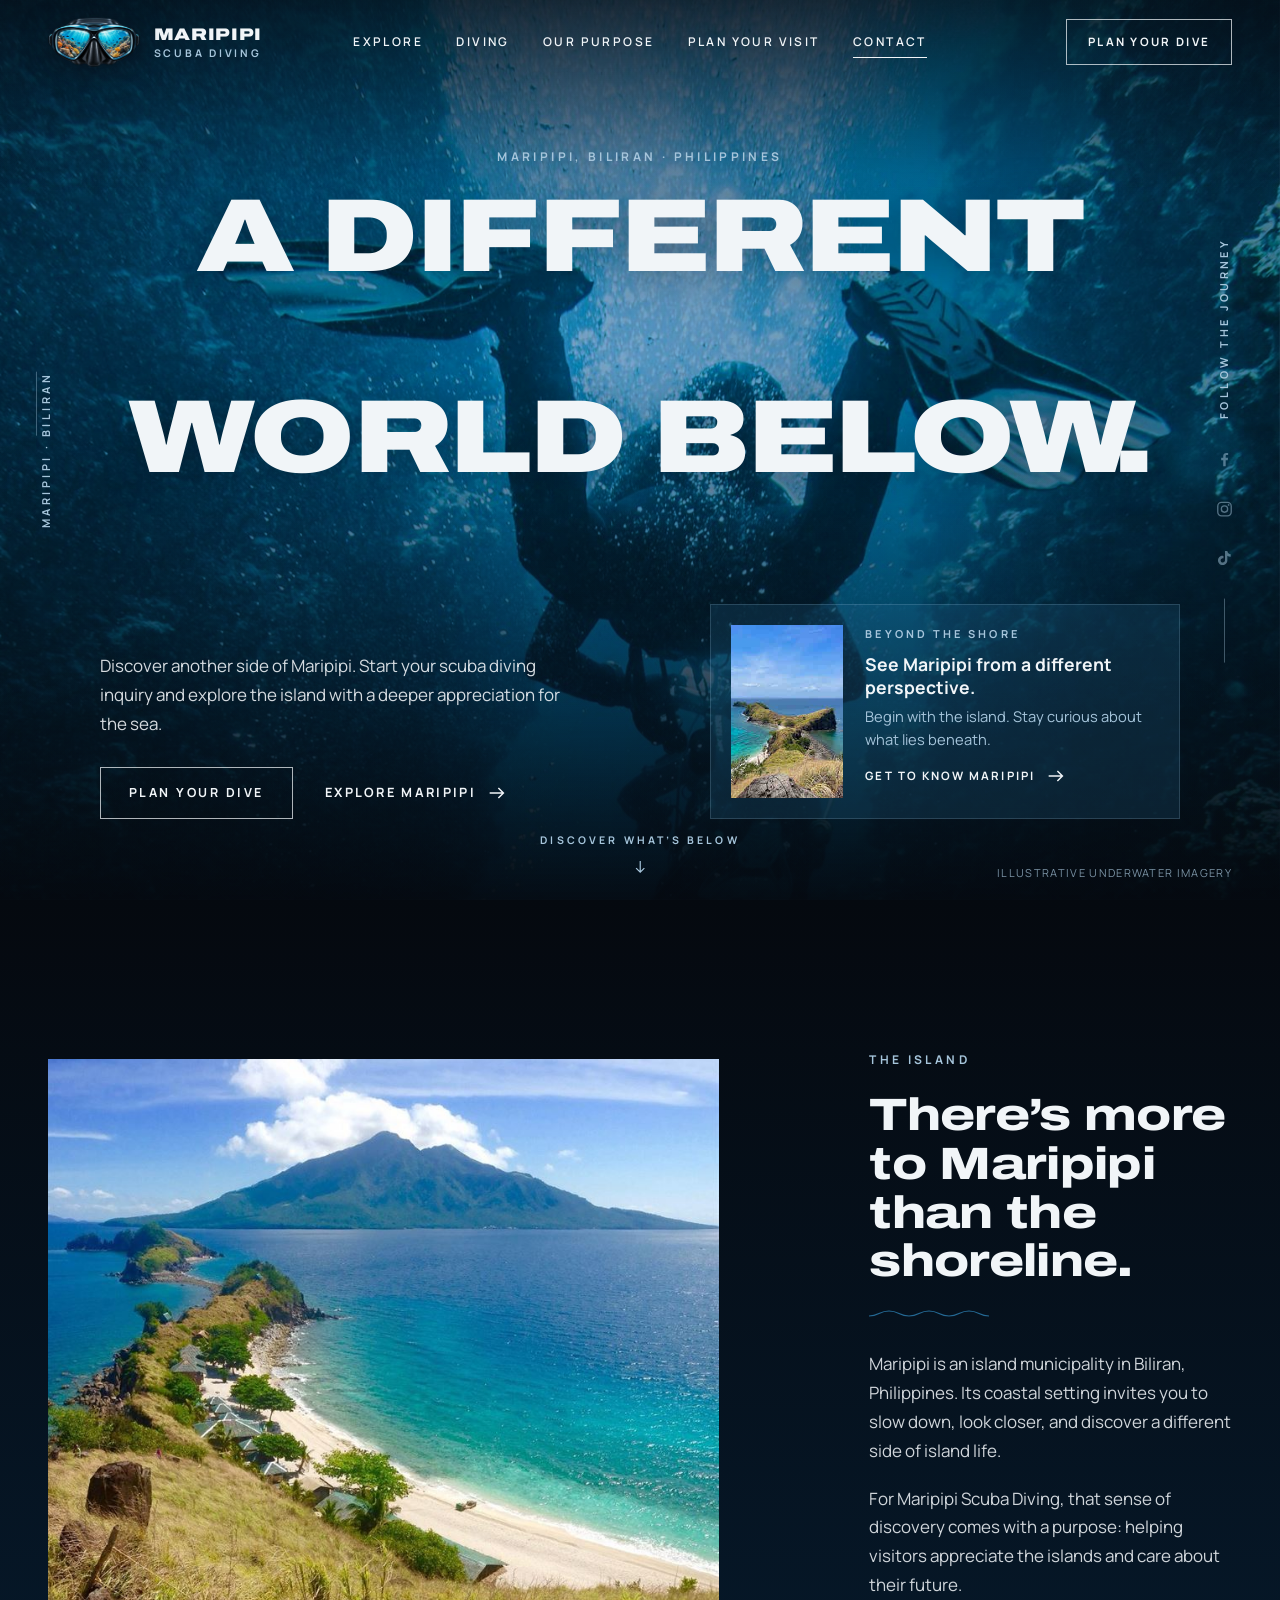
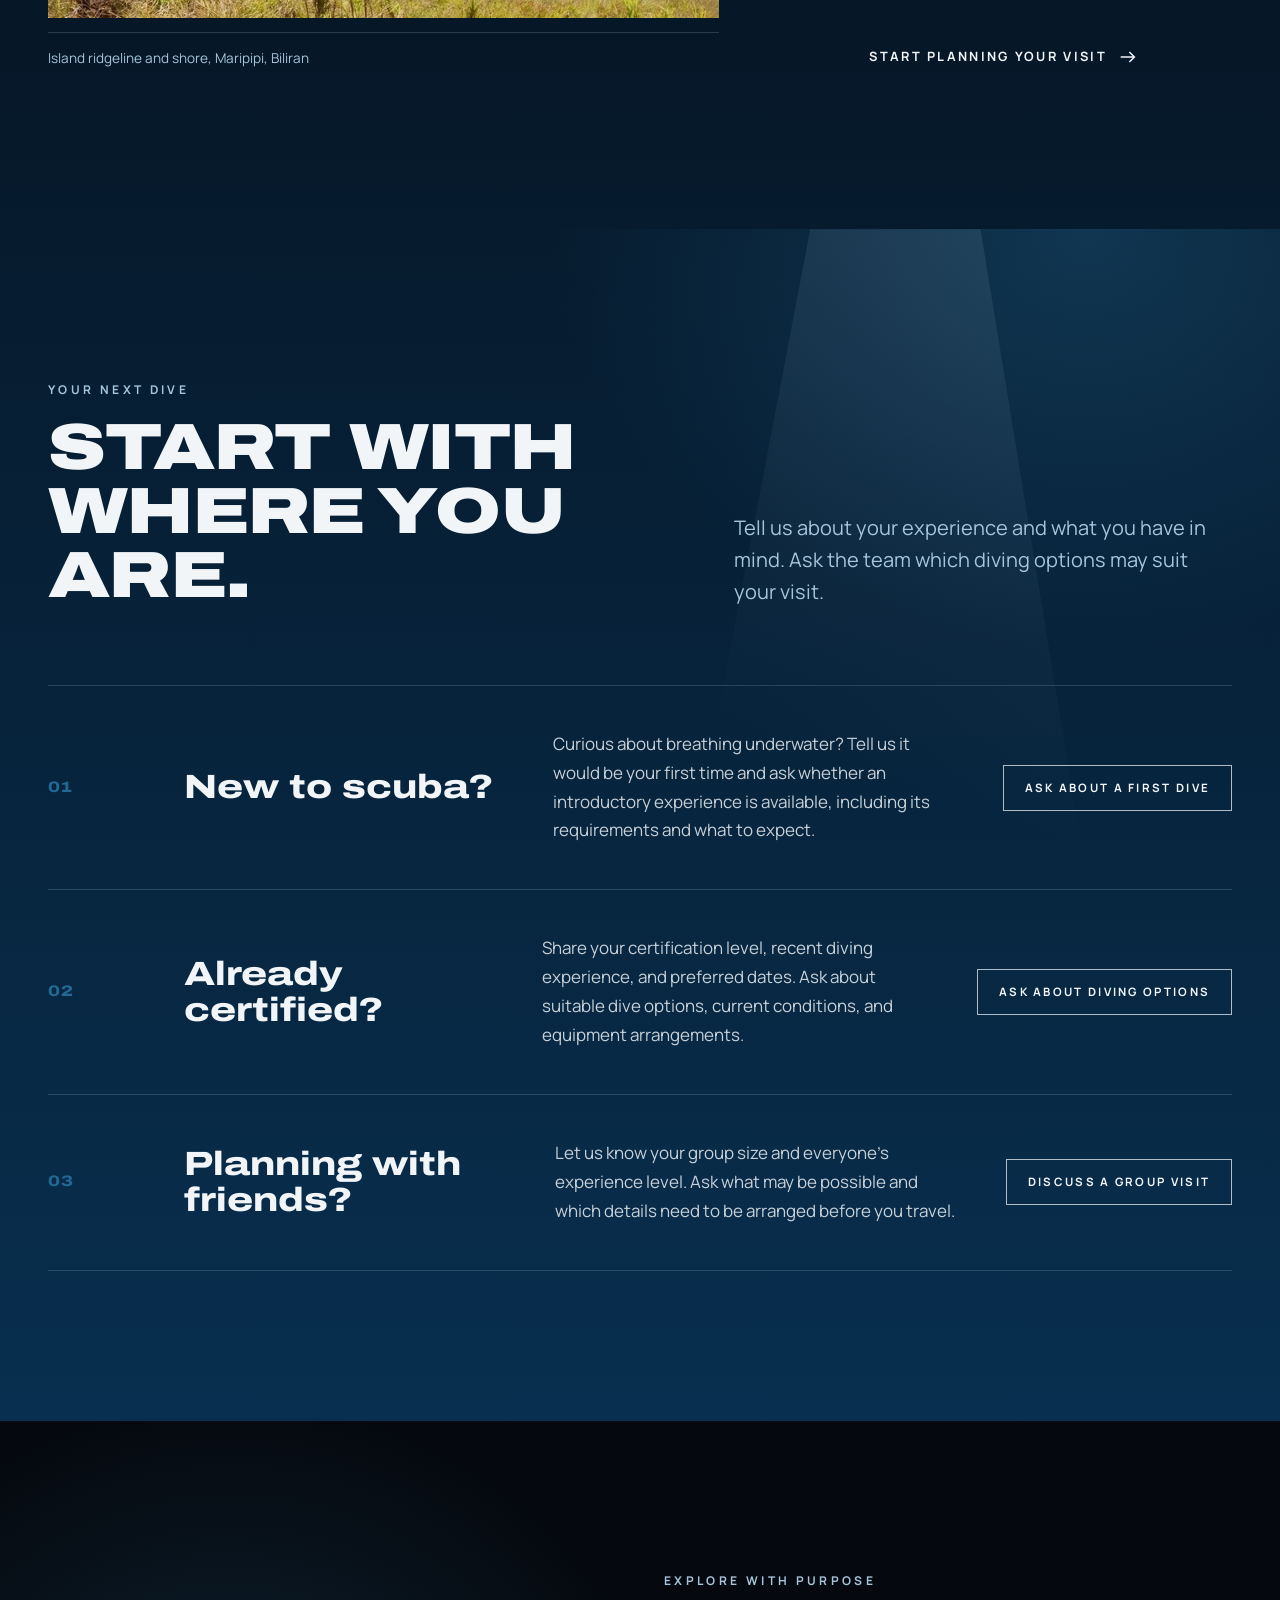
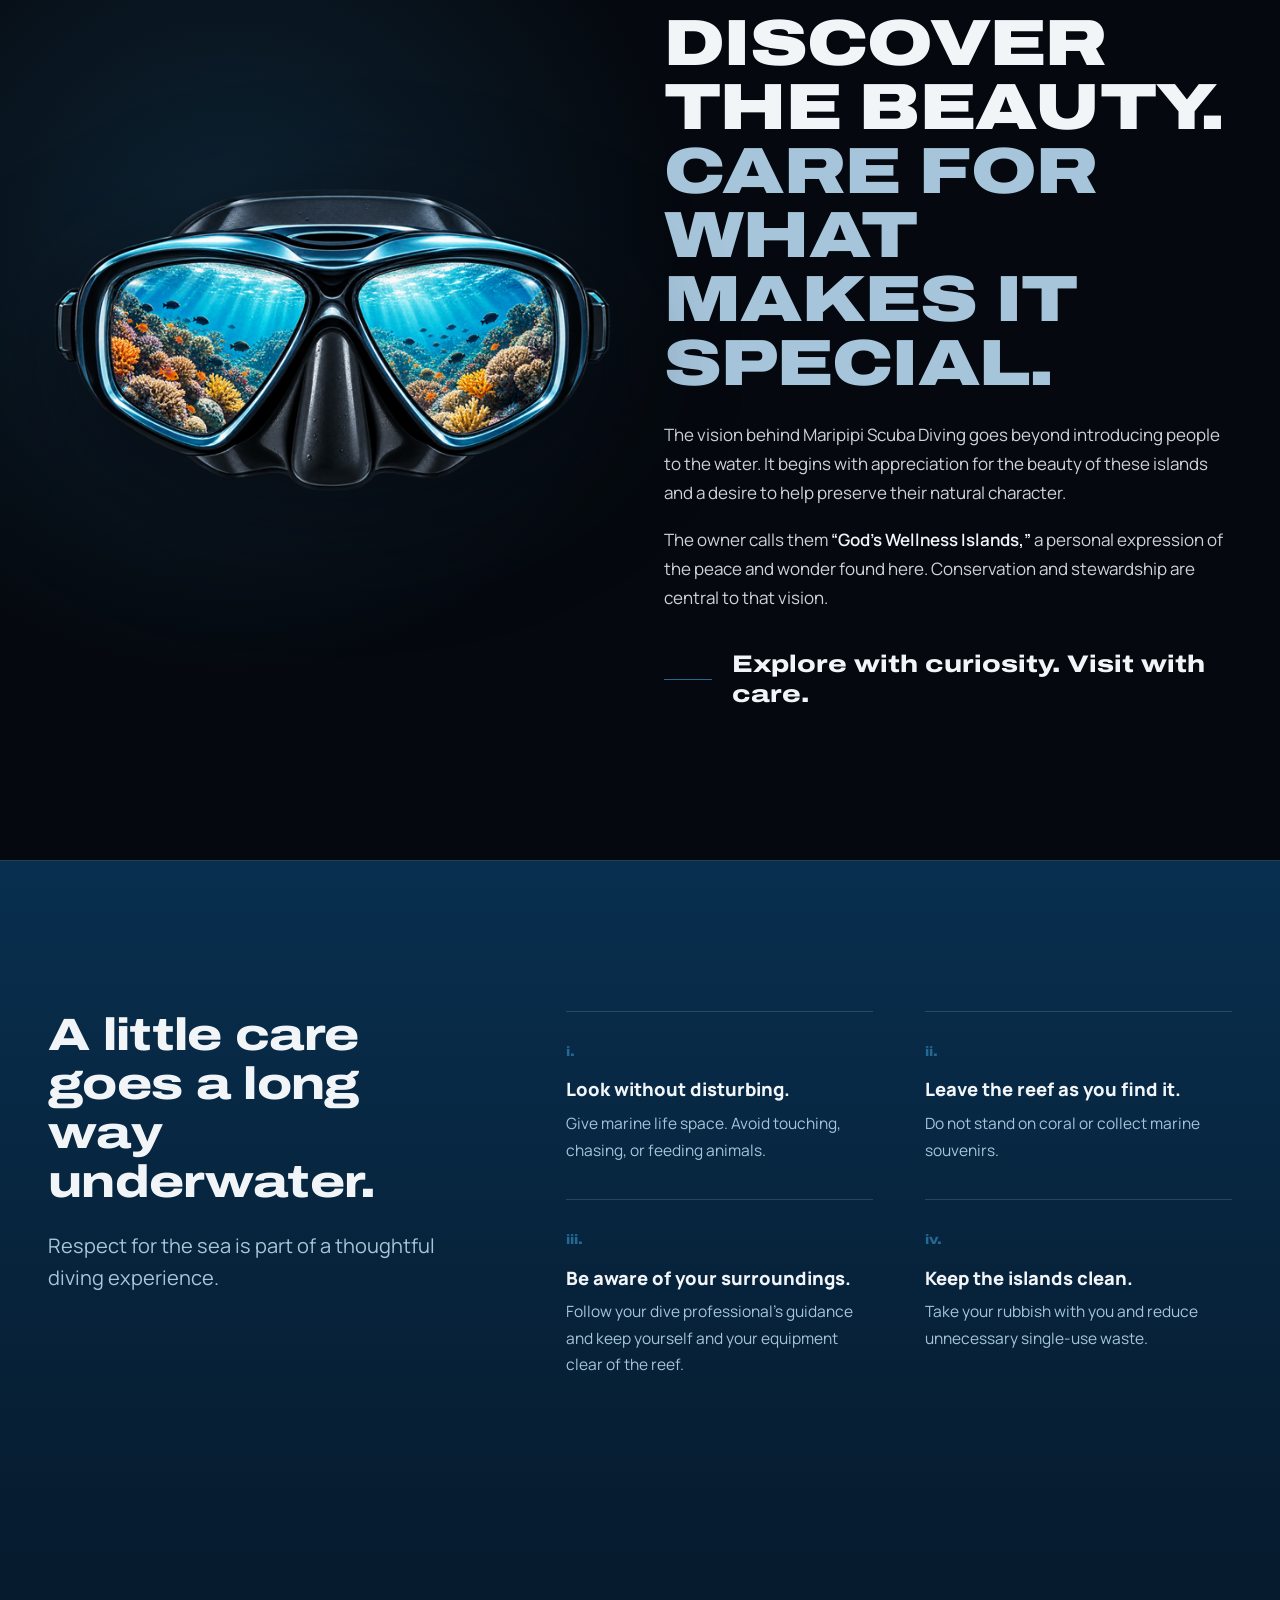
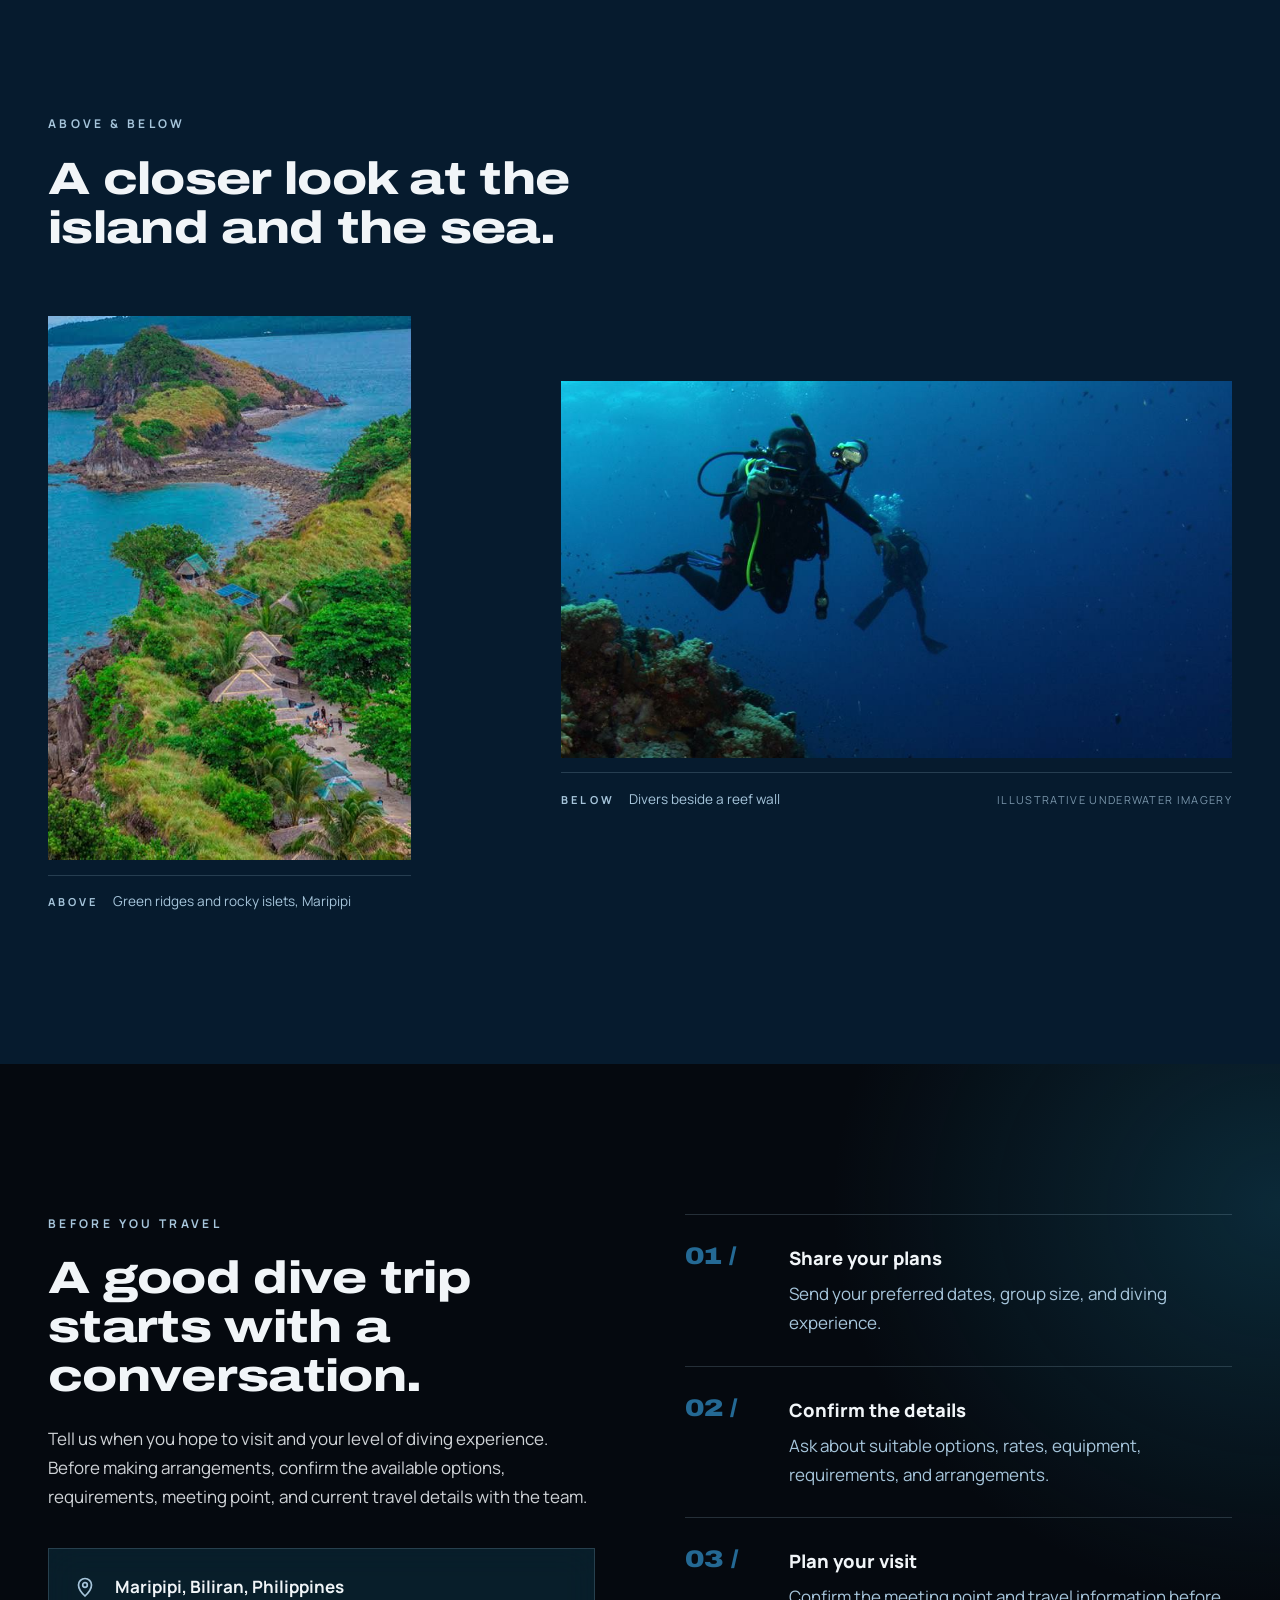
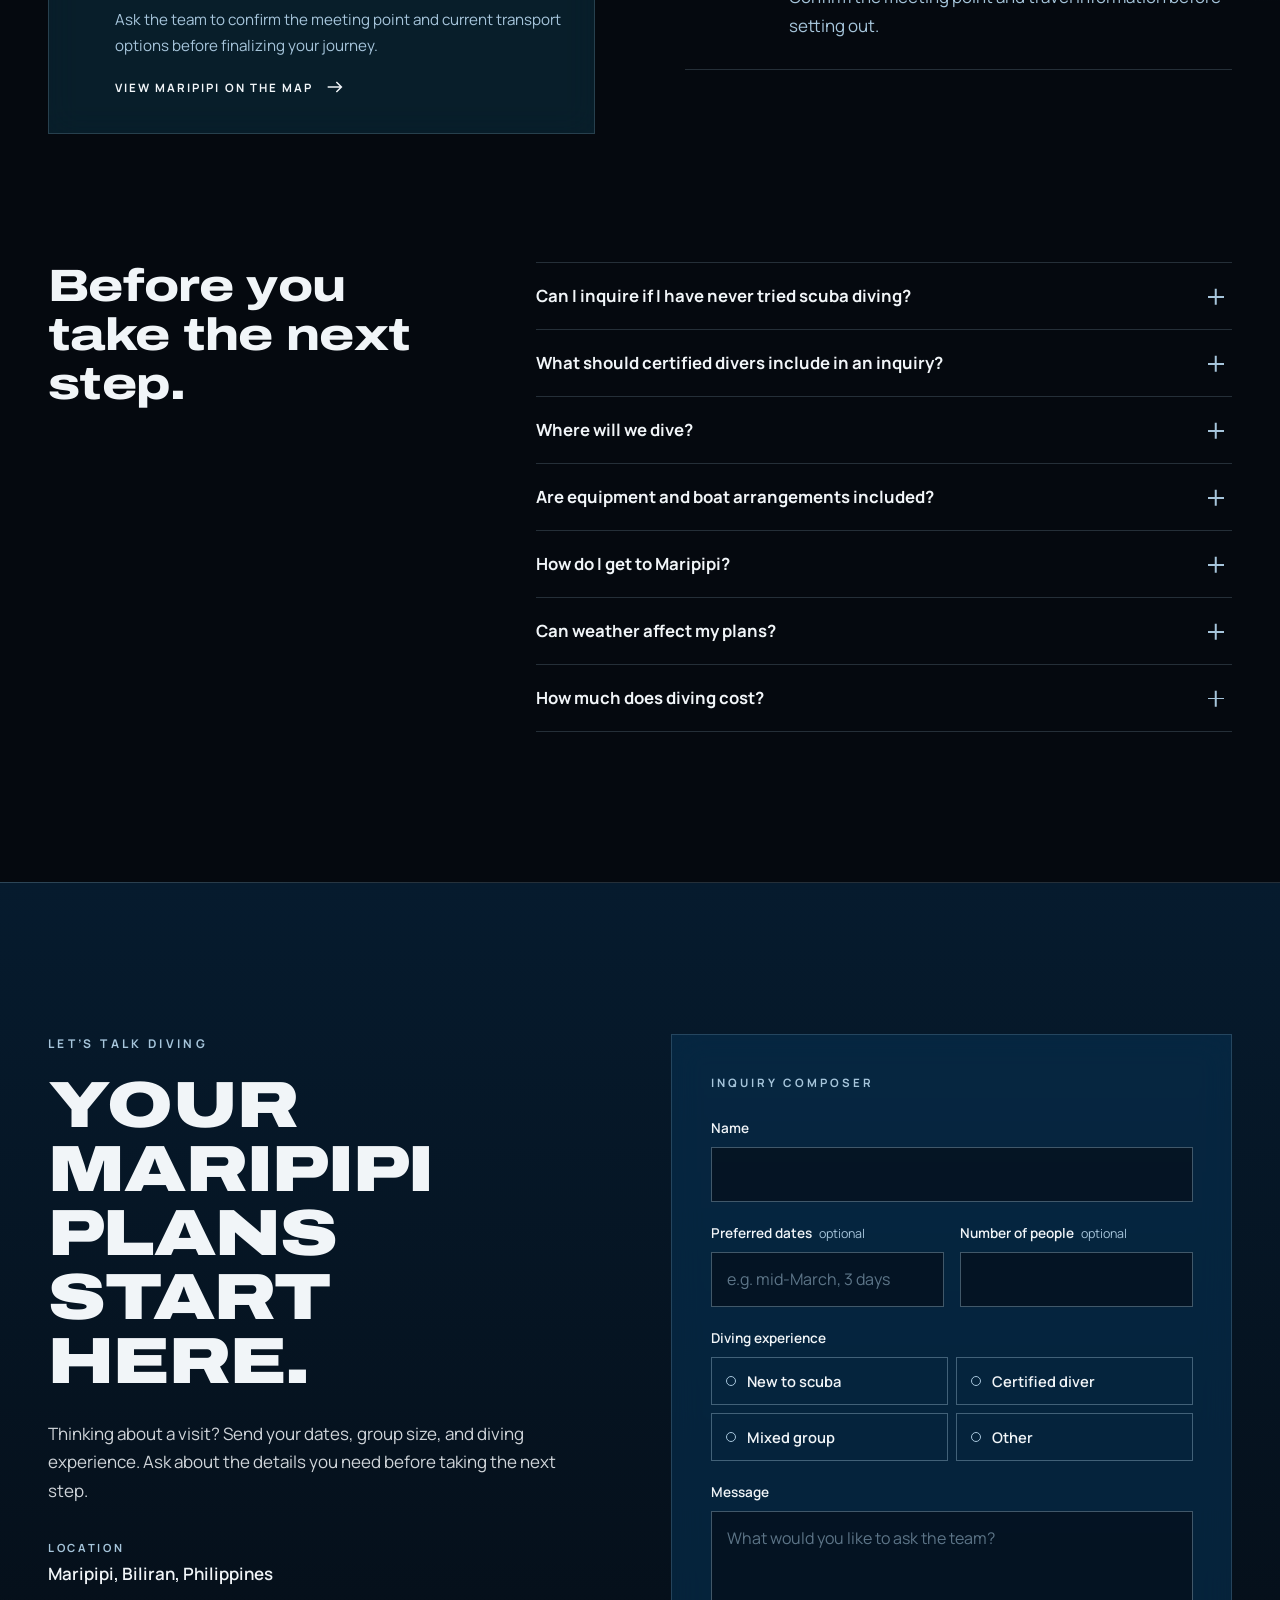
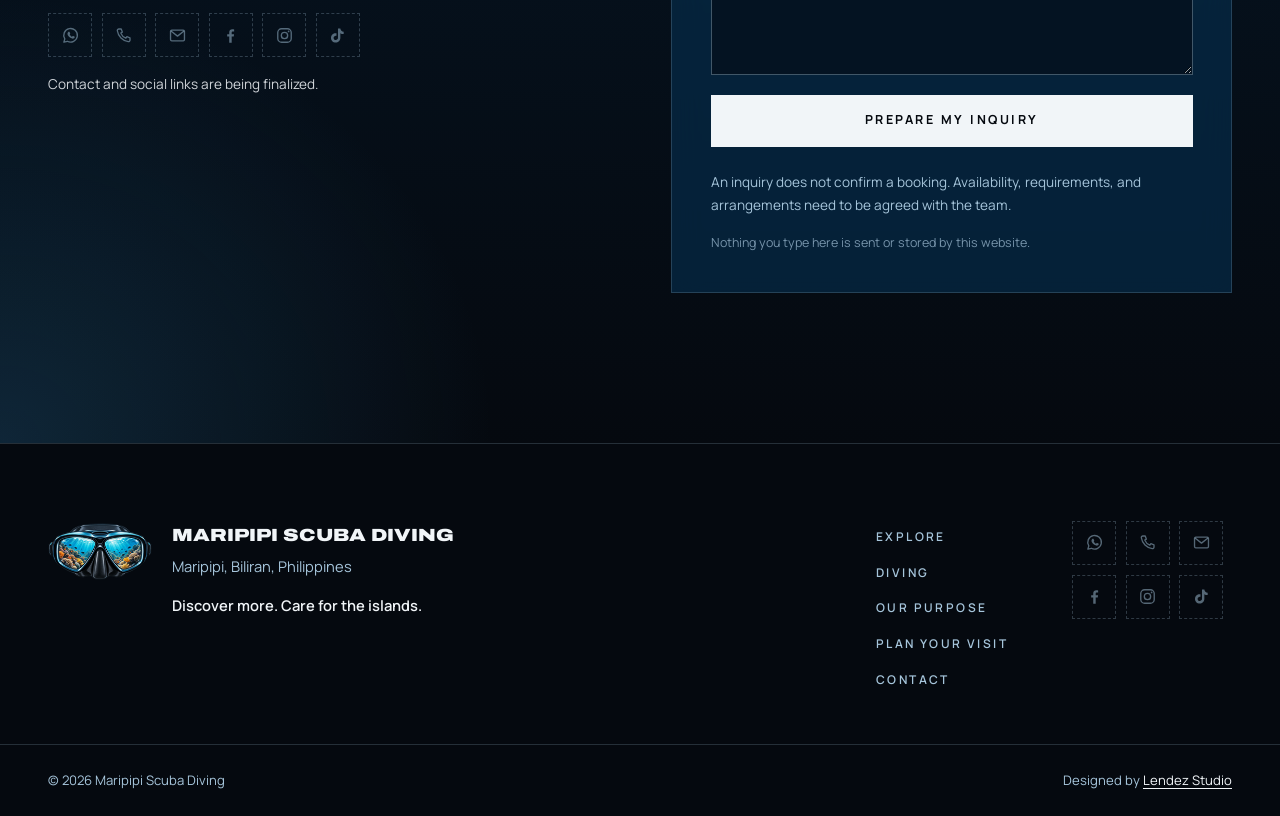
==== index.html @ 40799669 "Version favicon links to refresh cached icons Co-Authored-By: Claude Opus 5.5 <noreply@anthropic.com" ====
<!doctype html>
<html lang="en">
<head>
  <meta charset="utf-8">
  <meta name="viewport" content="width=device-width, initial-scale=1">
  <title>Maripipi Scuba Diving | Maripipi, Biliran</title>
  <meta name="description" content="Discover Maripipi Scuba Diving in Biliran, Philippines. Explore the island’s story, responsible diving, and how to inquire about your visit.">
  <meta name="theme-color" content="#05090F">

  <!-- Social preview. Run tools/set-site-url.ps1 with the deployed URL to make these absolute and add canonical/og:url. -->
  <!-- site-url:start -->
  <link rel="canonical" href="https://lendezstudio.github.io/Maripipi-Scuba-Diving-/">
  <meta property="og:type" content="website">
  <meta property="og:site_name" content="Maripipi Scuba Diving">
  <meta property="og:url" content="https://lendezstudio.github.io/Maripipi-Scuba-Diving-/">
  <meta property="og:title" content="Maripipi Scuba Diving">
  <meta property="og:description" content="A different world below. Discover Maripipi, Biliran, and start planning your scuba diving visit with care for the islands.">
  <meta property="og:image" content="https://lendezstudio.github.io/Maripipi-Scuba-Diving-/assets/img/og/maripipi-scuba-diving-og.jpg">
  <meta property="og:image:width" content="1200">
  <meta property="og:image:height" content="630">
  <meta property="og:image:alt" content="Maripipi Scuba Diving logo over a deep blue underwater scene, with the words Maripipi Scuba Diving, Maripipi, Biliran, Philippines.">
  <meta name="twitter:card" content="summary_large_image">
  <meta name="twitter:title" content="Maripipi Scuba Diving">
  <meta name="twitter:description" content="A different world below. Discover Maripipi, Biliran, and start planning your scuba diving visit with care for the islands.">
  <meta name="twitter:image" content="https://lendezstudio.github.io/Maripipi-Scuba-Diving-/assets/img/og/maripipi-scuba-diving-og.jpg">
  <meta name="twitter:image:alt" content="Maripipi Scuba Diving logo over a deep blue underwater scene.">
  <!-- site-url:end -->

  <link rel="icon" href="favicon.ico?v=2" sizes="16x16 32x32 48x48">
  <link rel="icon" type="image/png" sizes="32x32" href="assets/icons/favicon-32.png?v=2">
  <link rel="icon" type="image/png" sizes="192x192" href="assets/icons/icon-192.png?v=2">
  <link rel="apple-touch-icon" sizes="180x180" href="assets/icons/apple-touch-icon.png?v=2">
  <link rel="manifest" href="site.webmanifest">

  <link rel="preload" href="assets/fonts/archivo-latin-var.woff2" as="font" type="font/woff2" crossorigin>
  <link rel="preload" href="assets/fonts/manrope-var.woff2" as="font" type="font/woff2" crossorigin>
  <link rel="stylesheet" href="css/styles.css">

  <script src="js/site-config.js" defer></script>
  <script src="js/main.js" defer></script>

  <script type="application/ld+json">
  {
    "@context": "https://schema.org",
    "@type": "LocalBusiness",
    "name": "Maripipi Scuba Diving",
    "url": "https://lendezstudio.github.io/Maripipi-Scuba-Diving-/",
    "logo": "https://lendezstudio.github.io/Maripipi-Scuba-Diving-/assets/img/logo-mask-640.png",
    "description": "Scuba diving inquiries in Maripipi, Biliran, Philippines.",
    "address": {
      "@type": "PostalAddress",
      "addressLocality": "Maripipi",
      "addressRegion": "Biliran",
      "addressCountry": "PH"
    }
  }
  </script>
</head>
<body>
  <svg class="sprite" aria-hidden="true" focusable="false">
    <symbol id="i-facebook" viewBox="0 0 24 24"><path fill="currentColor" d="M13.5 21v-7.6h2.6l.4-3h-3V8.5c0-.9.3-1.5 1.5-1.5h1.6V4.3c-.3 0-1.2-.1-2.3-.1-2.3 0-3.9 1.4-3.9 4v2.2H7.8v3h2.6V21h3.1z"/></symbol>
    <symbol id="i-instagram" viewBox="0 0 24 24"><g fill="none" stroke="currentColor" stroke-width="1.7"><rect x="3.5" y="3.5" width="17" height="17" rx="4.8"/><circle cx="12" cy="12" r="4"/></g><circle cx="17.2" cy="6.8" r="1.1" fill="currentColor"/></symbol>
    <symbol id="i-tiktok" viewBox="0 0 24 24"><path fill="currentColor" d="M15.6 3c.3 2.3 1.8 4 4.2 4.2v3c-1.5.1-2.9-.4-4.2-1.2v5.9c0 3.4-2.6 6-5.9 6S3.8 18.3 3.8 15s2.7-5.9 6.1-5.8l.8.1v3.1c-.3-.1-.5-.1-.8-.1-1.5 0-2.8 1.2-2.8 2.7s1.2 2.7 2.7 2.7c1.6 0 2.8-1.2 2.8-2.8V3h3z"/></symbol>
    <symbol id="i-whatsapp" viewBox="0 0 24 24"><path fill="none" stroke="currentColor" stroke-width="1.7" stroke-linejoin="round" d="M3.6 20.4l1.2-4.1A8.6 8.6 0 1 1 8 19.3l-4.4 1.1z"/><path fill="currentColor" d="M9.1 7.6c.2-.4.4-.4.7-.4h.5c.2 0 .4 0 .5.4l.8 1.8c.1.2.1.4 0 .6l-.5.7c-.1.2-.1.4 0 .5.6 1 1.4 1.8 2.4 2.3.2.1.4.1.5 0l.7-.8c.2-.2.4-.2.6-.1l1.7.8c.2.1.3.3.3.5 0 .9-.6 1.8-1.5 2-1 .3-2.6 0-4.4-1.3-1.9-1.4-3-3.2-3.2-4.6-.1-.9.2-1.7.9-2.4z"/></symbol>
    <symbol id="i-phone" viewBox="0 0 24 24"><path fill="none" stroke="currentColor" stroke-width="1.7" stroke-linejoin="round" d="M6.2 3.8h2.9l1.4 3.9-1.9 1.3a11 11 0 0 0 6.4 6.4l1.3-1.9 3.9 1.4v2.9a2 2 0 0 1-2.2 2A16.4 16.4 0 0 1 4.2 6a2 2 0 0 1 2-2.2z"/></symbol>
    <symbol id="i-email" viewBox="0 0 24 24"><g fill="none" stroke="currentColor" stroke-width="1.7" stroke-linejoin="round"><rect x="3.2" y="5.2" width="17.6" height="13.6" rx="1.6"/><path d="M3.8 6.4l8.2 6.4 8.2-6.4"/></g></symbol>
    <symbol id="i-arrow" viewBox="0 0 24 24"><path fill="none" stroke="currentColor" stroke-width="1.6" d="M4 12h15m-5.5-5.5L19 12l-5.5 5.5"/></symbol>
    <symbol id="i-down" viewBox="0 0 24 24"><path fill="none" stroke="currentColor" stroke-width="1.6" d="M12 4v15m-5.5-5.5L12 19l5.5-5.5"/></symbol>
    <symbol id="i-pin" viewBox="0 0 24 24"><g fill="none" stroke="currentColor" stroke-width="1.7"><path d="M12 21s-6.5-6-6.5-11a6.5 6.5 0 0 1 13 0c0 5-6.5 11-6.5 11z"/><circle cx="12" cy="10" r="2.3"/></g></symbol>
    <symbol id="i-copy" viewBox="0 0 24 24"><g fill="none" stroke="currentColor" stroke-width="1.7"><rect x="8.5" y="8.5" width="11" height="11" rx="1.5"/><path d="M15.5 8.5V6a1.5 1.5 0 0 0-1.5-1.5H6A1.5 1.5 0 0 0 4.5 6v8A1.5 1.5 0 0 0 6 15.5h2.5"/></g></symbol>
    <symbol id="i-wave" viewBox="0 0 120 12"><path fill="none" stroke="currentColor" stroke-width="1.2" d="M0 6c10 0 10-5 20-5s10 5 20 5 10-5 20-5 10 5 20 5 10-5 20-5 10 5 20 5"/></symbol>
  </svg>

  <a class="skip-link" href="#main">Skip to content</a>

  <header class="site-header" data-header>
    <div class="site-header__inner">
      <a class="brand" href="#top" aria-label="Maripipi Scuba Diving, back to top">
        <img class="brand__logo" src="assets/img/logo-mask-200.png" width="200" height="109" alt="">
        <span class="brand__name" aria-hidden="true"><span>Maripipi</span> Scuba Diving</span>
      </a>

      <nav class="site-nav" id="site-nav" aria-label="Main">
        <ul class="site-nav__list">
          <li><a href="#explore">Explore</a></li>
          <li><a href="#diving">Diving</a></li>
          <li><a href="#purpose">Our Purpose</a></li>
          <li><a href="#plan">Plan Your Visit</a></li>
          <li><a href="#contact">Contact</a></li>
        </ul>
        <a class="btn btn--outline site-nav__mobile-cta" href="#contact">Plan Your Dive</a>
      </nav>

      <a class="btn btn--outline btn--small site-header__cta" href="#contact">Plan Your Dive</a>

      <button class="menu-toggle" type="button" aria-controls="site-nav" aria-expanded="false" data-menu-toggle>
        <span class="menu-toggle__label">Menu</span>
        <span class="menu-toggle__bars" aria-hidden="true"><span></span><span></span></span>
      </button>
    </div>
  </header>

  <main id="main">
    <!-- HERO -->
    <section class="hero" id="top" aria-labelledby="hero-title">
      <div class="hero__media">
        <picture>
          <source media="(max-width: 700px)" srcset="assets/img/hero-diver-tall-700.jpg 700w, assets/img/hero-diver-tall-1000.jpg 1000w" sizes="100vw" width="1000" height="1333">
          <img src="assets/img/hero-diver-wide-1600.jpg" srcset="assets/img/hero-diver-wide-1000.jpg 1000w, assets/img/hero-diver-wide-1600.jpg 1600w, assets/img/hero-diver-wide-2400.jpg 2400w" sizes="100vw" width="1600" height="1001" alt="A scuba diver descends through a shaft of blue light between underwater rock walls." fetchpriority="high" decoding="async">
        </picture>
      </div>

      <p class="rail rail--left" aria-hidden="true"><span>Maripipi · Biliran</span></p>
      <div class="rail rail--right">
        <span class="rail__label" aria-hidden="true">Follow the journey</span>
        <div class="channels channels--rail" data-channels="social" aria-label="Social media"></div>
      </div>

      <div class="hero__inner">
        <p class="eyebrow hero__eyebrow">Maripipi, Biliran · Philippines</p>
        <h1 class="hero__title" id="hero-title">
          <span class="hero__line">A different</span>
          <span class="hero__line hero__line--2">world below.</span>
        </h1>

        <div class="hero__foot">
          <div class="hero__intro">
            <p>Discover another side of Maripipi. Start your scuba diving inquiry and explore the island with a deeper appreciation for the sea.</p>
            <div class="hero__actions">
              <a class="btn btn--outline" href="#contact">Plan Your Dive</a>
              <a class="link-arrow" href="#explore">Explore Maripipi <svg aria-hidden="true"><use href="#i-arrow"/></svg></a>
            </div>
          </div>

          <aside class="panel hero__panel" aria-labelledby="beyond-title">
            <img class="hero__panel-img" src="assets/img/island-headland-289.jpg" width="289" height="312" alt="A grassy headland and clear blue water along an island coast in Maripipi." loading="lazy" decoding="async">
            <div>
              <p class="eyebrow eyebrow--small">Beyond the shore</p>
              <h2 class="hero__panel-title" id="beyond-title">See Maripipi from a different perspective.</h2>
              <p class="hero__panel-text">Begin with the island. Stay curious about what lies beneath.</p>
              <a class="link-arrow link-arrow--small" href="#explore">Get to know Maripipi <svg aria-hidden="true"><use href="#i-arrow"/></svg></a>
            </div>
          </aside>
        </div>
      </div>

      <a class="scroll-cue" href="#explore"><span>Discover what’s below</span><svg aria-hidden="true"><use href="#i-down"/></svg></a>
      <p class="image-note hero__note">Illustrative underwater imagery</p>
    </section>

    <!-- DESTINATION -->
    <section class="section destination" id="explore" aria-labelledby="explore-title">
      <div class="container destination__grid">
        <figure class="destination__figure reveal">
          <div class="frame">
            <img src="assets/img/island-ridge-peak-1200.jpg" srcset="assets/img/island-ridge-peak-800.jpg 800w, assets/img/island-ridge-peak-1200.jpg 1200w" sizes="(min-width: 960px) 52vw, 100vw" width="1200" height="1200" alt="A grassy island ridge with cottages and a white-sand beach, turquoise water, and a forested volcanic peak across the sea." loading="lazy" decoding="async">
          </div>
          <figcaption>Island ridgeline and shore, Maripipi, Biliran</figcaption>
        </figure>

        <div class="destination__copy reveal">
          <p class="eyebrow">The island</p>
          <h2 class="h2" id="explore-title">There’s more to Maripipi than the shoreline.</h2>
          <svg class="wave" aria-hidden="true"><use href="#i-wave"/></svg>
          <p>Maripipi is an island municipality in Biliran, Philippines. Its coastal setting invites you to slow down, look closer, and discover a different side of island life.</p>
          <p>For Maripipi Scuba Diving, that sense of discovery comes with a purpose: helping visitors appreciate the islands and care about their future.</p>
          <a class="link-arrow" href="#plan">Start planning your visit <svg aria-hidden="true"><use href="#i-arrow"/></svg></a>
        </div>
      </div>
    </section>

    <!-- DIVING PATHWAYS -->
    <section class="section diving" id="diving" aria-labelledby="diving-title">
      <div class="container">
        <header class="diving__head reveal">
          <p class="eyebrow">Your next dive</p>
          <h2 class="display-2" id="diving-title">Start with where you are.</h2>
          <p class="lead">Tell us about your experience and what you have in mind. Ask the team which diving options may suit your visit.</p>
        </header>

        <ol class="pathways">
          <li class="pathway reveal">
            <span class="pathway__num" aria-hidden="true">01</span>
            <h3 class="pathway__title">New to scuba?</h3>
            <p class="pathway__text">Curious about breathing underwater? Tell us it would be your first time and ask whether an introductory experience is available, including its requirements and what to expect.</p>
            <a class="btn btn--outline btn--small pathway__cta" href="#contact" data-interest="New to scuba">Ask about a first dive</a>
          </li>
          <li class="pathway reveal">
            <span class="pathway__num" aria-hidden="true">02</span>
            <h3 class="pathway__title">Already certified?</h3>
            <p class="pathway__text">Share your certification level, recent diving experience, and preferred dates. Ask about suitable dive options, current conditions, and equipment arrangements.</p>
            <a class="btn btn--outline btn--small pathway__cta" href="#contact" data-interest="Certified diver">Ask about diving options</a>
          </li>
          <li class="pathway reveal">
            <span class="pathway__num" aria-hidden="true">03</span>
            <h3 class="pathway__title">Planning with friends?</h3>
            <p class="pathway__text">Let us know your group size and everyone’s experience level. Ask what may be possible and which details need to be arranged before you travel.</p>
            <a class="btn btn--outline btn--small pathway__cta" href="#contact" data-interest="Mixed group">Discuss a group visit</a>
          </li>
        </ol>
      </div>
    </section>

    <!-- PURPOSE -->
    <section class="section purpose" id="purpose" aria-labelledby="purpose-title">
      <div class="container purpose__grid">
        <div class="purpose__logo reveal">
          <img src="assets/img/logo-mask-1200.png" srcset="assets/img/logo-mask-640.png 640w, assets/img/logo-mask-1200.png 1200w" sizes="(min-width: 960px) 40vw, 88vw" width="1200" height="657" alt="The Maripipi Scuba Diving logo: a dive mask whose lenses reflect a sunlit coral reef." loading="lazy" decoding="async">
        </div>
        <div class="purpose__copy reveal">
          <p class="eyebrow">Explore with purpose</p>
          <h2 class="display-2" id="purpose-title">Discover the beauty. <span class="muted">Care for what makes it special.</span></h2>
          <p>The vision behind Maripipi Scuba Diving goes beyond introducing people to the water. It begins with appreciation for the beauty of these islands and a desire to help preserve their natural character.</p>
          <p>The owner calls them <em>“God’s Wellness Islands,”</em> a personal expression of the peace and wonder found here. Conservation and stewardship are central to that vision.</p>
          <p class="purpose__line">Explore with curiosity. Visit with care.</p>
        </div>
      </div>
    </section>

    <!-- RESPONSIBLE EXPLORATION -->
    <section class="section care" aria-labelledby="care-title">
      <div class="container care__grid">
        <header class="care__head reveal">
          <h2 class="h2" id="care-title">A little care goes a long way underwater.</h2>
          <p class="lead">Respect for the sea is part of a thoughtful diving experience.</p>
        </header>
        <ul class="principles">
          <li class="principle reveal">
            <span class="principle__num" aria-hidden="true">i.</span>
            <h3>Look without disturbing.</h3>
            <p>Give marine life space. Avoid touching, chasing, or feeding animals.</p>
          </li>
          <li class="principle reveal">
            <span class="principle__num" aria-hidden="true">ii.</span>
            <h3>Leave the reef as you find it.</h3>
            <p>Do not stand on coral or collect marine souvenirs.</p>
          </li>
          <li class="principle reveal">
            <span class="principle__num" aria-hidden="true">iii.</span>
            <h3>Be aware of your surroundings.</h3>
            <p>Follow your dive professional’s guidance and keep yourself and your equipment clear of the reef.</p>
          </li>
          <li class="principle reveal">
            <span class="principle__num" aria-hidden="true">iv.</span>
            <h3>Keep the islands clean.</h3>
            <p>Take your rubbish with you and reduce unnecessary single-use waste.</p>
          </li>
        </ul>
      </div>
    </section>

    <!-- ABOVE & BELOW -->
    <section class="section gallery" aria-labelledby="gallery-title">
      <div class="container">
        <header class="gallery__head reveal">
          <p class="eyebrow">Above &amp; below</p>
          <h2 class="h2" id="gallery-title">A closer look at the island and the sea.</h2>
        </header>
        <div class="gallery__grid">
          <figure class="gallery__item gallery__item--above reveal">
            <div class="frame">
              <img src="assets/img/island-ridge-cottages-452.jpg" width="452" height="678" alt="Looking down a green island ridge with thatched cottages towards rocky islets and blue water." loading="lazy" decoding="async">
            </div>
            <figcaption><span class="eyebrow eyebrow--small">Above</span> Green ridges and rocky islets, Maripipi</figcaption>
          </figure>
          <figure class="gallery__item gallery__item--below reveal">
            <div class="frame">
              <img src="assets/img/divers-reef-wall-1600.jpg" srcset="assets/img/divers-reef-wall-1000.jpg 1000w, assets/img/divers-reef-wall-1600.jpg 1600w" sizes="(min-width: 960px) 60vw, 100vw" width="1600" height="893" alt="Two scuba divers swim in open blue water beside a coral-covered reef wall; the nearer diver holds a camera." loading="lazy" decoding="async">
            </div>
            <figcaption><span class="eyebrow eyebrow--small">Below</span> Divers beside a reef wall <span class="image-note">Illustrative underwater imagery</span></figcaption>
          </figure>
        </div>
      </div>
    </section>

    <!-- PLAN -->
    <section class="section plan" id="plan" aria-labelledby="plan-title">
      <div class="container plan__grid">
        <div class="plan__copy reveal">
          <p class="eyebrow">Before you travel</p>
          <h2 class="h2" id="plan-title">A good dive trip starts with a conversation.</h2>
          <p>Tell us when you hope to visit and your level of diving experience. Before making arrangements, confirm the available options, requirements, meeting point, and current travel details with the team.</p>

          <div class="panel location">
            <svg class="location__icon" aria-hidden="true"><use href="#i-pin"/></svg>
            <div>
              <p class="location__title">Maripipi, Biliran, Philippines</p>
              <p>Ask the team to confirm the meeting point and current transport options before finalizing your journey.</p>
              <a class="link-arrow link-arrow--small" href="https://www.google.com/maps/search/?api=1&amp;query=Maripipi%2C%20Biliran%2C%20Philippines" target="_blank" rel="noopener" data-map-link>View Maripipi on the map <span class="visually-hidden">(opens in a new tab)</span><svg aria-hidden="true"><use href="#i-arrow"/></svg></a>
            </div>
          </div>
        </div>

        <ol class="steps">
          <li class="step reveal">
            <span class="step__num">01 /</span>
            <div><h3>Share your plans</h3><p>Send your preferred dates, group size, and diving experience.</p></div>
          </li>
          <li class="step reveal">
            <span class="step__num">02 /</span>
            <div><h3>Confirm the details</h3><p>Ask about suitable options, rates, equipment, requirements, and arrangements.</p></div>
          </li>
          <li class="step reveal">
            <span class="step__num">03 /</span>
            <div><h3>Plan your visit</h3><p>Confirm the meeting point and travel information before setting out.</p></div>
          </li>
        </ol>
      </div>

      <!-- FAQ -->
      <div class="container faq" aria-labelledby="faq-title">
        <h2 class="h2 faq__title reveal" id="faq-title">Before you take the next step.</h2>
        <div class="faq__list">
          <details class="faq__item">
            <summary>Can I inquire if I have never tried scuba diving?</summary>
            <div class="faq__body"><p>Yes. Let the team know you are new to scuba and ask which introductory options, if any, are available. Participation requirements and suitability need to be confirmed before booking.</p></div>
          </details>
          <details class="faq__item">
            <summary>What should certified divers include in an inquiry?</summary>
            <div class="faq__body"><p>Share your certification level, approximate date of your last dive, preferred travel dates, and group size. This gives the team a useful starting point for discussing your plans.</p></div>
          </details>
          <details class="faq__item">
            <summary>Where will we dive?</summary>
            <div class="faq__body"><p>Ask the team which locations may be available for your dates and experience level. Do not assume a specific site or route is included until it has been confirmed.</p></div>
          </details>
          <details class="faq__item">
            <summary>Are equipment and boat arrangements included?</summary>
            <div class="faq__body"><p>Confirm this when you inquire. Ask for a clear breakdown of equipment, boat arrangements, fees, and any other inclusions before agreeing to a trip.</p></div>
          </details>
          <details class="faq__item">
            <summary>How do I get to Maripipi?</summary>
            <div class="faq__body"><p>Maripipi is in Biliran, Philippines. Confirm your arrival route, current transport schedules, and the meeting point before you travel.</p></div>
          </details>
          <details class="faq__item">
            <summary>Can weather affect my plans?</summary>
            <div class="faq__body"><p>Yes. Sea and weather conditions can affect diving and boat travel. Confirm the operator’s arrangements for schedule changes, cancellations, and payments before booking.</p></div>
          </details>
          <details class="faq__item">
            <summary>How much does diving cost?</summary>
            <div class="faq__body"><p>Contact the team for current rates and confirmed inclusions based on the experience and arrangements you are asking about.</p></div>
          </details>
        </div>
      </div>
    </section>

    <!-- CONTACT -->
    <section class="section contact" id="contact" aria-labelledby="contact-title">
      <div class="container contact__grid">
        <div class="contact__info reveal">
          <p class="eyebrow">Let’s talk diving</p>
          <h2 class="display-2" id="contact-title">Your Maripipi plans start here.</h2>
          <p>Thinking about a visit? Send your dates, group size, and diving experience. Ask about the details you need before taking the next step.</p>

          <dl class="contact__details">
            <div><dt>Location</dt><dd>Maripipi, Biliran, Philippines</dd></div>
          </dl>
          <div class="channels channels--contact" data-channels="all" aria-label="Contact and social channels"></div>
          <p class="pending-note" data-pending-note hidden>Contact and social links are being finalized.</p>
        </div>

        <form class="composer panel" id="inquiry" novalidate data-composer>
          <p class="composer__title">Inquiry composer</p>
          <div class="field">
            <label for="f-name">Name</label>
            <input id="f-name" name="name" type="text" autocomplete="name" required>
          </div>
          <div class="field-row">
            <div class="field">
              <label for="f-dates">Preferred dates <span class="optional">optional</span></label>
              <input id="f-dates" name="dates" type="text" placeholder="e.g. mid-March, 3 days">
            </div>
            <div class="field">
              <label for="f-people">Number of people <span class="optional">optional</span></label>
              <input id="f-people" name="people" type="number" min="1" max="99" inputmode="numeric">
            </div>
          </div>
          <fieldset class="field field--choices">
            <legend>Diving experience</legend>
            <div class="choices">
              <label class="choice"><input type="radio" name="experience" value="New to scuba" required><span>New to scuba</span></label>
              <label class="choice"><input type="radio" name="experience" value="Certified diver"><span>Certified diver</span></label>
              <label class="choice"><input type="radio" name="experience" value="Mixed group"><span>Mixed group</span></label>
              <label class="choice"><input type="radio" name="experience" value="Other"><span>Other</span></label>
            </div>
          </fieldset>
          <div class="field">
            <label for="f-message">Message</label>
            <textarea id="f-message" name="message" rows="5" required placeholder="What would you like to ask the team?"></textarea>
          </div>
          <p class="form-error" data-form-error role="alert" hidden></p>

          <button class="btn btn--solid composer__submit" type="submit">Prepare My Inquiry</button>

          <div class="composer__result" data-result hidden tabindex="-1">
            <p class="composer__result-title">Your inquiry is ready</p>
            <pre class="composer__preview" data-preview></pre>
            <div class="composer__actions" data-actions></div>
            <p class="composer__hint" data-hint></p>
            <p class="composer__status" data-status role="status" aria-live="polite"></p>
          </div>

          <p class="composer__note">An inquiry does not confirm a booking. Availability, requirements, and arrangements need to be agreed with the team.</p>
          <p class="composer__privacy">Nothing you type here is sent or stored by this website.</p>
        </form>
      </div>
    </section>
  </main>

  <footer class="site-footer">
    <div class="container site-footer__grid">
      <div class="site-footer__brand">
        <img src="assets/img/logo-mask-200.png" width="200" height="109" alt="" loading="lazy">
        <div>
          <p class="site-footer__name">Maripipi Scuba Diving</p>
          <p>Maripipi, Biliran, Philippines</p>
          <p class="site-footer__line">Discover more. Care for the islands.</p>
        </div>
      </div>
      <nav class="site-footer__nav" aria-label="Footer">
        <ul>
          <li><a href="#explore">Explore</a></li>
          <li><a href="#diving">Diving</a></li>
          <li><a href="#purpose">Our Purpose</a></li>
          <li><a href="#plan">Plan Your Visit</a></li>
          <li><a href="#contact">Contact</a></li>
        </ul>
      </nav>
      <div class="channels channels--footer" data-channels="all" aria-label="Contact and social channels"></div>
    </div>
    <div class="container site-footer__base">
      <p>© <span data-year>2026</span> Maripipi Scuba Diving</p>
      <p>Designed by <a href="https://lendezstudio.com/" target="_blank" rel="noopener">Lendez Studio</a></p>
    </div>
  </footer>

  <a class="sticky-cta btn btn--solid btn--small" href="#contact" data-sticky-cta>Plan Your Dive</a>
</body>
</html>
---- css/styles.css ----
/* Maripipi Scuba Diving
   Display: Archivo (extended, heavy) · Body: Manrope — both self-hosted (SIL OFL). */

@font-face {
  font-family: "Archivo";
  src: url("../assets/fonts/archivo-latin-var.woff2") format("woff2");
  font-weight: 800 900;
  font-stretch: 125%;
  font-display: swap;
}
@font-face {
  font-family: "Manrope";
  src: url("../assets/fonts/manrope-var.woff2") format("woff2");
  font-weight: 200 800;
  font-display: swap;
}

:root {
  --ink: #05090F;
  --navy: #082F4F;
  --teal: #12516A;
  --marine: #246994;
  --pale: #A6C5DB;
  --white: #F1F5F8;

  --navy-deep: #061B2E;
  --rule: rgba(166, 197, 219, 0.2);
  --rule-strong: rgba(166, 197, 219, 0.38);
  --panel: rgba(18, 81, 106, 0.3);
  --panel-solid: rgba(8, 47, 79, 0.62);

  --display: "Archivo", "Arial Black", "Helvetica Neue", sans-serif;
  --body: "Manrope", "Segoe UI", system-ui, sans-serif;

  --gutter: clamp(1rem, 4vw, 3rem);
  --rail: 0px;
  --max: 1320px;
  --header-h: 84px;
  --ease: cubic-bezier(0.2, 0.7, 0.2, 1);
}

*,
*::before,
*::after { box-sizing: border-box; }

html {
  -webkit-text-size-adjust: 100%;
  scroll-behavior: smooth;
  scroll-padding-top: calc(var(--header-h) - 8px);
}

body {
  margin: 0;
  background: var(--ink);
  color: var(--white);
  font-family: var(--body);
  font-size: clamp(1rem, 0.96rem + 0.2vw, 1.0625rem);
  line-height: 1.7;
  font-weight: 400;
  overflow-x: clip;
  -webkit-font-smoothing: antialiased;
}

img { display: block; max-width: 100%; height: auto; }
a { color: inherit; }
p { margin: 0 0 1.1em; }
p:last-child { margin-bottom: 0; }
h1, h2, h3 { margin: 0; font-weight: 800; }
ul, ol { margin: 0; padding: 0; list-style: none; }
figure { margin: 0; }
svg { flex-shrink: 0; }

.sprite { position: absolute; width: 0; height: 0; overflow: hidden; }

.visually-hidden {
  position: absolute !important;
  width: 1px; height: 1px;
  overflow: hidden; clip: rect(0 0 0 0);
  white-space: nowrap;
}

:focus-visible {
  outline: 2px solid var(--pale);
  outline-offset: 3px;
}

.skip-link {
  position: absolute;
  left: 1rem; top: -100px;
  z-index: 100;
  padding: 0.75rem 1.1rem;
  background: var(--white);
  color: var(--ink);
  font-weight: 700;
  text-decoration: none;
}
.skip-link:focus { top: 1rem; }

.container {
  width: 100%;
  max-width: calc(var(--max) + var(--gutter) * 2);
  margin-inline: auto;
  padding-inline: var(--gutter);
}

/* ---------- Type ---------- */

.eyebrow {
  margin: 0 0 1.25rem;
  font-size: 0.75rem;
  font-weight: 700;
  letter-spacing: 0.28em;
  text-transform: uppercase;
  color: var(--pale);
}
.eyebrow--small { font-size: 0.6875rem; margin-bottom: 0.6rem; }

.display-2 {
  font-family: var(--display);
  font-stretch: 125%;
  font-weight: 900;
  font-size: clamp(2rem, 1.2rem + 3.6vw, 4.25rem);
  line-height: 0.98;
  letter-spacing: -0.01em;
  text-transform: uppercase;
  margin-bottom: 1.6rem;
  overflow-wrap: break-word;
}

.h2 {
  font-family: var(--display);
  font-stretch: 125%;
  font-weight: 800;
  font-size: clamp(1.65rem, 1.15rem + 2.1vw, 3rem);
  line-height: 1.08;
  letter-spacing: -0.015em;
  margin-bottom: 1.5rem;
}

.lead {
  font-size: clamp(1.05rem, 1rem + 0.35vw, 1.25rem);
  color: var(--pale);
  line-height: 1.6;
  max-width: 34rem;
}

.muted { color: var(--pale); }

.wave {
  display: block;
  width: 120px; height: 12px;
  margin: 0 0 1.75rem;
  color: var(--marine);
}

.image-note {
  font-size: 0.6875rem;
  letter-spacing: 0.12em;
  text-transform: uppercase;
  color: rgba(166, 197, 219, 0.72);
}

/* ---------- Buttons & links ---------- */

.btn {
  display: inline-flex;
  align-items: center;
  justify-content: center;
  gap: 0.6rem;
  min-height: 52px;
  padding: 0.9rem 1.75rem;
  border: 1px solid transparent;
  border-radius: 0;
  font: 700 0.78rem/1.2 var(--body);
  letter-spacing: 0.2em;
  text-transform: uppercase;
  text-decoration: none;
  cursor: pointer;
  transition: background-color 0.4s var(--ease), color 0.4s var(--ease), border-color 0.4s var(--ease);
}
.btn--small { min-height: 46px; padding: 0.7rem 1.3rem; font-size: 0.72rem; }
.btn--outline { border-color: rgba(241, 245, 248, 0.72); color: var(--white); background: transparent; }
.btn--outline:hover { background: var(--white); color: var(--ink); border-color: var(--white); }
.btn--solid { background: var(--white); color: var(--ink); border-color: var(--white); }
.btn--solid:hover { background: var(--pale); border-color: var(--pale); }
.btn svg { width: 18px; height: 18px; }

.link-arrow {
  display: inline-flex;
  align-items: center;
  gap: 0.65rem;
  min-height: 44px;
  font-weight: 700;
  font-size: 0.8rem;
  letter-spacing: 0.18em;
  text-transform: uppercase;
  text-decoration: none;
  color: var(--white);
}
.link-arrow svg { width: 22px; height: 22px; transition: transform 0.5s var(--ease); }
.link-arrow:hover svg { transform: translateX(5px); }
.link-arrow:hover { color: var(--pale); }
.link-arrow--small { font-size: 0.72rem; }

/* ---------- Header ---------- */

.site-header {
  position: fixed;
  inset: 0 0 auto;
  z-index: 50;
  transition: background-color 0.6s var(--ease), border-color 0.6s var(--ease);
  border-bottom: 1px solid transparent;
}
.site-header.is-scrolled {
  background: rgba(5, 9, 15, 0.86);
  border-bottom-color: var(--rule);
  -webkit-backdrop-filter: blur(12px);
  backdrop-filter: blur(12px);
}
.site-header__inner {
  display: grid;
  grid-template-columns: 1fr auto 1fr;
  align-items: center;
  gap: 1.5rem;
  height: var(--header-h);
  max-width: calc(var(--max) + 12rem);
  margin-inline: auto;
  padding-inline: var(--gutter);
}

.brand {
  display: inline-flex;
  align-items: center;
  gap: 0.85rem;
  text-decoration: none;
  justify-self: start;
}
.brand__logo {
  width: 92px; height: auto;
  filter: drop-shadow(0 4px 14px rgba(5, 9, 15, 0.55));
}
.brand__name {
  display: flex;
  flex-direction: column;
  font-size: 0.66rem;
  font-weight: 700;
  letter-spacing: 0.26em;
  line-height: 1.35;
  text-transform: uppercase;
  color: var(--pale);
}
.brand__name span {
  font-family: var(--display);
  font-stretch: 125%;
  font-weight: 900;
  font-size: 1.05rem;
  letter-spacing: 0.04em;
  color: var(--white);
}

.site-nav__list { display: flex; gap: clamp(1.5rem, 2.6vw, 2.75rem); }
.site-nav__list a {
  position: relative;
  display: inline-block;
  padding: 0.6rem 0;
  font-size: 0.75rem;
  font-weight: 600;
  letter-spacing: 0.2em;
  text-transform: uppercase;
  text-decoration: none;
  white-space: nowrap;
}
.site-nav__list a::after {
  content: "";
  position: absolute;
  left: 0; right: 0; bottom: 0.25rem;
  height: 1px;
  background: currentColor;
  transform: scaleX(0);
  transform-origin: left;
  transition: transform 0.5s var(--ease);
}
.site-nav__list a:hover::after,
.site-nav__list a[aria-current="true"]::after { transform: scaleX(1); }
.site-nav__mobile-cta { display: none; }
.site-header__cta { justify-self: end; }

.menu-toggle {
  display: none;
  justify-self: end;
  align-items: center;
  gap: 0.75rem;
  min-height: 48px;
  padding: 0 0.25rem 0 0.75rem;
  border: 0;
  background: none;
  color: var(--white);
  font: 700 0.72rem var(--body);
  letter-spacing: 0.22em;
  text-transform: uppercase;
  cursor: pointer;
}
.menu-toggle__bars { display: grid; gap: 7px; width: 28px; }
.menu-toggle__bars span {
  display: block;
  height: 1.5px;
  background: currentColor;
  transition: transform 0.4s var(--ease);
}
.menu-toggle[aria-expanded="true"] .menu-toggle__bars span:first-child { transform: translateY(4.25px) rotate(45deg); }
.menu-toggle[aria-expanded="true"] .menu-toggle__bars span:last-child { transform: translateY(-4.25px) rotate(-45deg); }

/* ---------- Hero ---------- */

.hero {
  position: relative;
  isolation: isolate;
  display: flex;
  min-height: max(100svh, 760px);
  overflow: hidden;
  background: var(--navy-deep);
}
.hero__media,
.hero__media picture,
.hero__media img {
  position: absolute;
  inset: 0;
  width: 100%;
  height: 100%;
}
.hero__media { z-index: -1; }
/* Navy multiply keeps the light shaft blue rather than greying it. */
.hero__media::before {
  content: "";
  position: absolute;
  inset: 0;
  z-index: 1;
  background: #7FB2D6;
  mix-blend-mode: multiply;
}
.hero__media::after { z-index: 1; }
.hero__media img { object-fit: cover; object-position: 50% 38%; }
.hero__media::after {
  content: "";
  position: absolute;
  inset: 0;
  background:
    linear-gradient(180deg, rgba(5, 9, 15, 0.72) 0%, rgba(5, 9, 15, 0) 22%),
    radial-gradient(ellipse 80% 70% at 50% 40%, rgba(8, 47, 79, 0) 0%, rgba(5, 9, 15, 0.42) 100%),
    linear-gradient(0deg, rgba(5, 9, 15, 0.94) 0%, rgba(5, 9, 15, 0.4) 28%, rgba(5, 9, 15, 0) 52%);
}

.hero__inner {
  flex: 1;
  position: relative;
  width: 100%;
  display: flex;
  flex-direction: column;
  padding: calc(var(--header-h) + clamp(2rem, 7vh, 5rem)) calc(var(--gutter) + var(--rail)) clamp(4.5rem, 9vh, 6rem);
}
.hero__eyebrow { text-align: center; margin-bottom: clamp(1rem, 2.5vh, 1.75rem); }

.hero__title {
  font-family: var(--display);
  font-stretch: 125%;
  font-weight: 900;
  font-size: clamp(2.6rem, 8.1vw, 9.5rem);
  line-height: 0.9;
  letter-spacing: -0.015em;
  text-transform: uppercase;
  text-align: center;
  text-shadow: 0 2px 40px rgba(5, 9, 15, 0.35);
}
.hero__line { display: block; white-space: nowrap; }
.hero__line--2 { margin-top: clamp(0.5rem, 12vh, 8rem); }

.hero__foot {
  margin-top: auto;
  padding-top: 2.5rem;
  display: grid;
  grid-template-columns: minmax(0, 1fr) minmax(0, 470px);
  align-items: end;
  gap: 2.5rem 4rem;
}
.hero__intro { max-width: 30rem; }
.hero__intro p { color: rgba(241, 245, 248, 0.88); margin-bottom: 1.75rem; }
.hero__actions { display: flex; flex-wrap: wrap; align-items: center; gap: 1rem 2rem; }

.panel {
  background: var(--panel);
  border: 1px solid var(--rule);
  -webkit-backdrop-filter: blur(16px);
  backdrop-filter: blur(16px);
}
.hero__panel {
  display: grid;
  grid-template-columns: 112px 1fr;
  gap: 1.4rem;
  padding: 1.25rem;
  background: rgba(36, 105, 148, 0.22);
}
.hero__panel-img { width: 112px; height: 100%; min-height: 132px; object-fit: cover; }
.hero__panel-title {
  font-family: var(--body);
  font-size: 1.1rem;
  font-weight: 700;
  line-height: 1.3;
  margin-bottom: 0.4rem;
}
.hero__panel-text { font-size: 0.92rem; color: var(--pale); margin-bottom: 0.2rem; line-height: 1.55; }

.rail {
  position: absolute;
  z-index: 2;
  display: none;
  margin: 0;
  font-size: 0.68rem;
  font-weight: 700;
  letter-spacing: 0.32em;
  text-transform: uppercase;
  color: var(--pale);
}
.rail--left {
  left: calc(var(--gutter) * 0.75);
  top: 50%;
  transform: translateY(-50%);
}
.rail--left span,
.rail__label {
  writing-mode: vertical-rl;
  transform: rotate(180deg);
}
.rail--left::before,
.rail--right::after {
  content: "";
  display: block;
  width: 1px; height: 64px;
  margin: 0 auto 1.25rem;
  background: var(--rule-strong);
}
.rail--right {
  right: calc(var(--gutter) * 0.75);
  top: 50%;
  transform: translateY(-50%);
  flex-direction: column;
  align-items: center;
  gap: 1.25rem;
}
.rail--right::after { margin: 0 auto; }

.scroll-cue {
  position: absolute;
  left: 50%;
  bottom: 1.5rem;
  transform: translateX(-50%);
  display: none;
  flex-direction: column;
  align-items: center;
  gap: 0.5rem;
  font-size: 0.66rem;
  font-weight: 700;
  letter-spacing: 0.3em;
  text-transform: uppercase;
  text-decoration: none;
  color: var(--pale);
}
.scroll-cue svg { width: 18px; height: 18px; }
.hero__note {
  position: absolute;
  right: var(--gutter);
  bottom: 1.1rem;
  margin: 0;
}

/* ---------- Channels (social / contact icons) ---------- */

.channels { display: flex; flex-wrap: wrap; gap: 0.6rem; }
.channels--rail { flex-direction: column; }
.channel {
  display: inline-grid;
  place-items: center;
  width: 44px; height: 44px;
  border: 1px solid var(--rule-strong);
  color: var(--white);
  text-decoration: none;
  transition: background-color 0.4s var(--ease), color 0.4s var(--ease), border-color 0.4s var(--ease);
}
.channel svg { width: 19px; height: 19px; }
a.channel:hover { background: var(--white); color: var(--ink); border-color: var(--white); }
.channel.is-pending {
  color: rgba(166, 197, 219, 0.5);
  border-style: dashed;
  border-color: rgba(166, 197, 219, 0.26);
  cursor: not-allowed;
}
.channels--rail .channel { width: 40px; height: 40px; border-color: transparent; }
.channels--rail .channel.is-pending { border-color: transparent; }

/* ---------- Sections ---------- */

.section { position: relative; padding-block: clamp(5rem, 3rem + 8vw, 9.5rem); }

.frame { overflow: hidden; background: var(--navy); }
.frame img { width: 100%; height: 100%; object-fit: cover; }
.reveal .frame img { transition: transform 2.2s var(--ease); }

figcaption {
  display: flex;
  flex-wrap: wrap;
  align-items: baseline;
  gap: 0.35rem 0.9rem;
  margin-top: 0.9rem;
  padding-top: 0.9rem;
  border-top: 1px solid var(--rule);
  font-size: 0.85rem;
  color: var(--pale);
}
figcaption .eyebrow { margin: 0; }
figcaption .image-note { margin-left: auto; }

/* Destination */
.destination { background: linear-gradient(180deg, var(--ink) 0%, var(--navy-deep) 100%); }
.destination__grid {
  display: grid;
  grid-template-columns: repeat(12, minmax(0, 1fr));
  gap: 3rem var(--gutter);
  align-items: center;
}
.destination__figure { grid-column: 1 / span 7; }
.destination__figure .frame { aspect-ratio: 6 / 5; }
.destination__figure img { object-position: 50% 62%; }
.destination__copy { grid-column: 9 / span 4; }
.destination__copy p:not(.eyebrow) { color: rgba(241, 245, 248, 0.86); }
.destination__copy .link-arrow { margin-top: 1rem; }

/* Diving pathways */
.diving {
  background:
    radial-gradient(ellipse 60% 50% at 85% 0%, rgba(36, 105, 148, 0.35), transparent 70%),
    linear-gradient(180deg, var(--navy-deep) 0%, var(--navy) 100%);
  overflow: hidden;
}
.diving::before {
  content: "";
  position: absolute;
  top: 0; right: 12%;
  width: 38%; height: 75%;
  background: linear-gradient(200deg, rgba(166, 197, 219, 0.13), transparent 60%);
  clip-path: polygon(35% 0, 70% 0, 100% 100%, 0 100%);
  pointer-events: none;
}
.diving .container { position: relative; z-index: 1; }
.diving__head {
  position: relative;
  display: grid;
  grid-template-columns: minmax(0, 1.25fr) minmax(0, 1fr);
  gap: 1rem 4rem;
  align-items: end;
  margin-bottom: clamp(3rem, 6vw, 5rem);
}
.diving__head .eyebrow { grid-column: 1 / -1; margin-bottom: 0; }
.diving__head .display-2 { margin: 0; }
.diving__head .lead { margin: 0; }

.pathways { position: relative; border-bottom: 1px solid var(--rule); }
.pathway {
  display: grid;
  grid-template-columns: 5.5rem minmax(0, 1fr) minmax(0, 1.25fr) auto;
  gap: 1.25rem 3rem;
  align-items: center;
  padding: clamp(2rem, 3.5vw, 2.75rem) 0;
  border-top: 1px solid var(--rule);
  transition: background-color 0.6s var(--ease);
}
.pathway__num {
  font-family: var(--display);
  font-stretch: 125%;
  font-weight: 800;
  font-size: 0.95rem;
  color: var(--marine);
  letter-spacing: 0.08em;
}
.pathway__title {
  font-family: var(--display);
  font-stretch: 125%;
  font-weight: 800;
  font-size: clamp(1.4rem, 1rem + 1.4vw, 2.1rem);
  line-height: 1.08;
}
.pathway__text { margin: 0; color: rgba(241, 245, 248, 0.82); max-width: 36rem; }
.pathway__cta { justify-self: end; white-space: nowrap; }

/* Purpose */
.purpose {
  background:
    radial-gradient(ellipse 50% 60% at 18% 40%, rgba(36, 105, 148, 0.28), transparent 70%),
    var(--ink);
  overflow: hidden;
}
.purpose__grid {
  display: grid;
  grid-template-columns: repeat(12, minmax(0, 1fr));
  gap: 3rem var(--gutter);
  align-items: center;
}
.purpose__logo { grid-column: 1 / span 6; justify-self: center; width: min(100%, 560px); position: relative; }
.purpose__logo::before {
  content: "";
  position: absolute;
  inset: -12% -4%;
  background: radial-gradient(ellipse 50% 50% at 50% 50%, rgba(36, 105, 148, 0.45), transparent 70%);
  pointer-events: none;
}
.purpose__logo img { position: relative; filter: drop-shadow(0 30px 60px rgba(5, 9, 15, 0.7)); }
.purpose__copy { grid-column: 7 / span 6; }
.purpose__copy p:not(.eyebrow):not(.purpose__line) { color: rgba(241, 245, 248, 0.86); max-width: 36rem; }
.purpose__copy em { font-style: normal; color: var(--white); font-weight: 600; }
.purpose__line {
  display: flex;
  align-items: center;
  gap: 1.25rem;
  margin-top: 2.25rem;
  font-family: var(--display);
  font-stretch: 125%;
  font-weight: 800;
  font-size: clamp(1.1rem, 0.95rem + 0.7vw, 1.5rem);
  line-height: 1.25;
}
.purpose__line::before {
  content: "";
  width: 48px; height: 1px;
  background: var(--marine);
  flex-shrink: 0;
}

/* Care */
.care {
  background: linear-gradient(180deg, var(--navy) 0%, var(--navy-deep) 100%);
  border-top: 1px solid var(--rule);
}
.care__grid {
  display: grid;
  grid-template-columns: minmax(0, 0.9fr) minmax(0, 1.4fr);
  gap: 3rem clamp(3rem, 7vw, 7rem);
  align-items: start;
}
.principles { display: grid; grid-template-columns: repeat(2, minmax(0, 1fr)); gap: 0 clamp(2rem, 4vw, 3.5rem); }
.principle { padding: 1.75rem 0 2.25rem; border-top: 1px solid var(--rule); }
.principle__num {
  display: block;
  margin-bottom: 0.9rem;
  font-family: var(--display);
  font-stretch: 125%;
  font-weight: 800;
  font-size: 0.85rem;
  color: var(--marine);
}
.principle h3 { font-size: 1.15rem; margin-bottom: 0.5rem; line-height: 1.35; }
.principle p { color: var(--pale); font-size: 0.97rem; }

/* Gallery */
.gallery { background: var(--navy-deep); }
.gallery__head { max-width: 40rem; margin-bottom: clamp(2.5rem, 5vw, 4rem); }
.gallery__grid {
  display: grid;
  grid-template-columns: repeat(12, minmax(0, 1fr));
  gap: 2.5rem var(--gutter);
  align-items: end;
}
.gallery__item--above { grid-column: 1 / span 4; }
.gallery__item--above .frame { aspect-ratio: 2 / 3; }
.gallery__item--below { grid-column: 6 / span 7; margin-bottom: clamp(0rem, 8vw, 7rem); }
.gallery__item--below .frame { aspect-ratio: 16 / 9; }

/* Plan */
.plan {
  background:
    radial-gradient(ellipse 50% 40% at 100% 10%, rgba(18, 81, 106, 0.45), transparent 70%),
    var(--ink);
}
.plan__grid {
  display: grid;
  grid-template-columns: minmax(0, 1fr) minmax(0, 1fr);
  gap: 3rem clamp(3rem, 7vw, 7rem);
  align-items: start;
}
.plan__copy > p:not(.eyebrow) { color: rgba(241, 245, 248, 0.86); max-width: 34rem; }

.location {
  display: grid;
  grid-template-columns: auto 1fr;
  gap: 1.1rem;
  margin-top: 2.25rem;
  padding: 1.5rem;
}
.location__icon { width: 24px; height: 24px; color: var(--pale); margin-top: 0.15rem; }
.location__title { font-weight: 700; margin-bottom: 0.35rem; }
.location p:not(.location__title) { color: var(--pale); font-size: 0.95rem; margin-bottom: 0.4rem; }

.steps { counter-reset: none; border-bottom: 1px solid var(--rule); }
.step {
  display: grid;
  grid-template-columns: 5.5rem 1fr;
  gap: 1rem;
  padding: 1.75rem 0;
  border-top: 1px solid var(--rule);
}
.step__num {
  font-family: var(--display);
  font-stretch: 125%;
  font-weight: 900;
  font-size: 1.5rem;
  line-height: 1.1;
  color: var(--marine);
}
.step h3 { font-size: 1.15rem; margin-bottom: 0.35rem; }
.step p { color: var(--pale); }

/* FAQ */
.faq {
  display: grid;
  grid-template-columns: minmax(0, 0.8fr) minmax(0, 1.4fr);
  gap: 2rem clamp(3rem, 7vw, 7rem);
  margin-top: clamp(5rem, 10vw, 8.5rem);
}
.faq__list { border-bottom: 1px solid var(--rule); }
.faq__item { border-top: 1px solid var(--rule); }
.faq__item summary {
  position: relative;
  display: block;
  padding: 1.3rem 3rem 1.3rem 0;
  font-weight: 700;
  font-size: 1.05rem;
  line-height: 1.45;
  cursor: pointer;
  list-style: none;
}
.faq__item summary::-webkit-details-marker { display: none; }
.faq__item summary::before,
.faq__item summary::after {
  content: "";
  position: absolute;
  right: 0.5rem;
  top: 50%;
  width: 16px; height: 1.5px;
  background: var(--pale);
  transition: transform 0.4s var(--ease);
}
.faq__item summary::after { transform: rotate(90deg); }
.faq__item[open] summary::after { transform: rotate(0deg); }
.faq__item summary:hover { color: var(--pale); }
.faq__body { padding: 0 3rem 1.5rem 0; color: var(--pale); }

/* Contact */
.contact {
  background:
    radial-gradient(ellipse 55% 55% at 0% 100%, rgba(36, 105, 148, 0.3), transparent 70%),
    linear-gradient(180deg, var(--navy-deep), var(--ink));
  border-top: 1px solid var(--rule);
}
.contact__grid {
  display: grid;
  grid-template-columns: minmax(0, 1fr) minmax(0, 1.05fr);
  gap: 3rem clamp(3rem, 7vw, 7rem);
  align-items: start;
}
.contact__info > p:not(.eyebrow) { color: rgba(241, 245, 248, 0.86); max-width: 32rem; }
.contact__details { margin: 2rem 0 1.5rem; }
.contact__details div { display: grid; gap: 0.2rem; }
.contact__details dt { font-size: 0.7rem; font-weight: 700; letter-spacing: 0.24em; text-transform: uppercase; color: var(--pale); }
.contact__details dd { margin: 0; font-weight: 600; }
.pending-note { margin-top: 1rem; font-size: 0.85rem; color: rgba(166, 197, 219, 0.78); }

.composer { padding: clamp(1.4rem, 3vw, 2.5rem); background: var(--panel-solid); }
.composer__title {
  font-size: 0.72rem; font-weight: 700; letter-spacing: 0.26em; text-transform: uppercase; color: var(--pale);
  margin-bottom: 1.5rem;
}
.field { display: grid; gap: 0.45rem; margin: 0 0 1.25rem; min-width: 0; }
.field-row { display: grid; grid-template-columns: 1fr 1fr; gap: 0 1rem; }
.field label,
.field legend { font-size: 0.85rem; font-weight: 600; }
.optional { font-weight: 400; color: var(--pale); font-size: 0.78rem; margin-left: 0.25rem; }
.field input,
.field textarea {
  width: 100%;
  min-height: 50px;
  padding: 0.8rem 0.95rem;
  border: 1px solid var(--rule-strong);
  border-radius: 0;
  background: rgba(5, 9, 15, 0.55);
  color: var(--white);
  font: inherit;
  font-size: 1rem;
  transition: border-color 0.3s var(--ease);
}
.field textarea { resize: vertical; min-height: 130px; }
.field input::placeholder,
.field textarea::placeholder { color: rgba(166, 197, 219, 0.55); }
.field input:focus,
.field textarea:focus { outline: none; border-color: var(--pale); box-shadow: 0 0 0 1px var(--pale); }
.field [aria-invalid="true"] { border-color: #E8A3A3; }

.field--choices { border: 0; padding: 0; }
.field--choices legend { padding: 0; margin-bottom: 0.45rem; }
.choices { display: grid; grid-template-columns: repeat(2, minmax(0, 1fr)); gap: 0.5rem; }
.choice { position: relative; display: block; cursor: pointer; }
.choice input { position: absolute; opacity: 0; inset: 0; margin: 0; cursor: pointer; }
.choice span {
  display: flex;
  align-items: center;
  min-height: 48px;
  padding: 0.6rem 0.9rem;
  border: 1px solid var(--rule-strong);
  font-size: 0.92rem;
  transition: background-color 0.3s var(--ease), border-color 0.3s var(--ease), color 0.3s var(--ease);
}
.choice span::before {
  content: "";
  width: 10px; height: 10px;
  margin-right: 0.7rem;
  border: 1px solid var(--pale);
  border-radius: 50%;
  flex-shrink: 0;
}
.choice input:checked + span { background: rgba(36, 105, 148, 0.45); border-color: var(--pale); }
.choice input:checked + span::before { background: var(--white); border-color: var(--white); }
.choice input:focus-visible + span { outline: 2px solid var(--pale); outline-offset: 2px; }

.form-error { color: #F2BDBD; font-size: 0.9rem; }
.composer__submit { width: 100%; }

.composer__result { margin-top: 1.75rem; padding-top: 1.5rem; border-top: 1px solid var(--rule); }
.composer__result:focus { outline: none; }
.composer__result-title { font-weight: 700; margin-bottom: 0.75rem; }
.composer__preview {
  margin: 0 0 1.1rem;
  padding: 1rem;
  max-height: 16rem;
  overflow: auto;
  background: rgba(5, 9, 15, 0.6);
  border: 1px solid var(--rule);
  font: 0.88rem/1.6 var(--body);
  white-space: pre-wrap;
  word-break: break-word;
  color: var(--pale);
}
.composer__actions { display: flex; flex-wrap: wrap; gap: 0.75rem; }
.composer__actions .btn { flex: 1 1 auto; }
.composer__hint { margin-top: 1rem; font-size: 0.88rem; color: var(--pale); }
.composer__status { margin-top: 0.5rem; font-size: 0.9rem; font-weight: 600; min-height: 1.5em; }
.composer__note { margin-top: 1.5rem; font-size: 0.85rem; color: var(--pale); }
.composer__privacy { font-size: 0.78rem; color: rgba(166, 197, 219, 0.7); }

/* Footer */
.site-footer {
  padding-top: clamp(3.5rem, 6vw, 5rem);
  background: var(--ink);
  border-top: 1px solid var(--rule);
}
.site-footer__grid {
  display: grid;
  grid-template-columns: minmax(0, 1.2fr) auto auto;
  gap: 2.5rem 4rem;
  align-items: start;
}
.site-footer__brand { display: flex; gap: 1.25rem; align-items: flex-start; }
.site-footer__brand img { width: 104px; height: auto; margin-top: 0.15rem; }
.site-footer__brand p { margin: 0; color: var(--pale); font-size: 0.92rem; }
.site-footer__name {
  font-family: var(--display);
  font-stretch: 125%;
  font-weight: 900;
  font-size: 1.1rem !important;
  color: var(--white) !important;
  text-transform: uppercase;
  margin-bottom: 0.2rem !important;
}
.site-footer__line { margin-top: 0.9rem !important; color: var(--white) !important; font-weight: 600; }
.site-footer__nav ul { display: grid; gap: 0.15rem; }
.site-footer__nav a {
  display: inline-block;
  padding: 0.4rem 0;
  font-size: 0.75rem;
  font-weight: 600;
  letter-spacing: 0.2em;
  text-transform: uppercase;
  text-decoration: none;
  color: var(--pale);
}
.site-footer__nav a:hover { color: var(--white); }
.channels--footer { max-width: 160px; }
.site-footer__base {
  display: flex;
  flex-wrap: wrap;
  justify-content: space-between;
  gap: 0.5rem 2rem;
  margin-top: 3rem;
  padding-top: 1.5rem;
  padding-bottom: 1.5rem;
  border-top: 1px solid var(--rule);
  font-size: 0.82rem;
  color: var(--pale);
}
.site-footer__base p { margin: 0; }
.site-footer__base a { color: var(--white); text-underline-offset: 3px; }

/* Sticky CTA (mobile only) */
.sticky-cta {
  position: fixed;
  right: 1rem;
  bottom: calc(1rem + env(safe-area-inset-bottom));
  z-index: 40;
  box-shadow: 0 10px 30px rgba(5, 9, 15, 0.5);
  opacity: 0;
  visibility: hidden;
  transform: translateY(12px);
  transition: opacity 0.5s var(--ease), transform 0.5s var(--ease), visibility 0.5s;
}
.sticky-cta.is-visible { opacity: 1; visibility: visible; transform: none; }

/* ---------- Motion ---------- */

@media (prefers-reduced-motion: no-preference) {
  .hero__media img { animation: hero-settle 2.8s var(--ease) both; }
  .hero__inner > * { animation: rise 1.4s var(--ease) both; }
  .hero__inner > :nth-child(2) { animation-delay: 0.15s; }
  .hero__inner > :nth-child(3) { animation-delay: 0.35s; }

  html.js-motion .reveal {
    opacity: 0;
    transform: translateY(26px);
    transition: opacity 1.2s var(--ease), transform 1.2s var(--ease);
  }
  html.js-motion .reveal .frame img { transform: scale(1.06); }
  html.js-motion .reveal.is-in { opacity: 1; transform: none; }
  html.js-motion .reveal.is-in .frame img { transform: none; }
}

@keyframes hero-settle { from { transform: scale(1.07); } to { transform: none; } }
@keyframes rise { from { opacity: 0; transform: translateY(20px); } to { opacity: 1; transform: none; } }

@media (prefers-reduced-motion: reduce) {
  html { scroll-behavior: auto; }
  *, *::before, *::after { transition-duration: 0.01ms !important; animation: none !important; }
}

/* ---------- Responsive ---------- */

@media (min-width: 1180px) {
  :root { --rail: 3.25rem; }
  .rail { display: flex; }
  .scroll-cue { display: flex; }
}

@media (max-width: 1080px) {
  .site-header__inner { grid-template-columns: 1fr auto; }
  .site-header__cta { display: none; }
  .menu-toggle { display: inline-flex; }

  .site-nav {
    position: fixed;
    inset: 0;
    z-index: -1;
    display: flex;
    flex-direction: column;
    justify-content: center;
    gap: 2.5rem;
    padding: calc(var(--header-h) + 1rem) var(--gutter) 2.5rem;
    background:
      radial-gradient(ellipse 80% 50% at 50% 0%, rgba(36, 105, 148, 0.35), transparent 70%),
      var(--ink);
    opacity: 0;
    visibility: hidden;
    transition: opacity 0.5s var(--ease), visibility 0.5s;
  }
  .site-nav.is-open { opacity: 1; visibility: visible; }
  .site-nav__list { flex-direction: column; gap: 0.25rem; }
  .site-nav__list a {
    font-family: var(--display);
    font-stretch: 125%;
    font-weight: 800;
    font-size: clamp(1.5rem, 6vw, 2.25rem);
    letter-spacing: 0;
    padding: 0.45rem 0;
  }
  .site-nav__list a::after { display: none; }
  .site-nav__mobile-cta { display: inline-flex; align-self: flex-start; }
  body.menu-open { overflow: hidden; }
  /* backdrop-filter would make the header the containing block of the fixed nav. */
  body.menu-open .site-header {
    -webkit-backdrop-filter: none;
    backdrop-filter: none;
    background: transparent;
    border-bottom-color: transparent;
  }

  .hero__foot { grid-template-columns: 1fr; }
  .hero__panel { max-width: 520px; }

  .pathway { grid-template-columns: 4rem minmax(0, 1fr) auto; }
  .pathway__text { grid-column: 2 / 3; grid-row: 2; }
  .pathway__cta { grid-column: 3; grid-row: 1 / span 2; }
}

@media (max-width: 960px) {
  .destination__figure,
  .destination__copy,
  .purpose__logo,
  .purpose__copy { grid-column: 1 / -1; }
  .purpose__logo { width: min(88%, 440px); margin-top: 1rem; }

  .diving__head,
  .care__grid,
  .plan__grid,
  .faq,
  .contact__grid { grid-template-columns: 1fr; }

  .principles { grid-template-columns: 1fr 1fr; }

  .gallery__item--above { grid-column: 1 / span 5; }
  .gallery__item--below { grid-column: 6 / -1; margin-bottom: 4rem; }

  .site-footer__grid { grid-template-columns: 1fr 1fr; }
  .site-footer__brand { grid-column: 1 / -1; }
}

/* Below desktop the vertical rails become a horizontal row under the hero. */
@media (max-width: 1179px) {
  .hero { flex-direction: column; }
  .hero__media::after {
    background:
      linear-gradient(180deg, rgba(5, 9, 15, 0.75) 0%, rgba(5, 9, 15, 0) 20%),
      linear-gradient(0deg, rgba(5, 9, 15, 0.98) 0%, rgba(5, 9, 15, 0.72) 42%, rgba(5, 9, 15, 0) 66%);
  }
  .hero__note { position: static; padding: 0 var(--gutter) 1.5rem; }
  .rail--right {
    position: static;
    display: flex;
    flex-direction: row;
    justify-content: space-between;
    align-items: center;
    transform: none;
    padding: 1.25rem var(--gutter);
    border-top: 1px solid var(--rule);
  }
  .rail--right::after { display: none; }
  .rail__label { writing-mode: horizontal-tb; transform: none; }
  .channels--rail { flex-direction: row; gap: 0.25rem; }
  .hero > .rail--right { order: 2; }
  .hero > .hero__note { order: 3; }
}

@media (max-width: 700px) {
  :root { --header-h: 72px; }
  .brand__logo { width: 72px; }
  .brand__name { font-size: 0.58rem; }
  .brand__name span { font-size: 0.92rem; }

  .hero { min-height: max(100svh, 640px); }
  .hero__media img { object-position: 50% 30%; }
  .hero__inner { padding-bottom: 2.5rem; }
  .hero__eyebrow { text-align: left; letter-spacing: 0.22em; font-size: 0.7rem; }
  .hero__title { text-align: left; font-size: clamp(2.35rem, 11.4vw, 4.5rem); line-height: 0.94; }
  .hero__line { white-space: normal; }
  .hero__line--2 { margin-top: 0.1em; }
  .hero__foot { padding-top: 46vh; gap: 2rem; }
  .hero__actions .btn { flex: 1 1 100%; }
  .hero__panel { grid-template-columns: 84px 1fr; gap: 1rem; padding: 1rem; }
  .hero__panel-img { width: 84px; min-height: 110px; }
  .diving::before { display: none; }

  .pathway { grid-template-columns: 1fr; gap: 0.75rem; }
  .pathway__text,
  .pathway__cta { grid-column: 1; grid-row: auto; }
  .pathway__cta { justify-self: start; margin-top: 0.5rem; white-space: normal; }
  .pathway__num { font-size: 0.85rem; }

  .principles { grid-template-columns: 1fr; }

  .gallery__item--above,
  .gallery__item--below { grid-column: 1 / -1; margin-bottom: 0; }
  .gallery__item--above { width: 82%; }
  .gallery__item--below { width: 92%; justify-self: end; }

  .step { grid-template-columns: 3.75rem 1fr; }
  .step__num { font-size: 1.2rem; }

  .field-row { grid-template-columns: 1fr; }
  .choices { grid-template-columns: 1fr 1fr; }

  .site-footer__grid { grid-template-columns: 1fr; }
  .site-footer__base { padding-bottom: 5.5rem; }
}

@media (min-width: 701px) {
  .sticky-cta { display: none; }
}
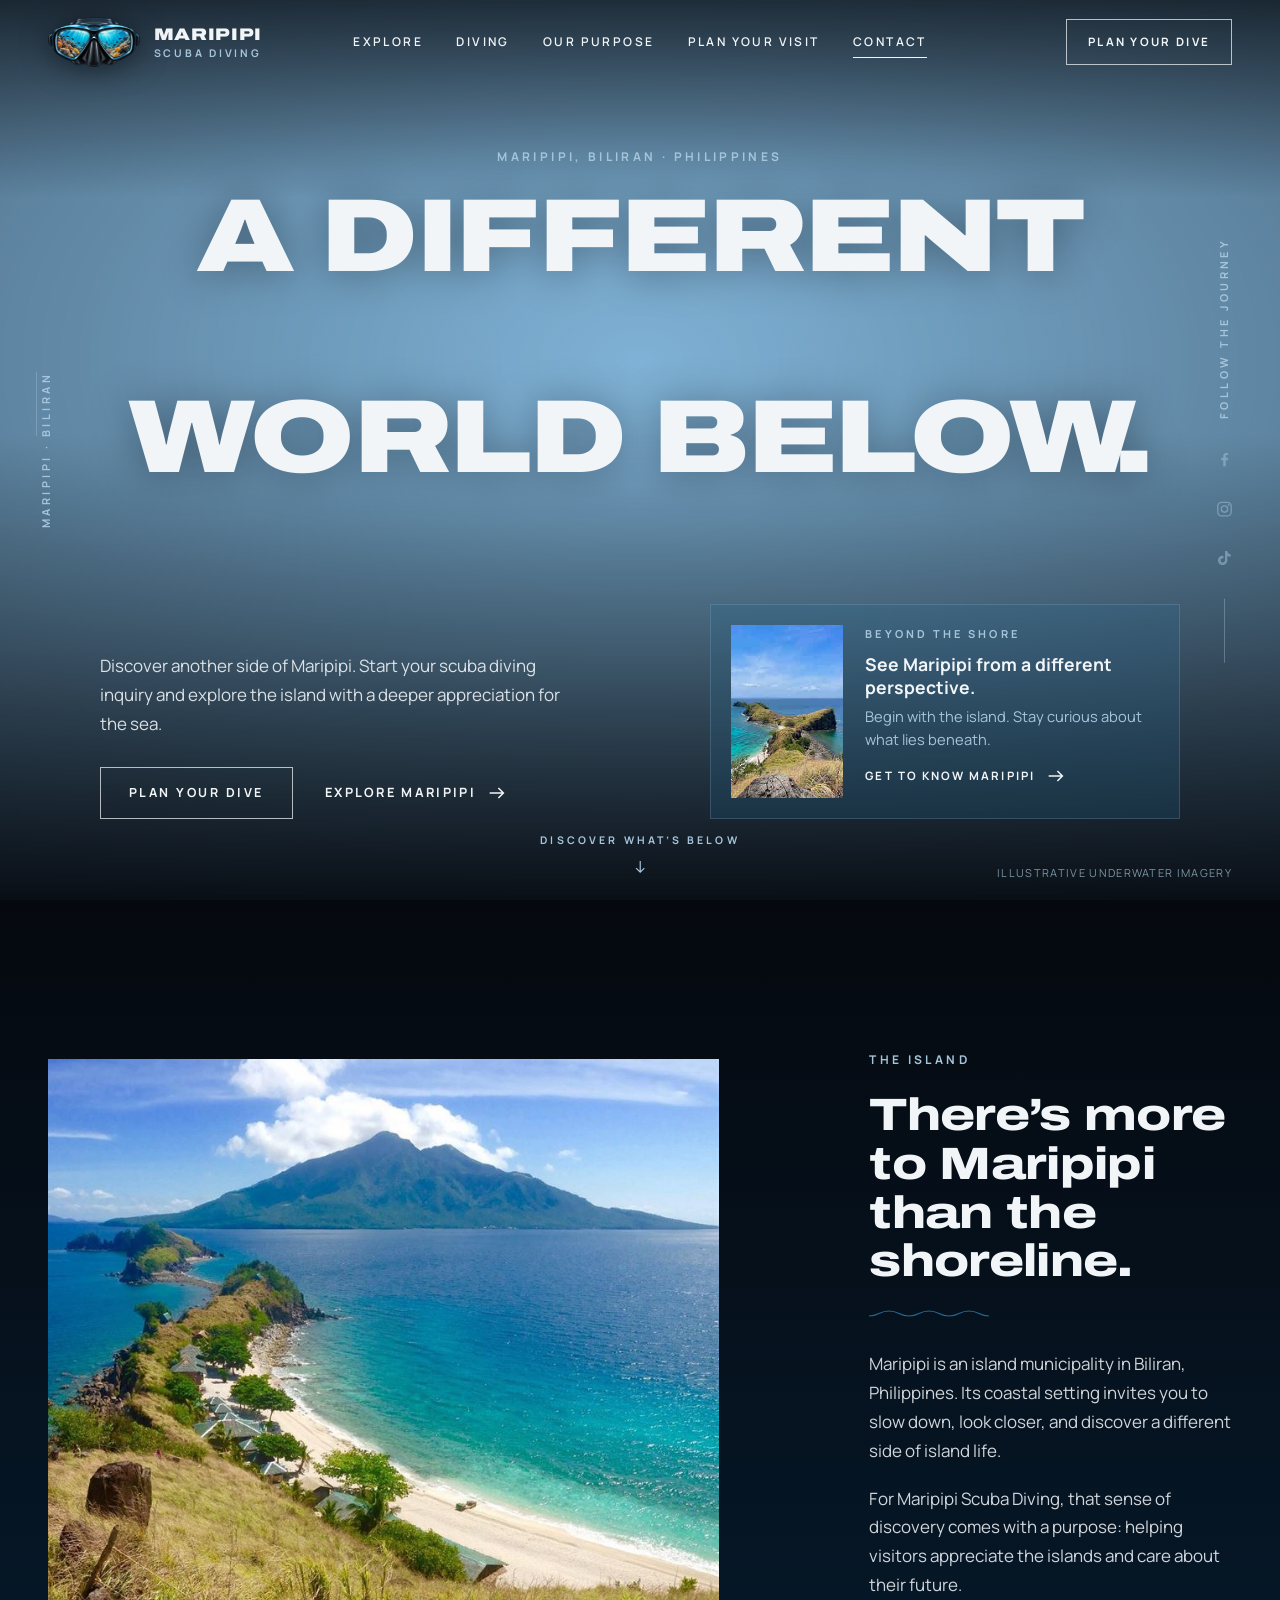
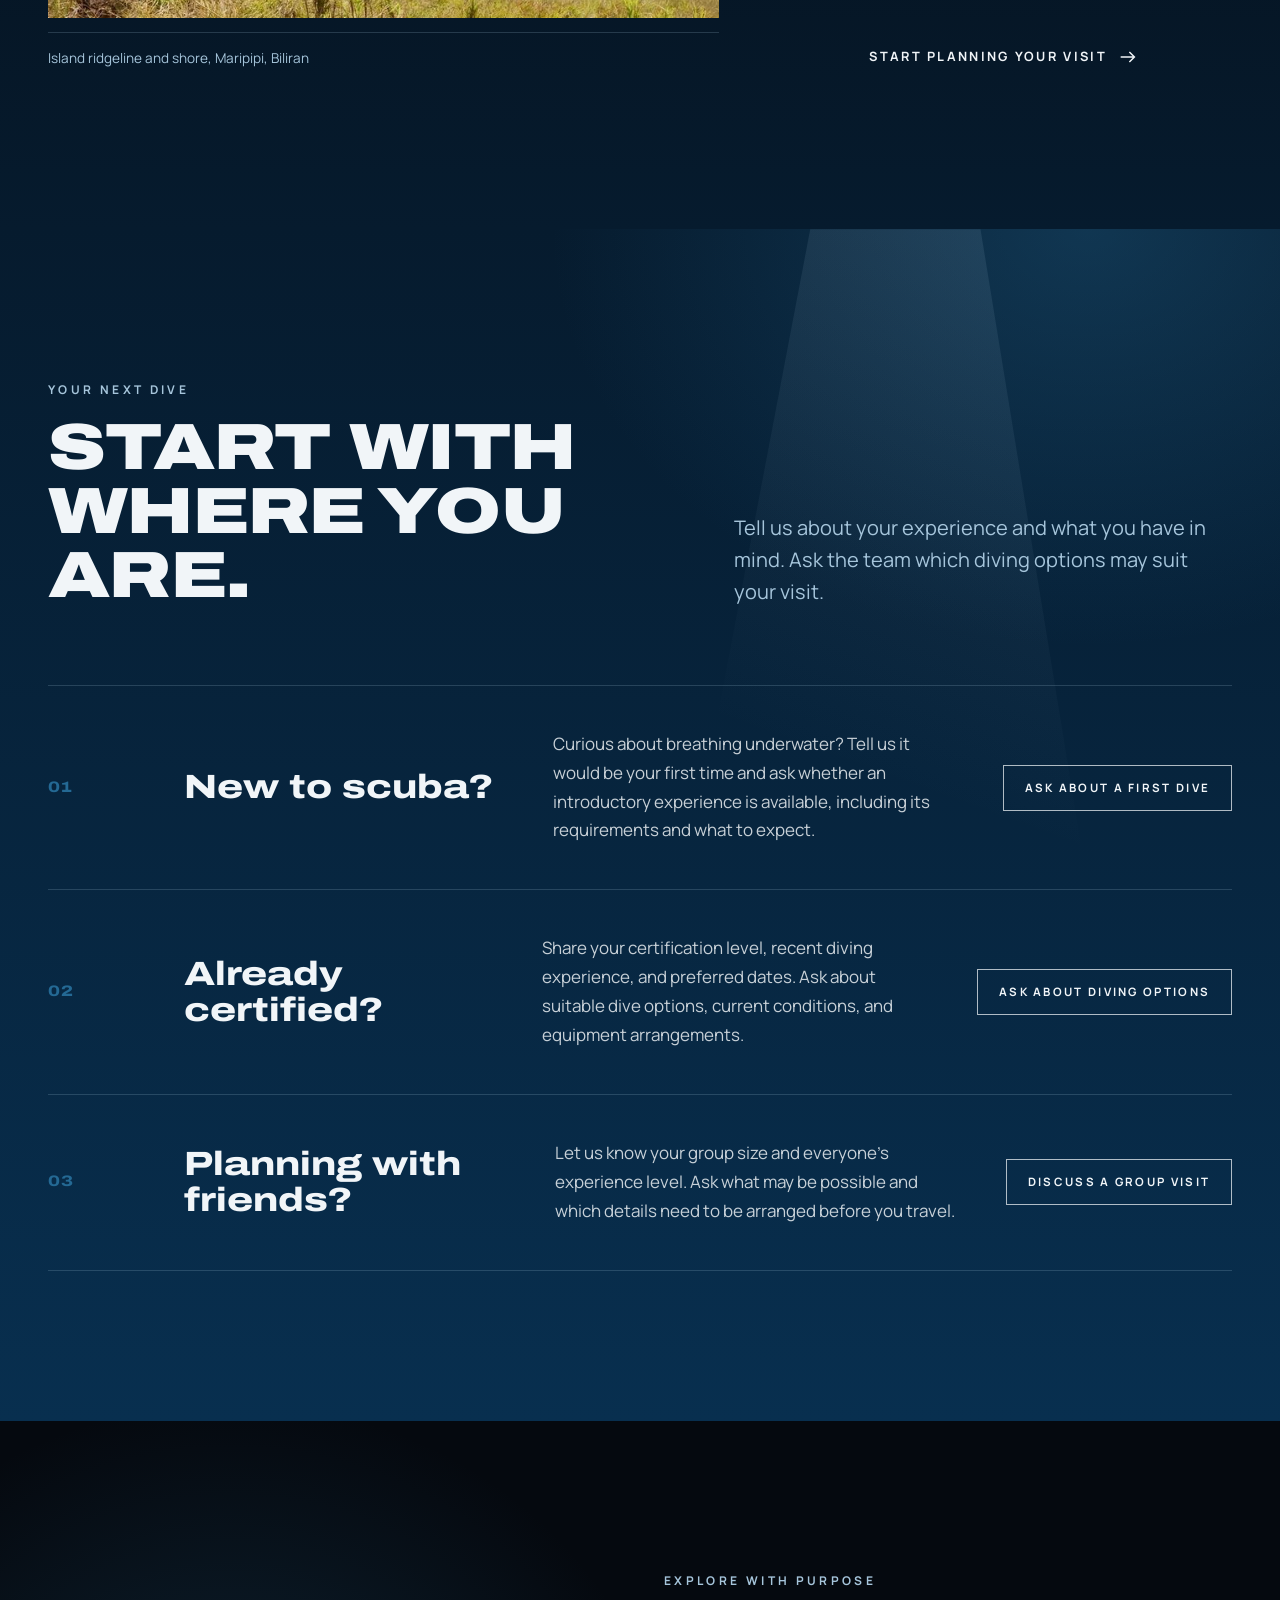
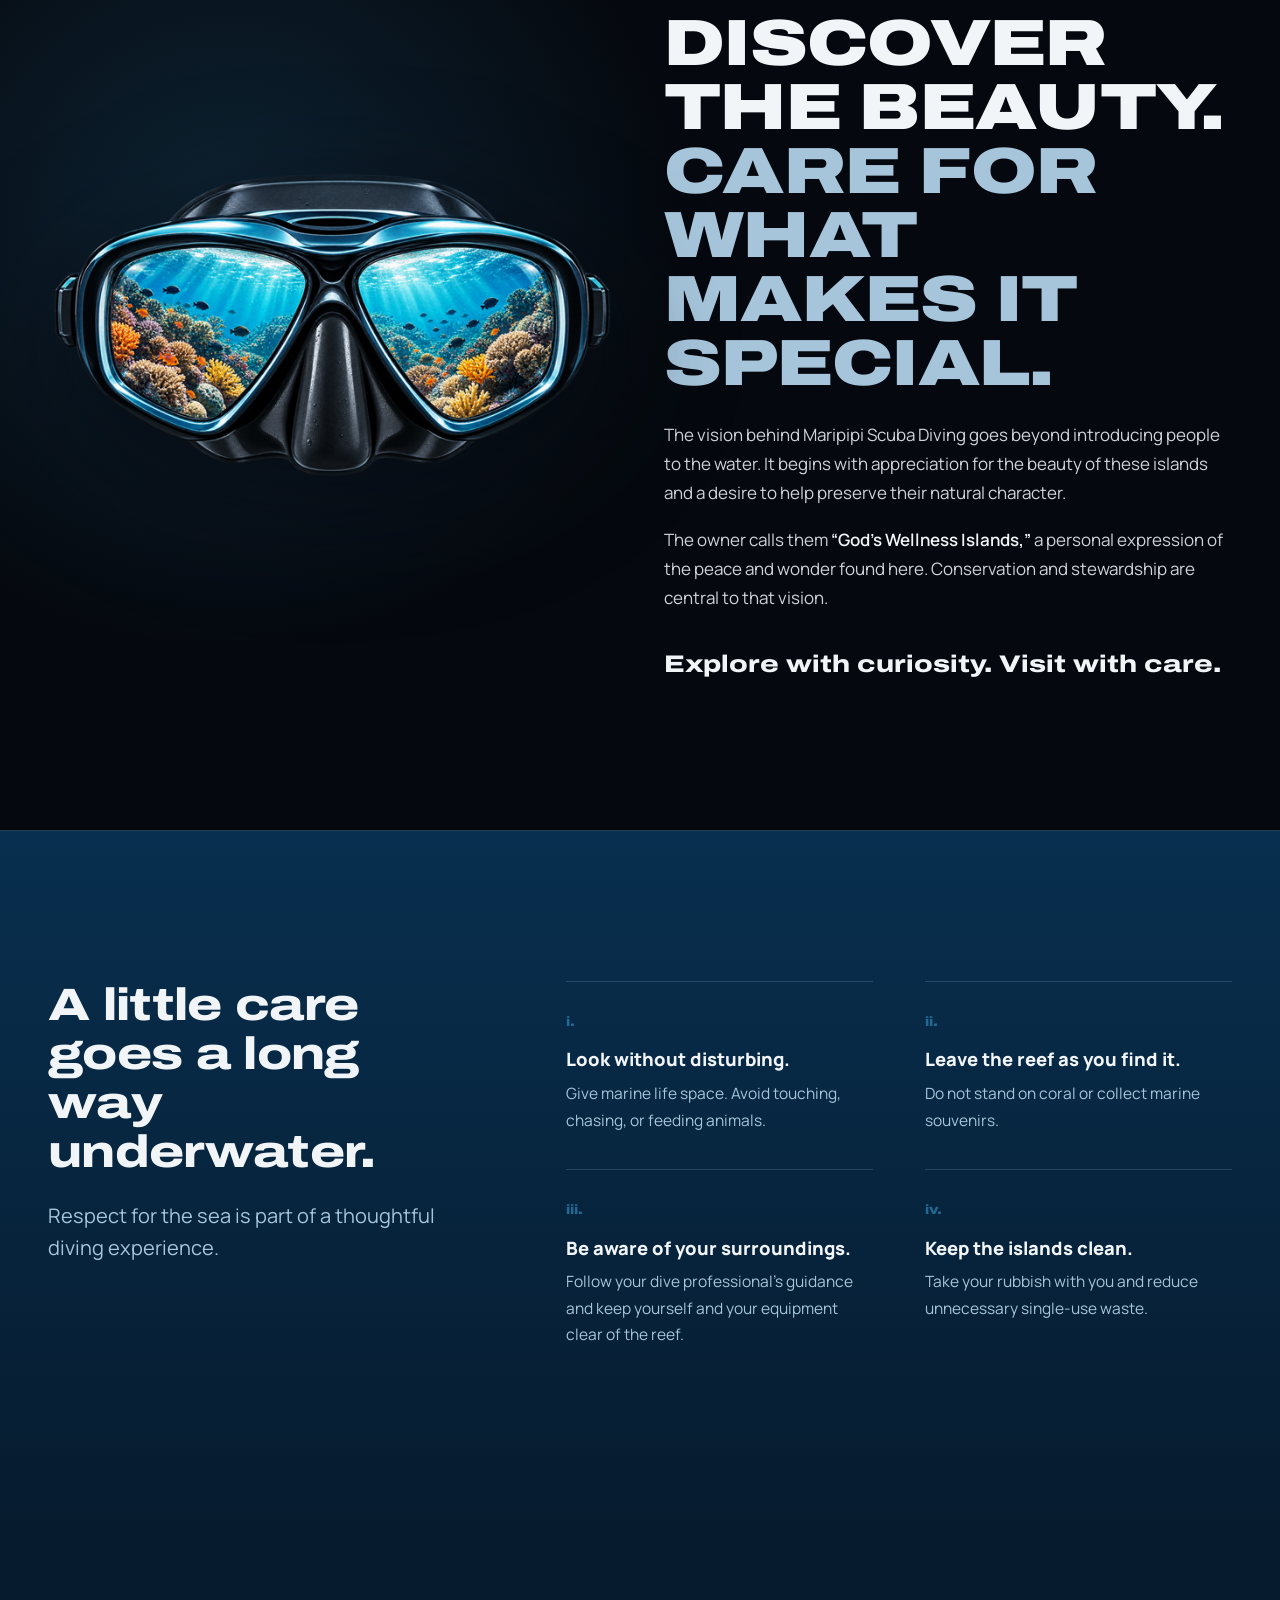
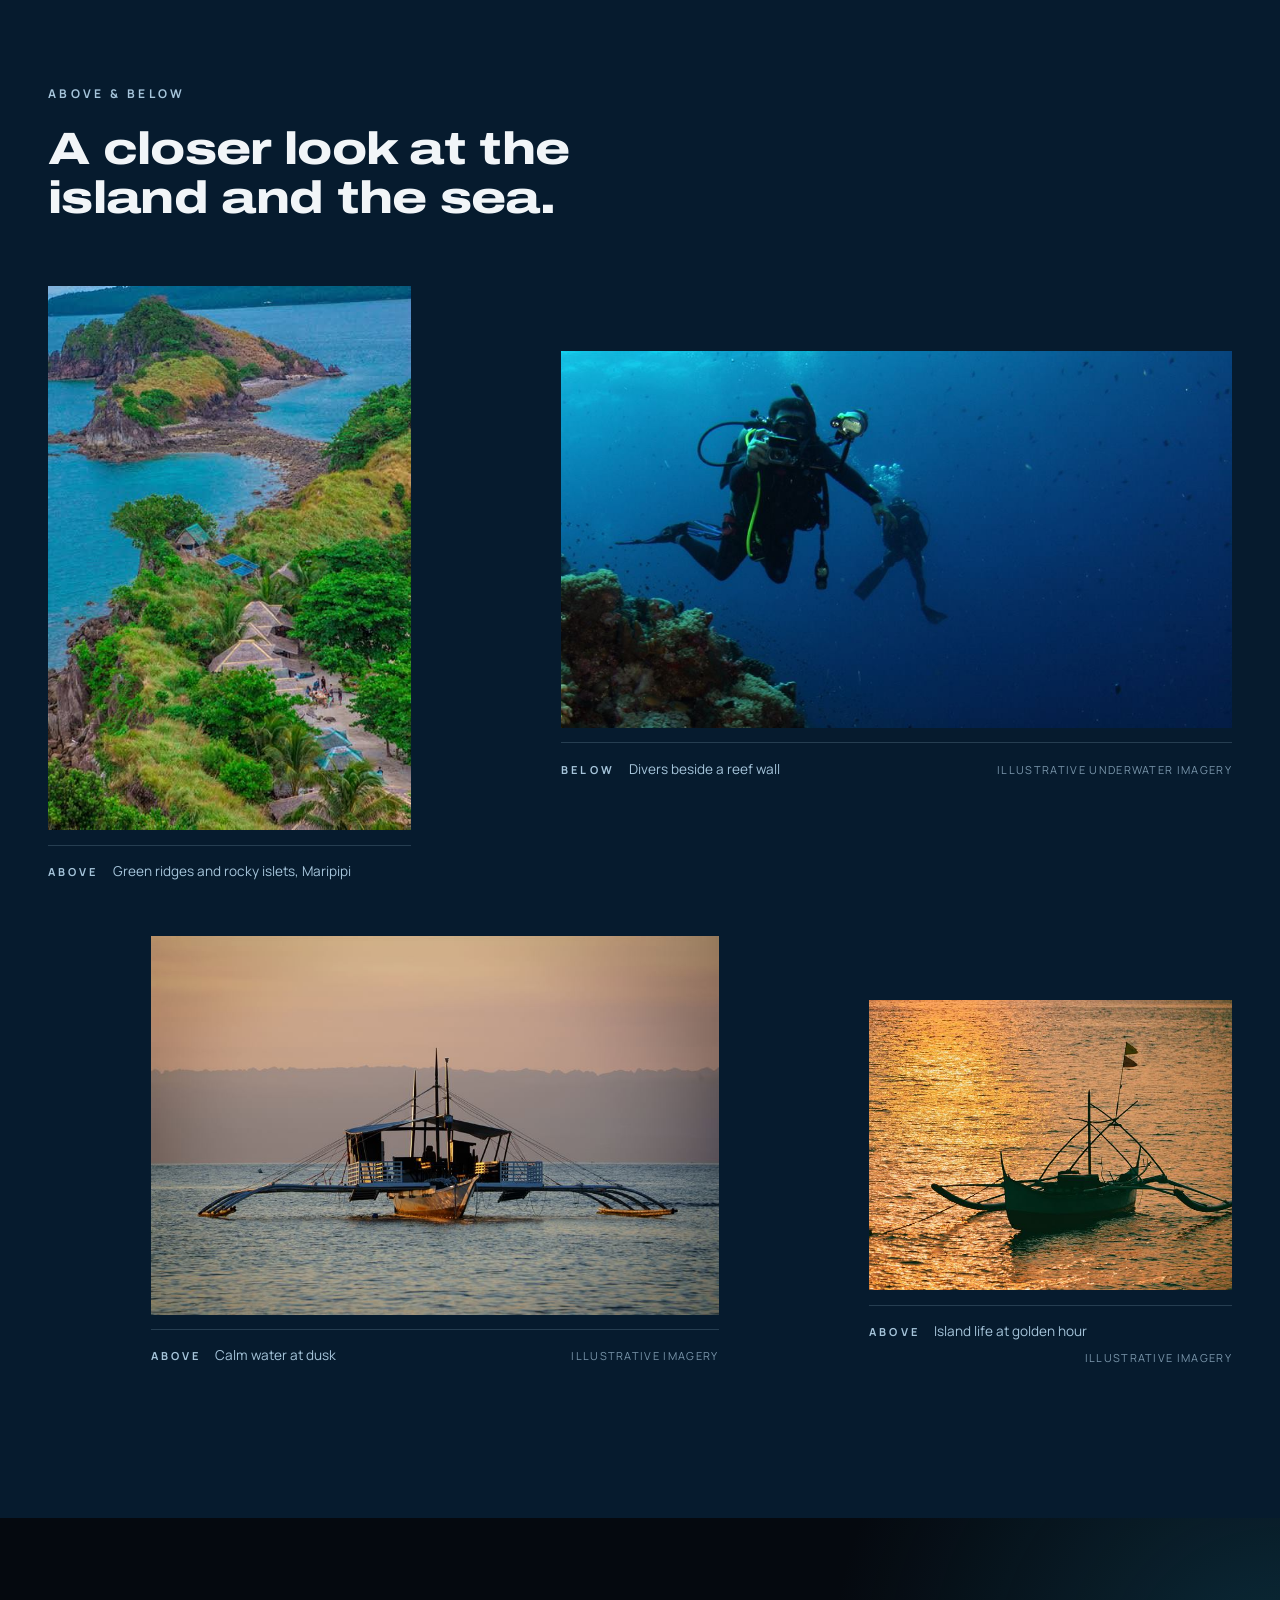
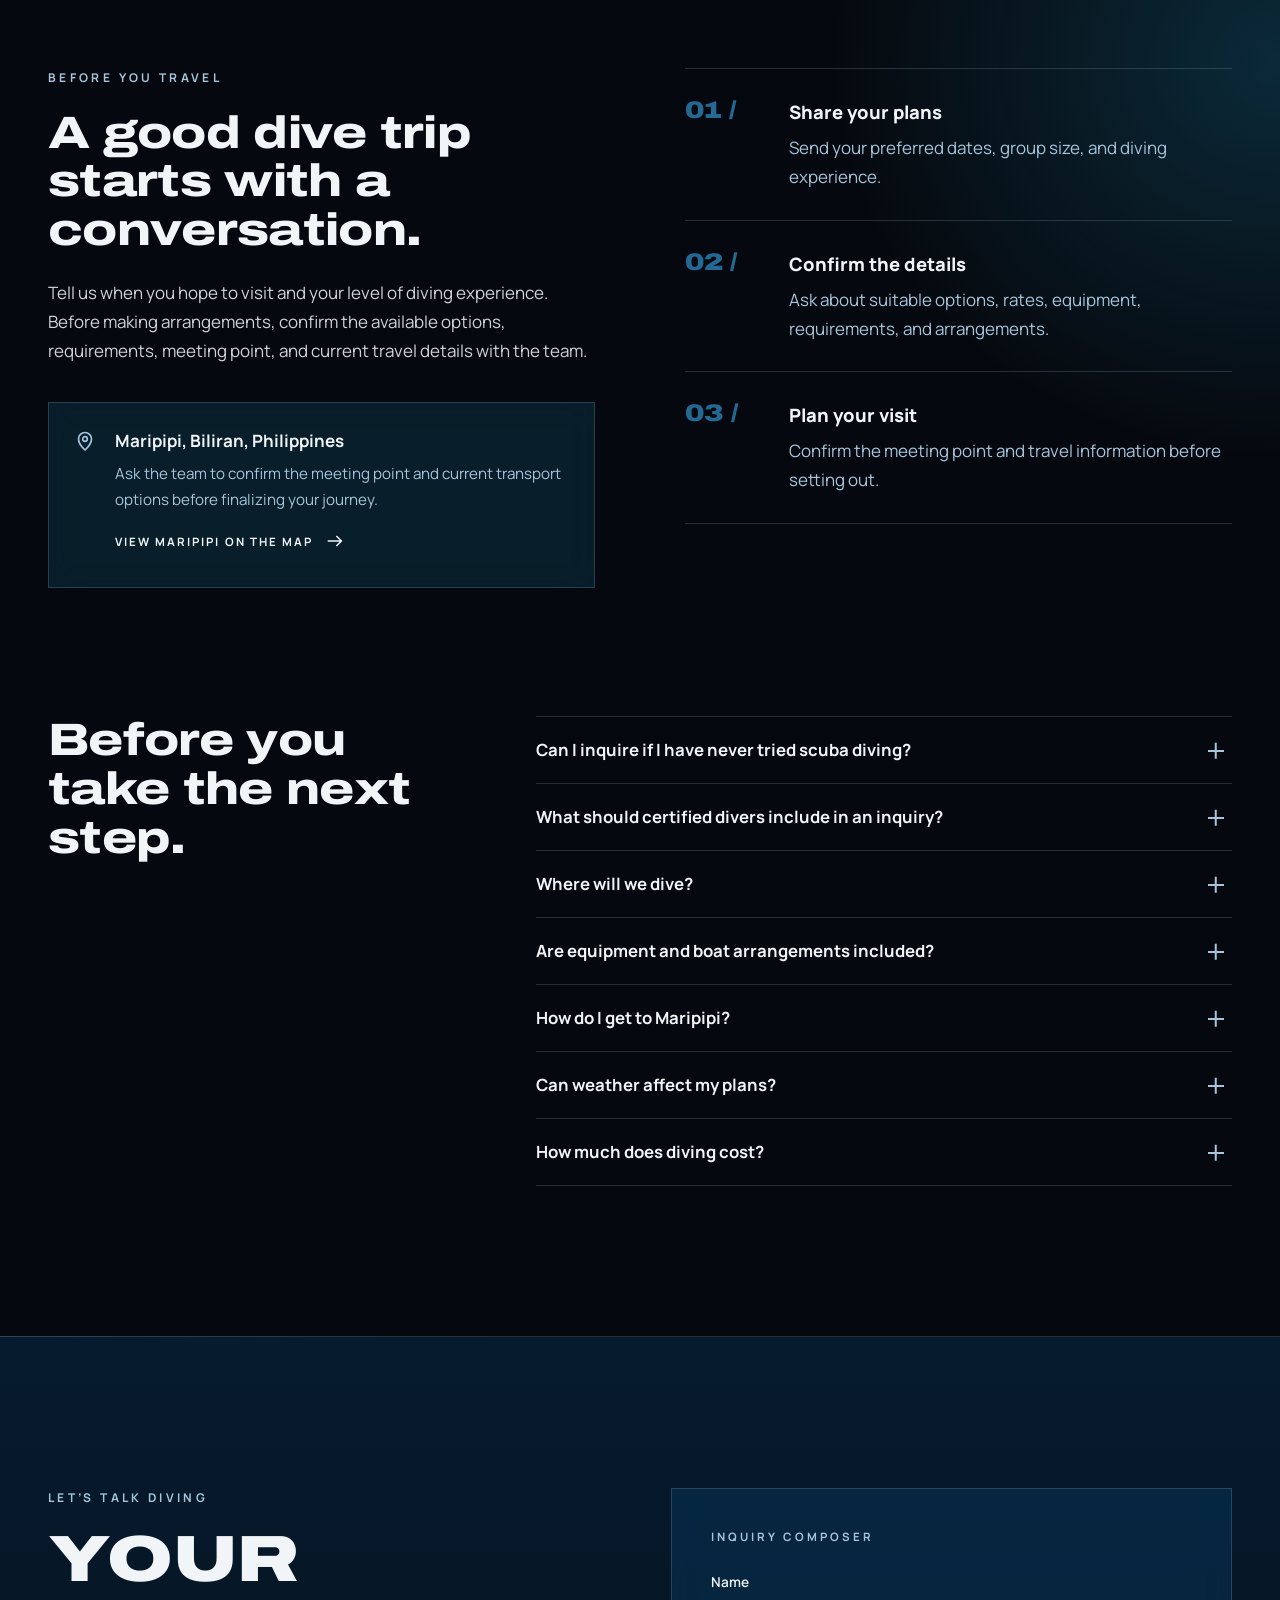
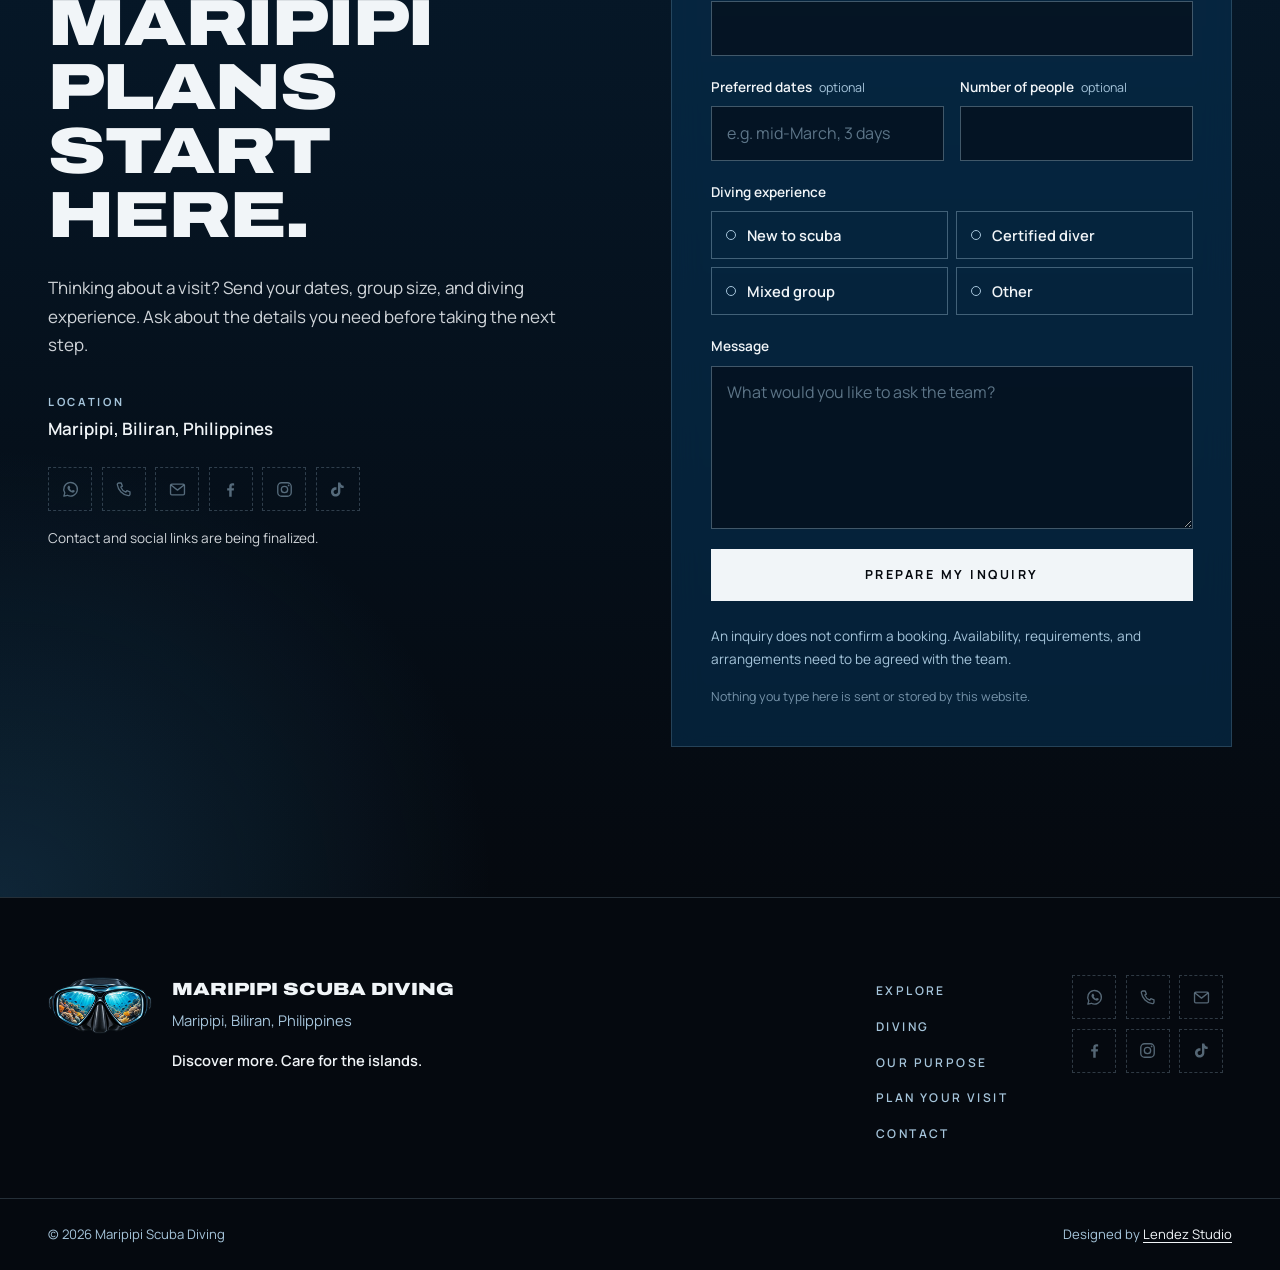
==== commit bc24f4fe: "Expand gallery and remove decorative rules Adds two illustrative outrigger photos to the Above & Bel" ====
--- a/index.html
+++ b/index.html
@@ -269,6 +269,18 @@
             </div>
             <figcaption><span class="eyebrow eyebrow--small">Below</span> Divers beside a reef wall <span class="image-note">Illustrative underwater imagery</span></figcaption>
           </figure>
+          <figure class="gallery__item gallery__item--dusk reveal">
+            <div class="frame">
+              <img src="assets/img/outrigger-dusk-1400.jpg" srcset="assets/img/outrigger-dusk-900.jpg 900w, assets/img/outrigger-dusk-1400.jpg 1400w" sizes="(min-width: 960px) 56vw, 100vw" width="1400" height="933" alt="A large outrigger boat with a canopy rests on calm water at dusk, a mountain ridge behind it." loading="lazy" decoding="async">
+            </div>
+            <figcaption><span class="eyebrow eyebrow--small">Above</span> Calm water at dusk <span class="image-note">Illustrative imagery</span></figcaption>
+          </figure>
+          <figure class="gallery__item gallery__item--golden reveal">
+            <div class="frame">
+              <img src="assets/img/outrigger-golden-1000.jpg" srcset="assets/img/outrigger-golden-700.jpg 700w, assets/img/outrigger-golden-1000.jpg 1000w" sizes="(min-width: 960px) 34vw, 100vw" width="1000" height="800" alt="A small fishing outrigger silhouetted on golden, sunlit water." loading="lazy" decoding="async">
+            </div>
+            <figcaption><span class="eyebrow eyebrow--small">Above</span> Island life at golden hour <span class="image-note">Illustrative imagery</span></figcaption>
+          </figure>
         </div>
       </div>
     </section>
--- a/css/styles.css
+++ b/css/styles.css
@@ -616,21 +616,12 @@
 .purpose__copy p:not(.eyebrow):not(.purpose__line) { color: rgba(241, 245, 248, 0.86); max-width: 36rem; }
 .purpose__copy em { font-style: normal; color: var(--white); font-weight: 600; }
 .purpose__line {
-  display: flex;
-  align-items: center;
-  gap: 1.25rem;
   margin-top: 2.25rem;
   font-family: var(--display);
   font-stretch: 125%;
   font-weight: 800;
   font-size: clamp(1.1rem, 0.95rem + 0.7vw, 1.5rem);
   line-height: 1.25;
-}
-.purpose__line::before {
-  content: "";
-  width: 48px; height: 1px;
-  background: var(--marine);
-  flex-shrink: 0;
 }
 
 /* Care */
@@ -671,6 +662,10 @@
 .gallery__item--above .frame { aspect-ratio: 2 / 3; }
 .gallery__item--below { grid-column: 6 / span 7; margin-bottom: clamp(0rem, 8vw, 7rem); }
 .gallery__item--below .frame { aspect-ratio: 16 / 9; }
+.gallery__item--dusk { grid-column: 2 / span 6; }
+.gallery__item--dusk .frame { aspect-ratio: 3 / 2; }
+.gallery__item--golden { grid-column: 9 / span 4; align-self: start; margin-top: clamp(0rem, 6vw, 5rem); }
+.gallery__item--golden .frame { aspect-ratio: 5 / 4; }
 
 /* Plan */
 .plan {
@@ -1020,6 +1015,8 @@
 
   .gallery__item--above { grid-column: 1 / span 5; }
   .gallery__item--below { grid-column: 6 / -1; margin-bottom: 4rem; }
+  .gallery__item--dusk { grid-column: 1 / span 7; }
+  .gallery__item--golden { grid-column: 8 / -1; }
 
   .site-footer__grid { grid-template-columns: 1fr 1fr; }
   .site-footer__brand { grid-column: 1 / -1; }
@@ -1079,9 +1076,13 @@
   .principles { grid-template-columns: 1fr; }
 
   .gallery__item--above,
-  .gallery__item--below { grid-column: 1 / -1; margin-bottom: 0; }
+  .gallery__item--below,
+  .gallery__item--dusk,
+  .gallery__item--golden { grid-column: 1 / -1; margin: 0; }
   .gallery__item--above { width: 82%; }
   .gallery__item--below { width: 92%; justify-self: end; }
+  .gallery__item--dusk { width: 100%; }
+  .gallery__item--golden { width: 80%; justify-self: end; }
 
   .step { grid-template-columns: 3.75rem 1fr; }
   .step__num { font-size: 1.2rem; }
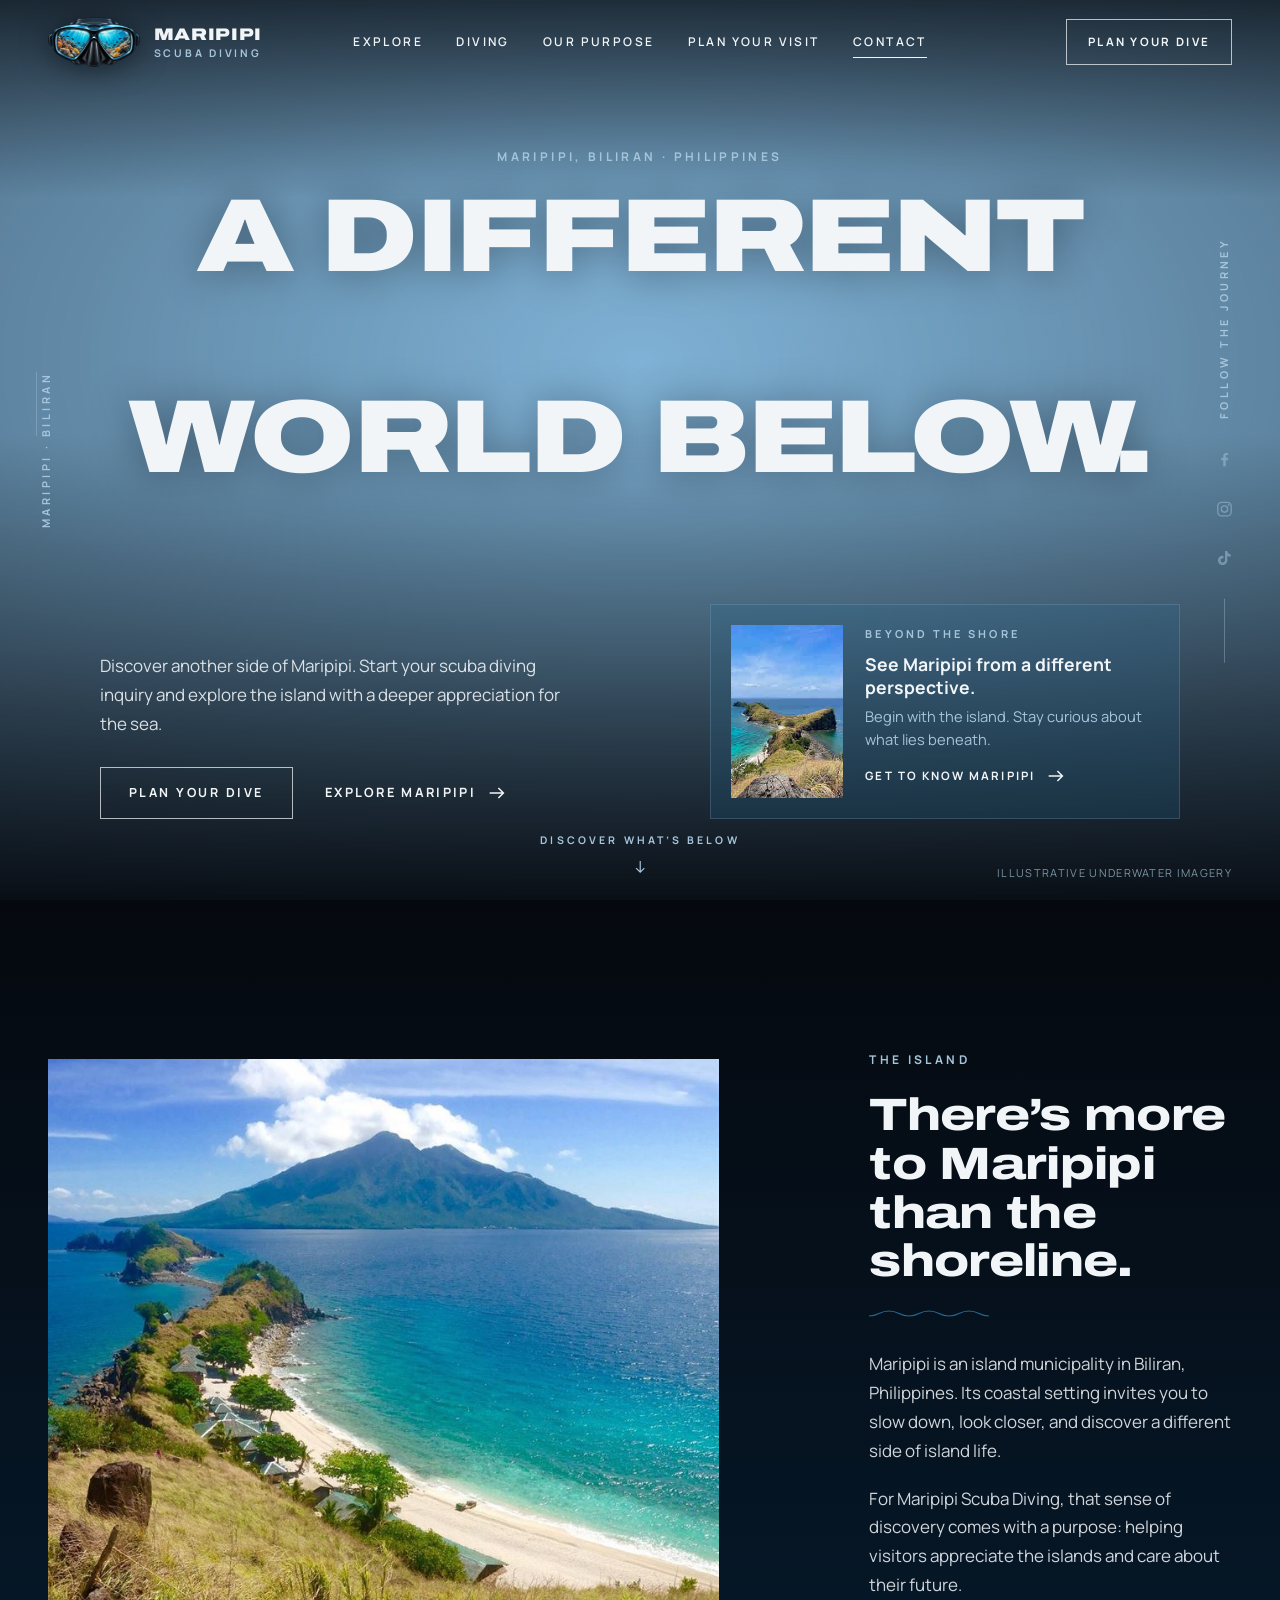
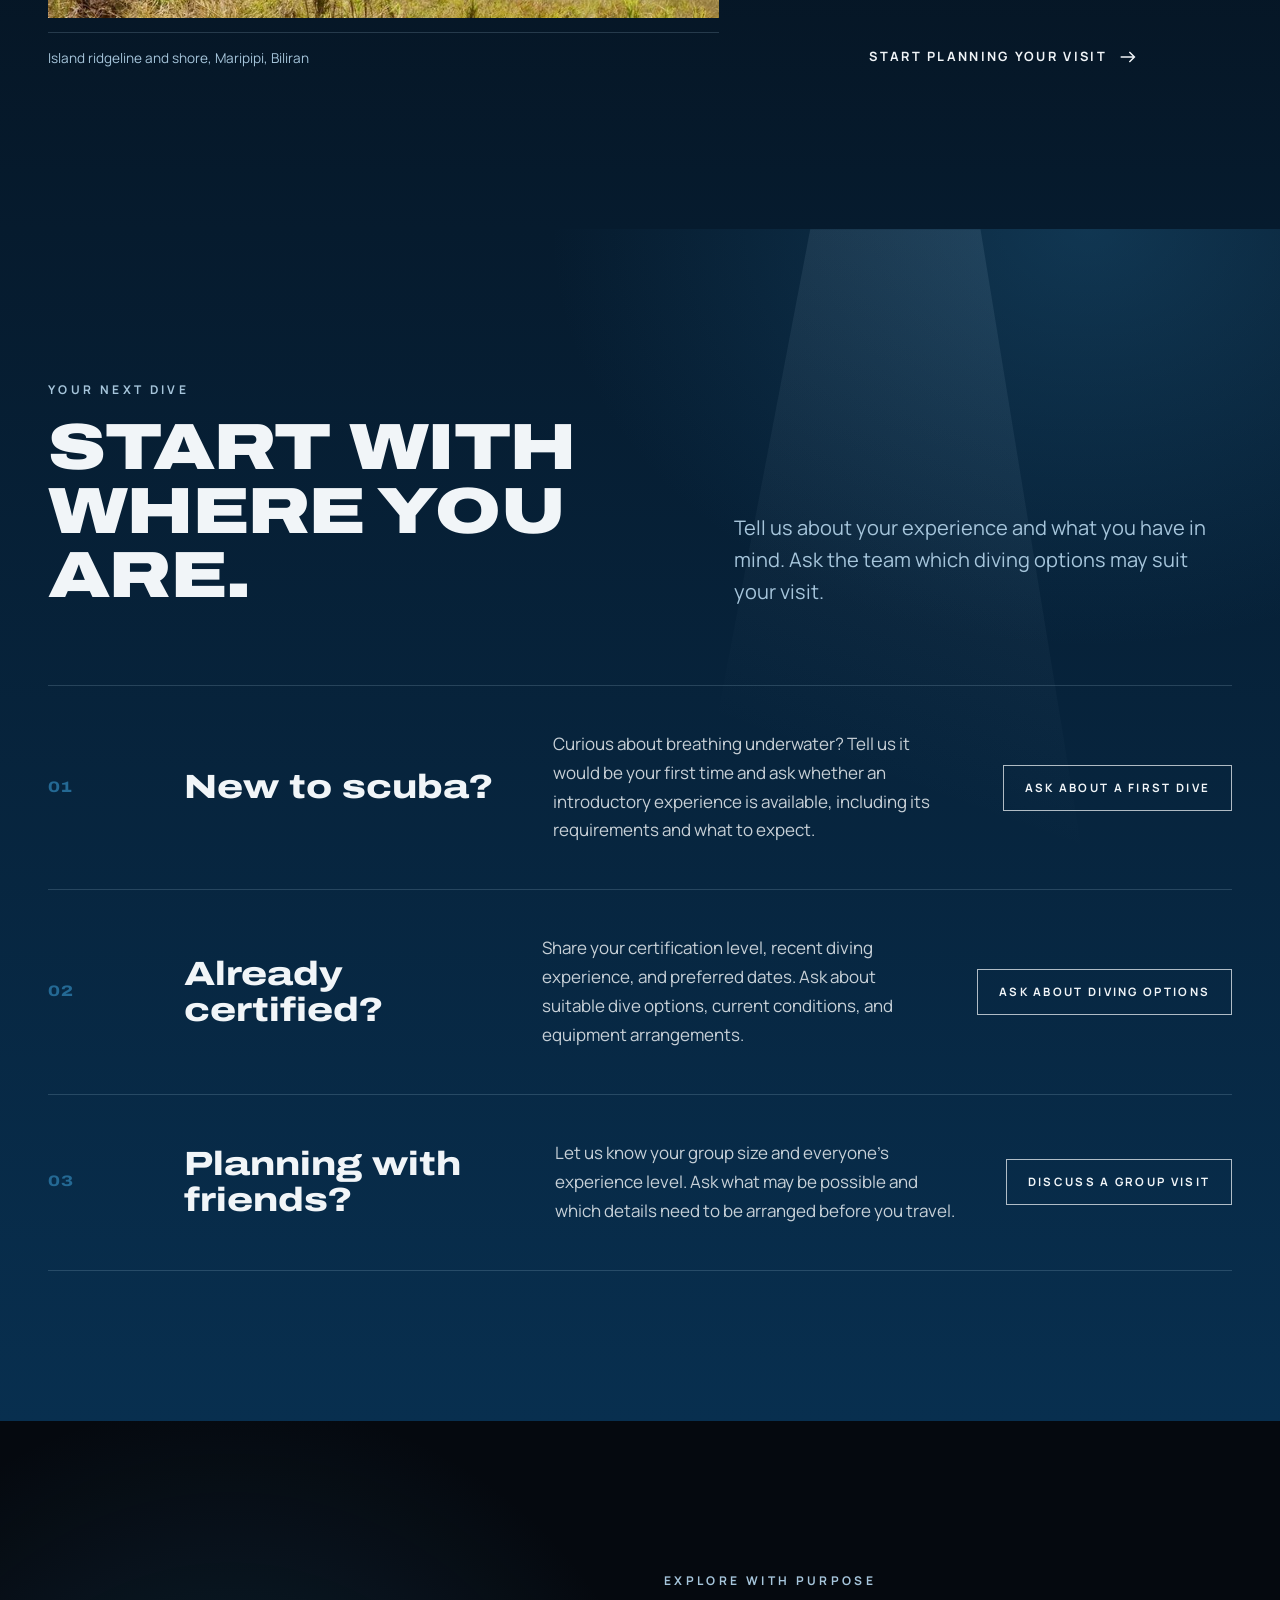
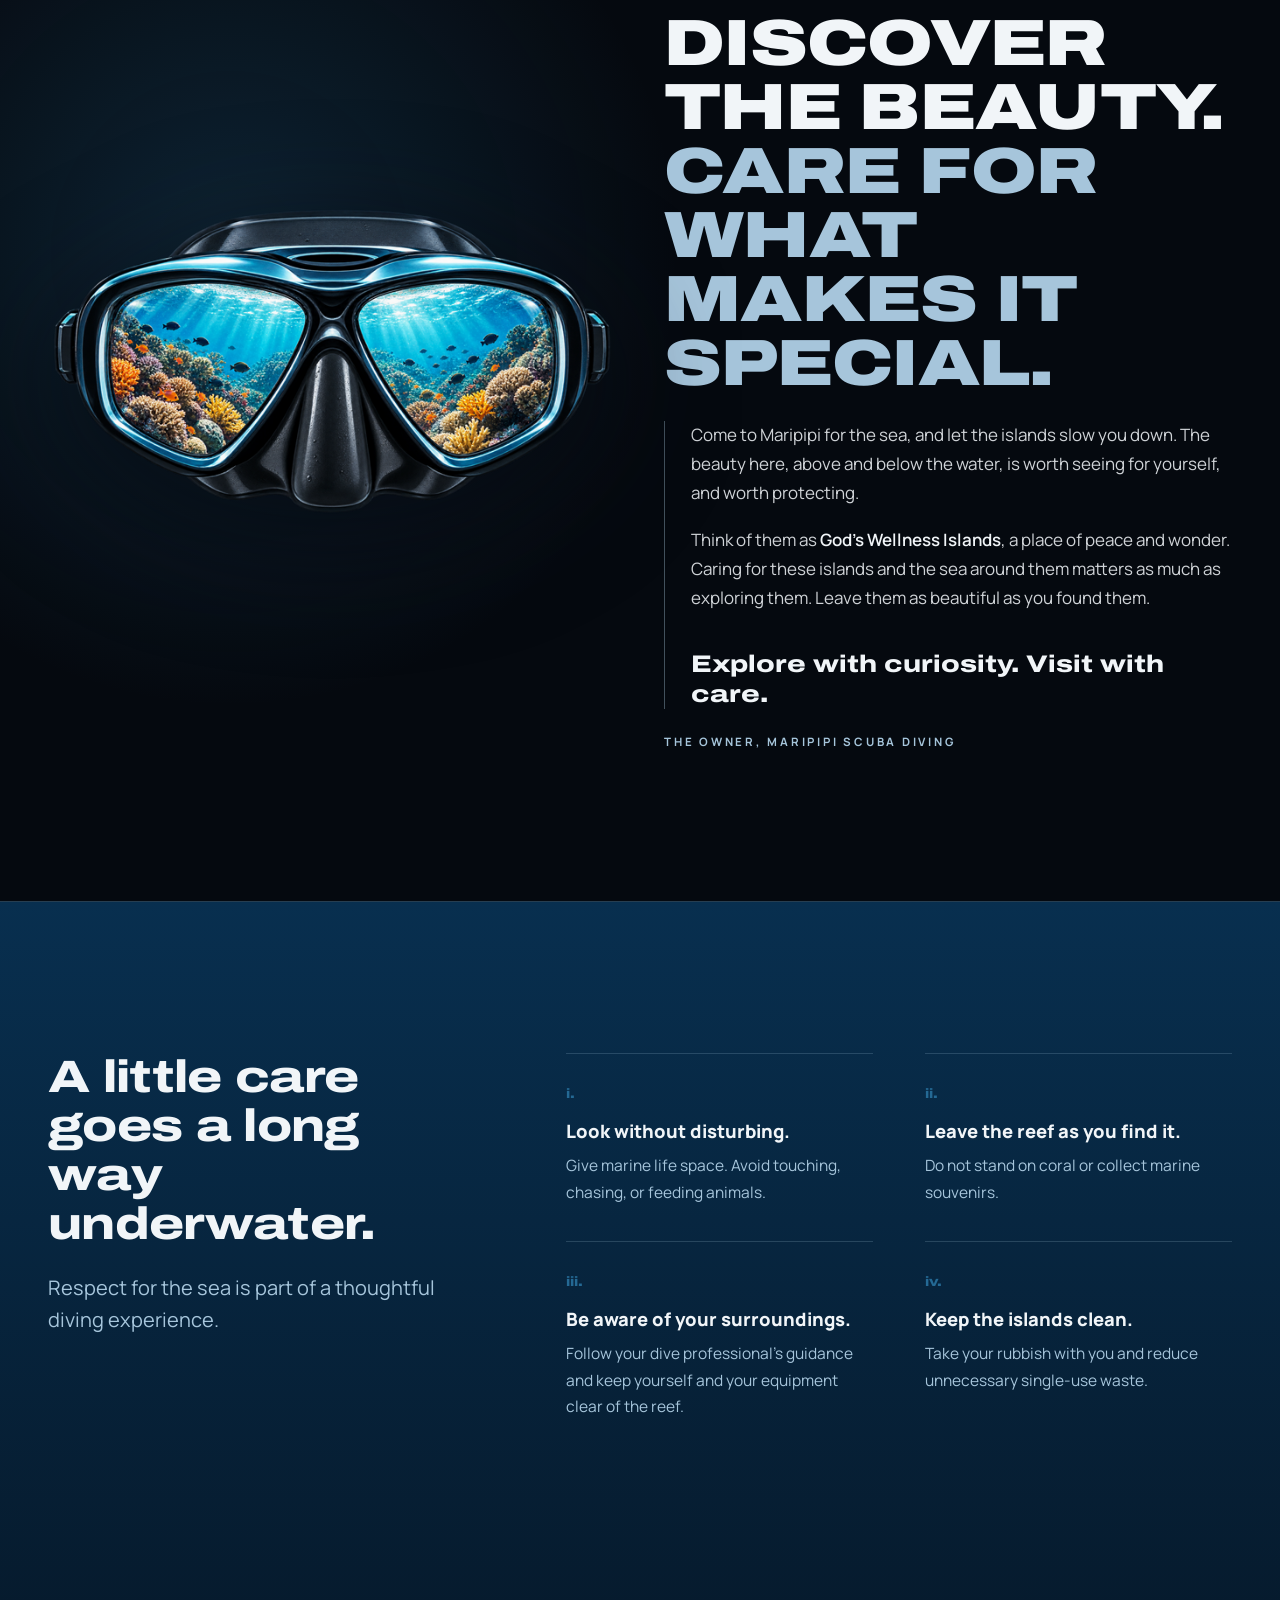
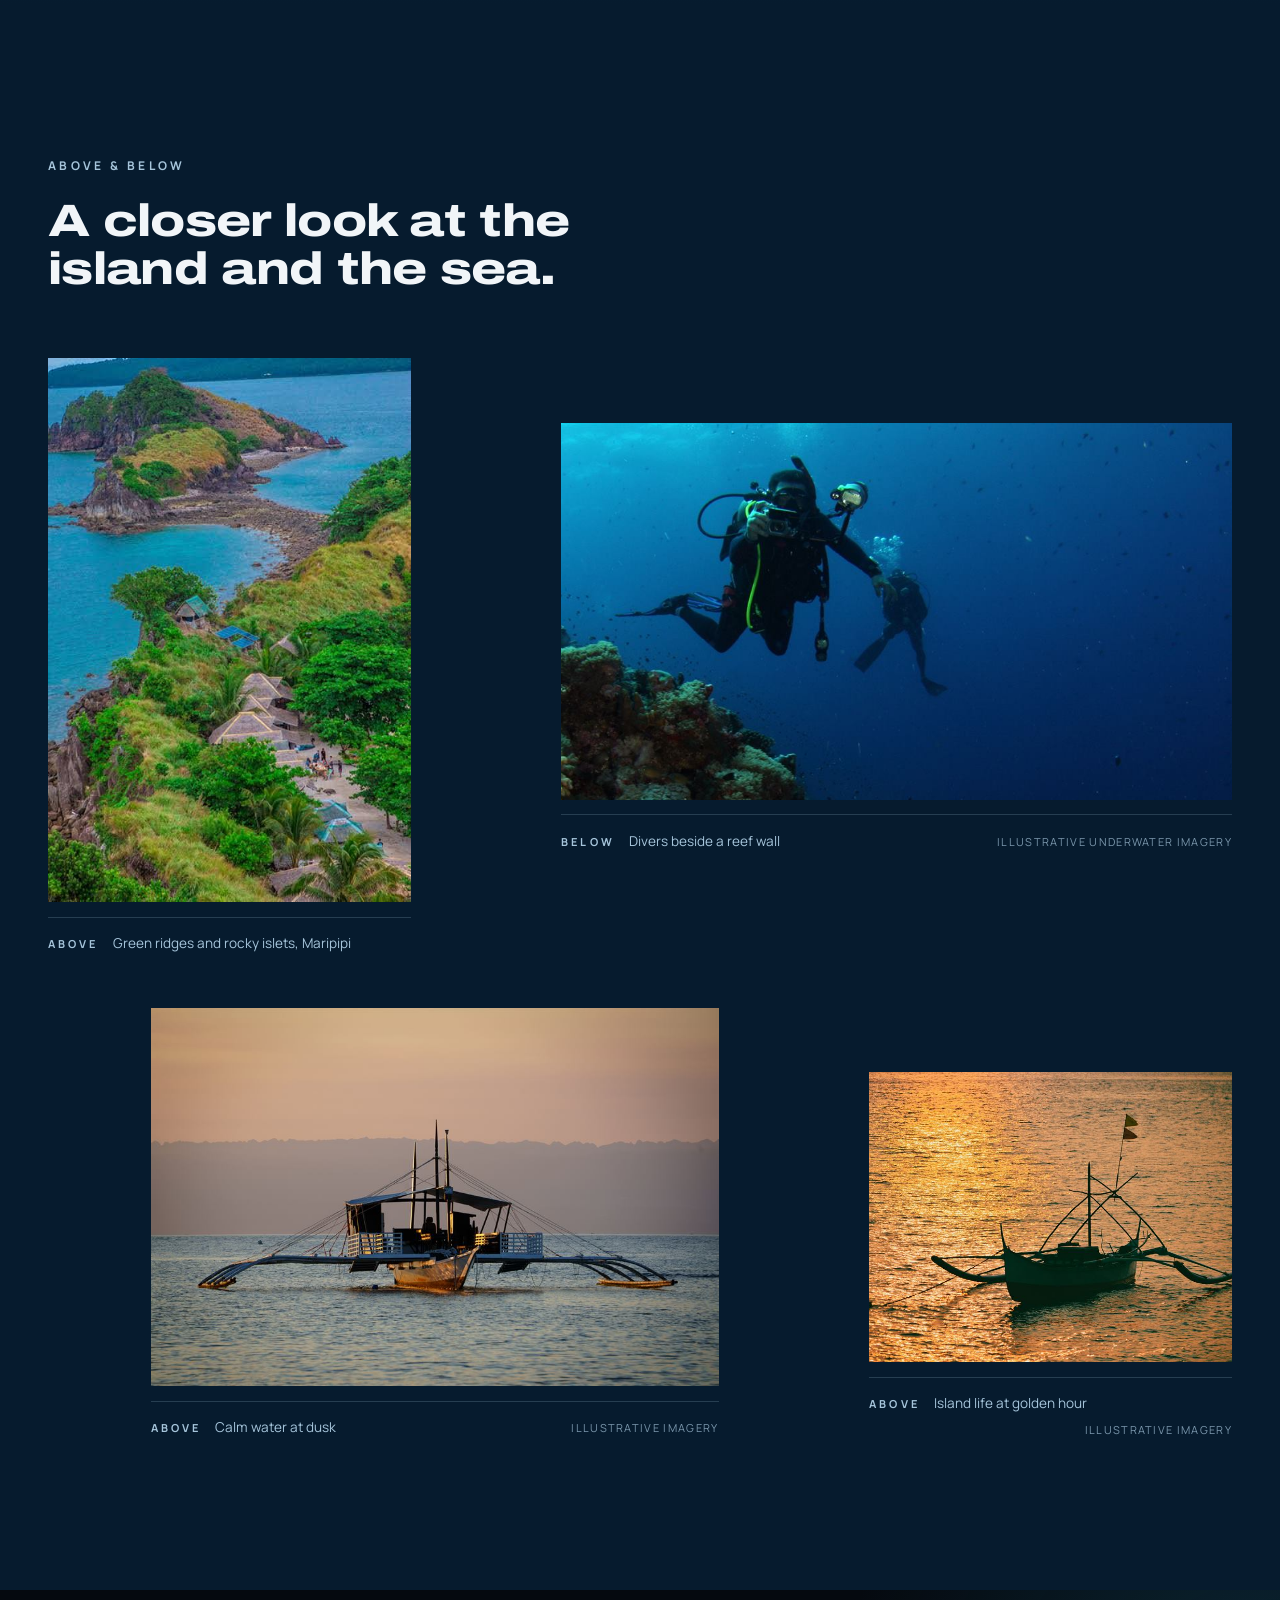
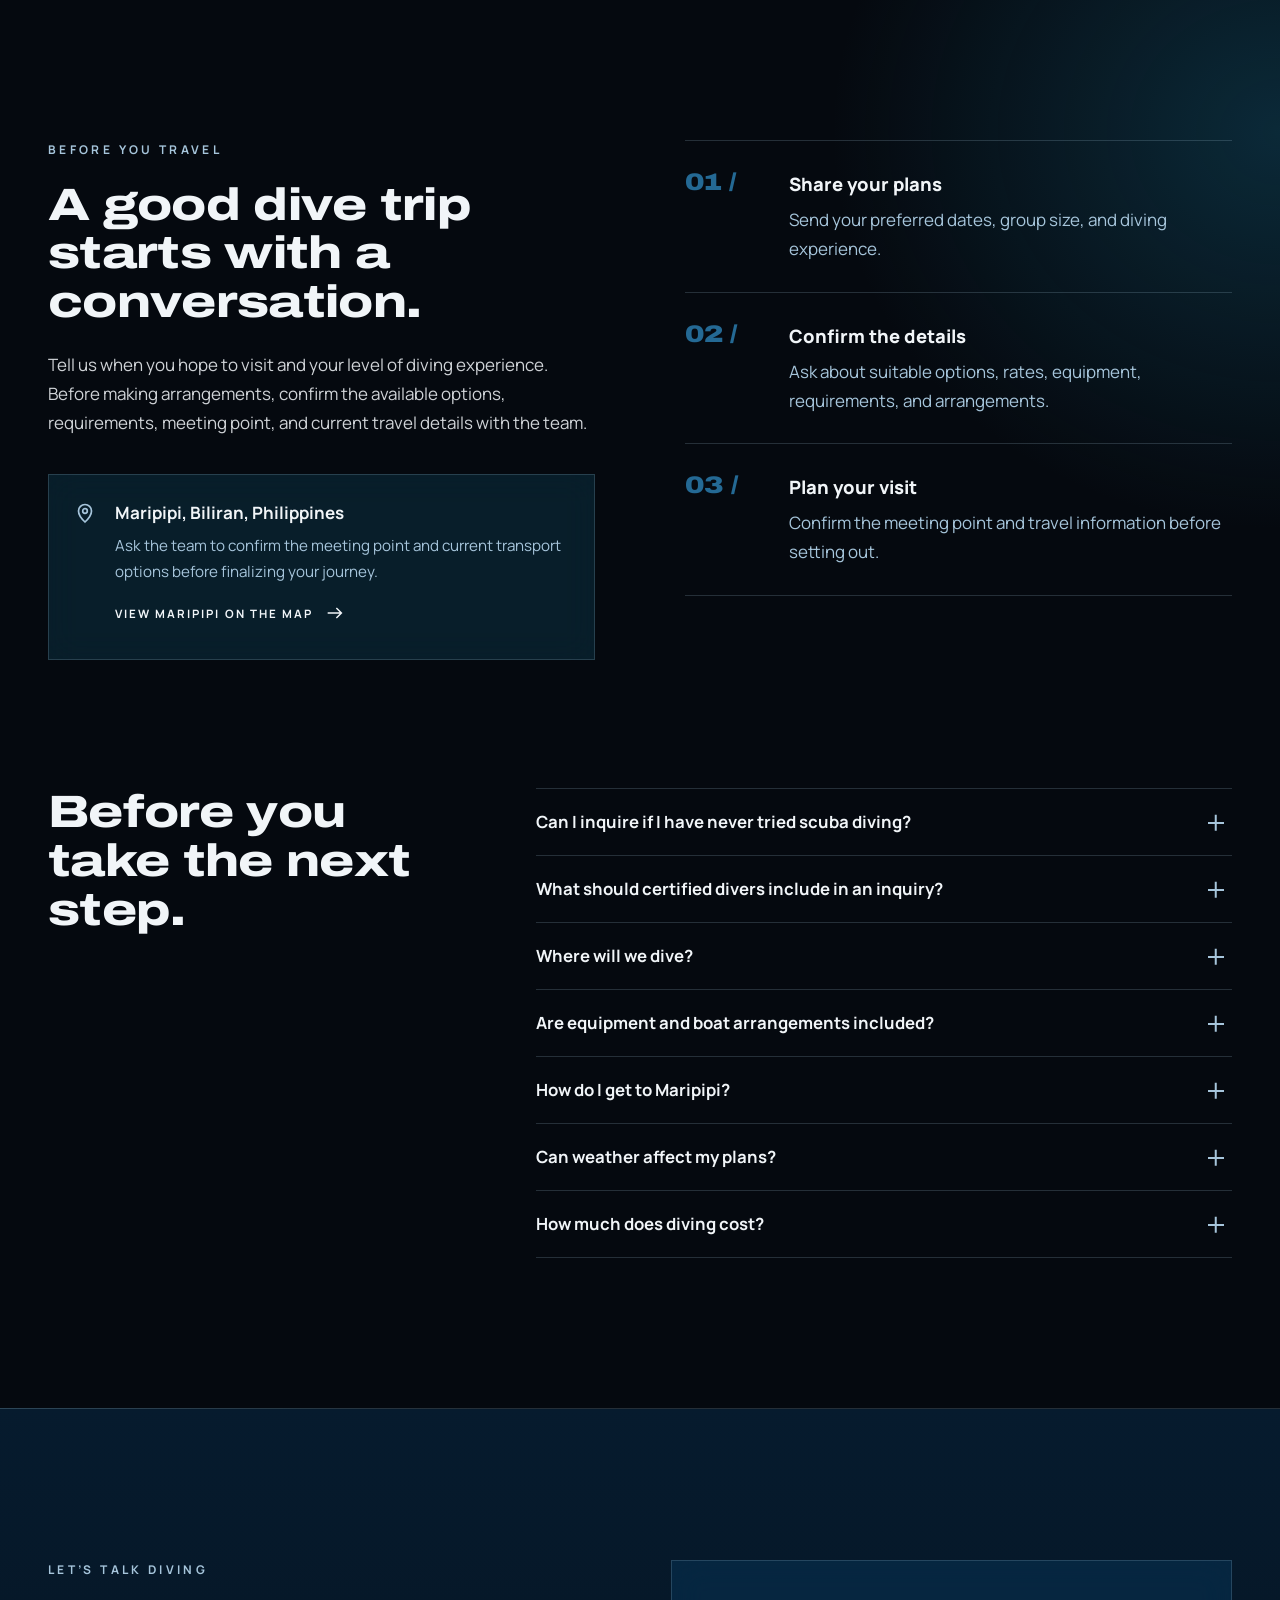
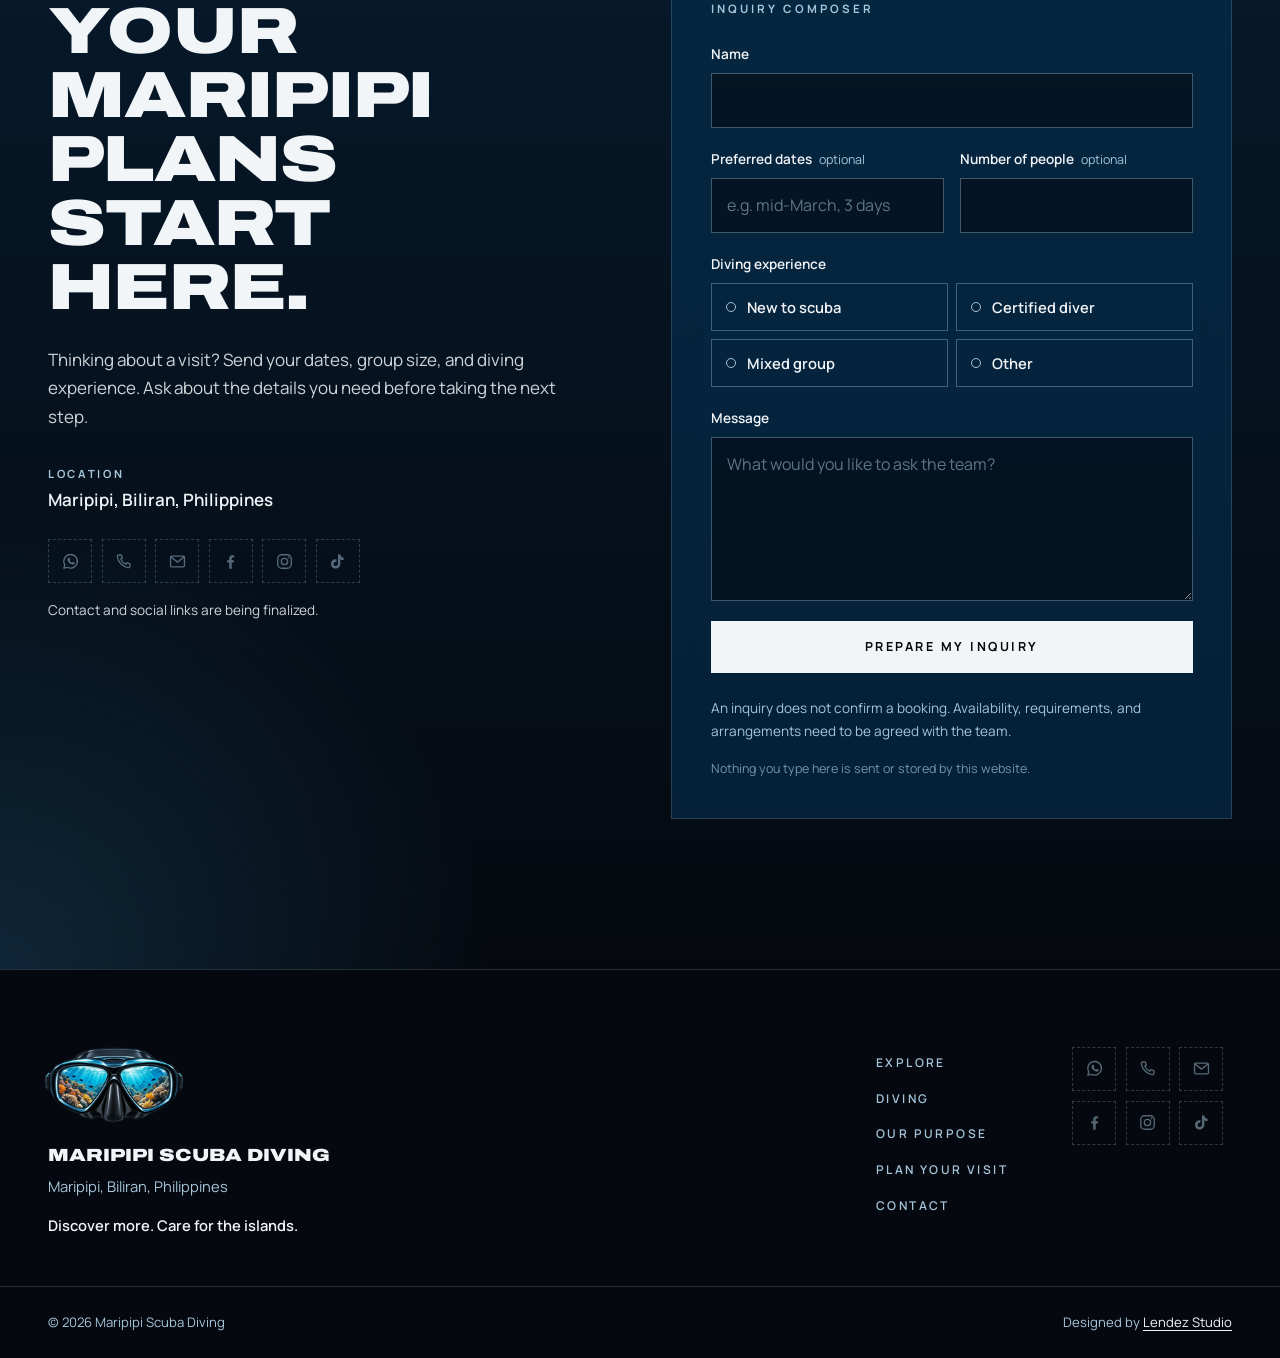
==== commit 03ff02b7: "Rewrite purpose copy as the owner's message to visitors Co-Authored-By: Claude Opus 5.5 <noreply@ant" ====
--- a/index.html
+++ b/index.html
@@ -210,9 +210,14 @@
         <div class="purpose__copy reveal">
           <p class="eyebrow">Explore with purpose</p>
           <h2 class="display-2" id="purpose-title">Discover the beauty. <span class="muted">Care for what makes it special.</span></h2>
-          <p>The vision behind Maripipi Scuba Diving goes beyond introducing people to the water. It begins with appreciation for the beauty of these islands and a desire to help preserve their natural character.</p>
-          <p>The owner calls them <em>“God’s Wellness Islands,”</em> a personal expression of the peace and wonder found here. Conservation and stewardship are central to that vision.</p>
-          <p class="purpose__line">Explore with curiosity. Visit with care.</p>
+          <figure class="purpose__quote">
+            <blockquote>
+              <p>Come to Maripipi for the sea, and let the islands slow you down. The beauty here, above and below the water, is worth seeing for yourself, and worth protecting.</p>
+              <p>Think of them as <em>God’s Wellness Islands</em>, a place of peace and wonder. Caring for these islands and the sea around them matters as much as exploring them. Leave them as beautiful as you found them.</p>
+              <p class="purpose__line">Explore with curiosity. Visit with care.</p>
+            </blockquote>
+            <figcaption>The owner, Maripipi Scuba Diving</figcaption>
+          </figure>
         </div>
       </div>
     </section>
--- a/css/styles.css
+++ b/css/styles.css
@@ -615,6 +615,23 @@
 .purpose__copy { grid-column: 7 / span 6; }
 .purpose__copy p:not(.eyebrow):not(.purpose__line) { color: rgba(241, 245, 248, 0.86); max-width: 36rem; }
 .purpose__copy em { font-style: normal; color: var(--white); font-weight: 600; }
+.purpose__quote { margin: 0; }
+.purpose__quote blockquote {
+  margin: 0;
+  padding-left: clamp(1.1rem, 2vw, 1.6rem);
+  border-left: 1px solid var(--rule-strong);
+}
+.purpose__quote figcaption {
+  display: block;
+  margin: 1.4rem 0 0;
+  padding: 0;
+  border: 0;
+  font-size: 0.72rem;
+  font-weight: 700;
+  letter-spacing: 0.24em;
+  text-transform: uppercase;
+  color: var(--pale);
+}
 .purpose__line {
   margin-top: 2.25rem;
   font-family: var(--display);
@@ -859,8 +876,8 @@
   gap: 2.5rem 4rem;
   align-items: start;
 }
-.site-footer__brand { display: flex; gap: 1.25rem; align-items: flex-start; }
-.site-footer__brand img { width: 104px; height: auto; margin-top: 0.15rem; }
+.site-footer__brand { display: flex; flex-direction: column; gap: 1.1rem; align-items: flex-start; }
+.site-footer__brand img { width: 140px; height: auto; margin-left: -4px; }
 .site-footer__brand p { margin: 0; color: var(--pale); font-size: 0.92rem; }
 .site-footer__name {
   font-family: var(--display);
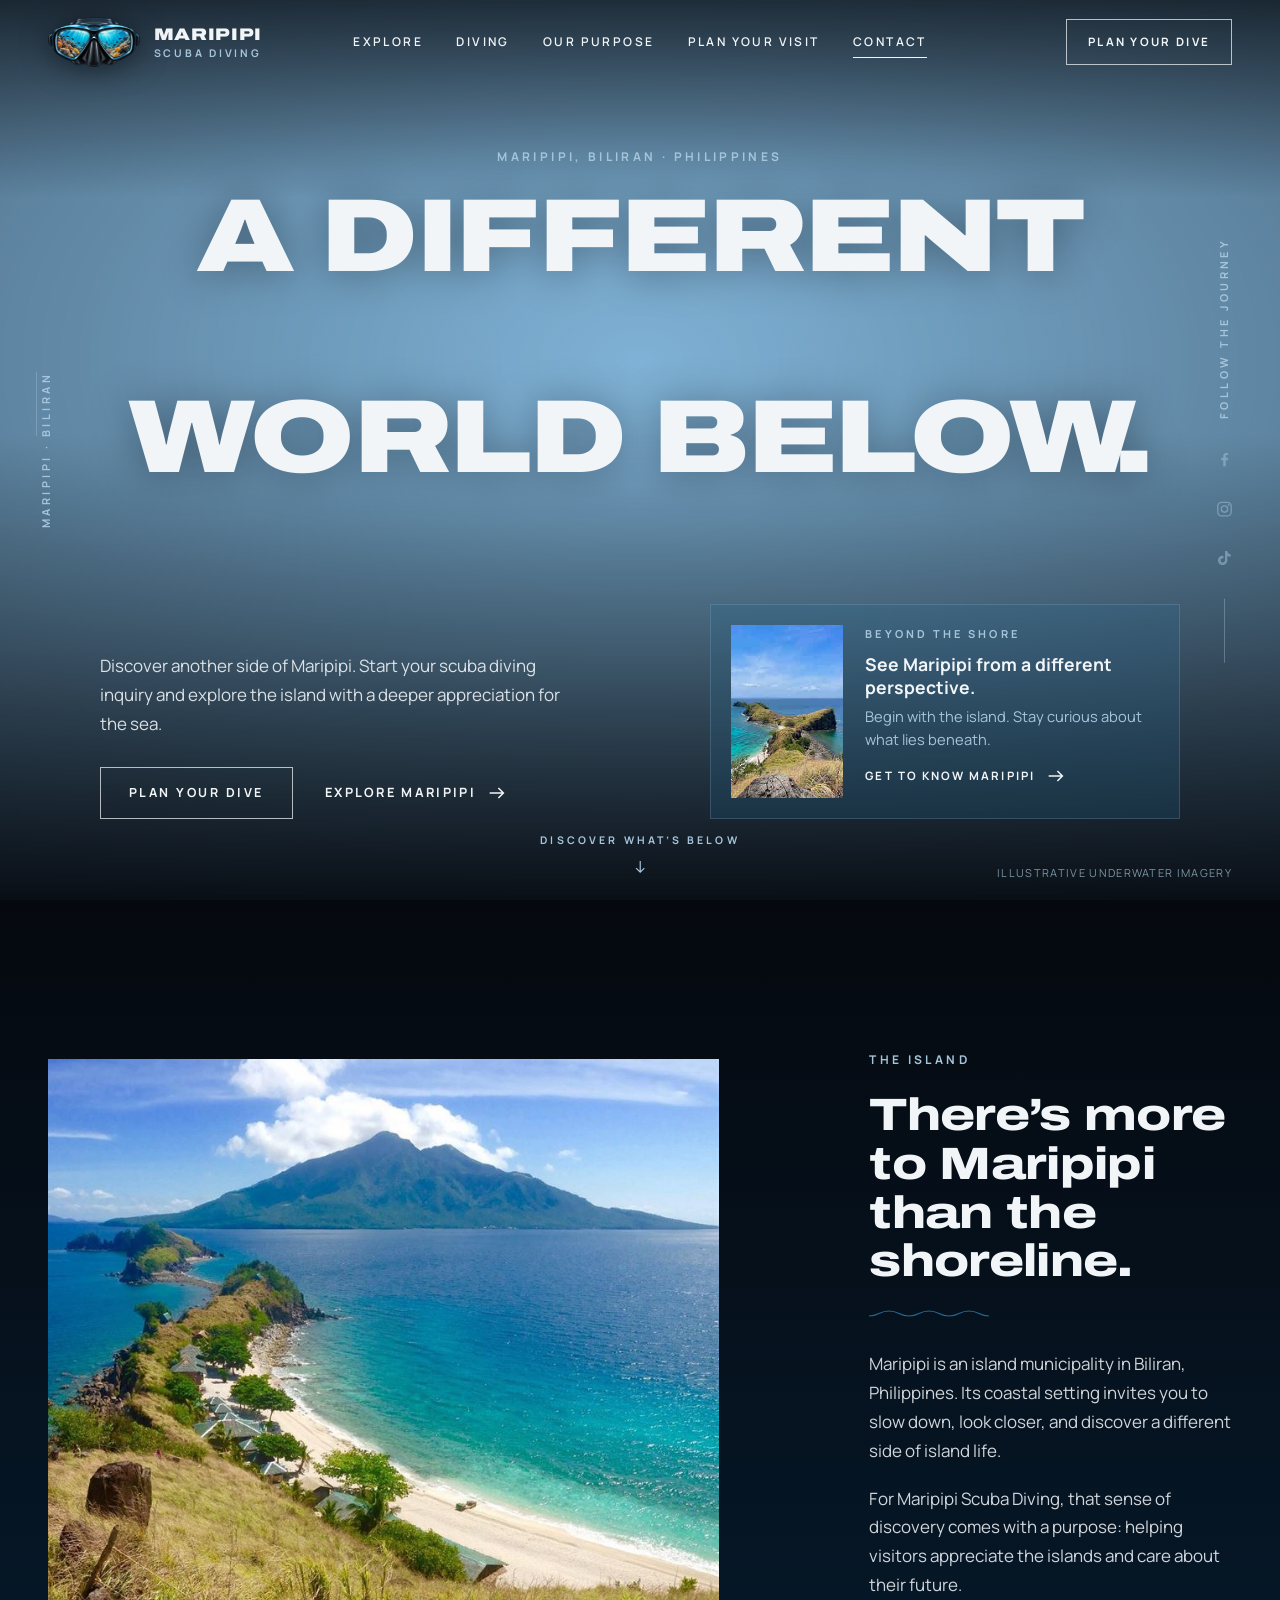
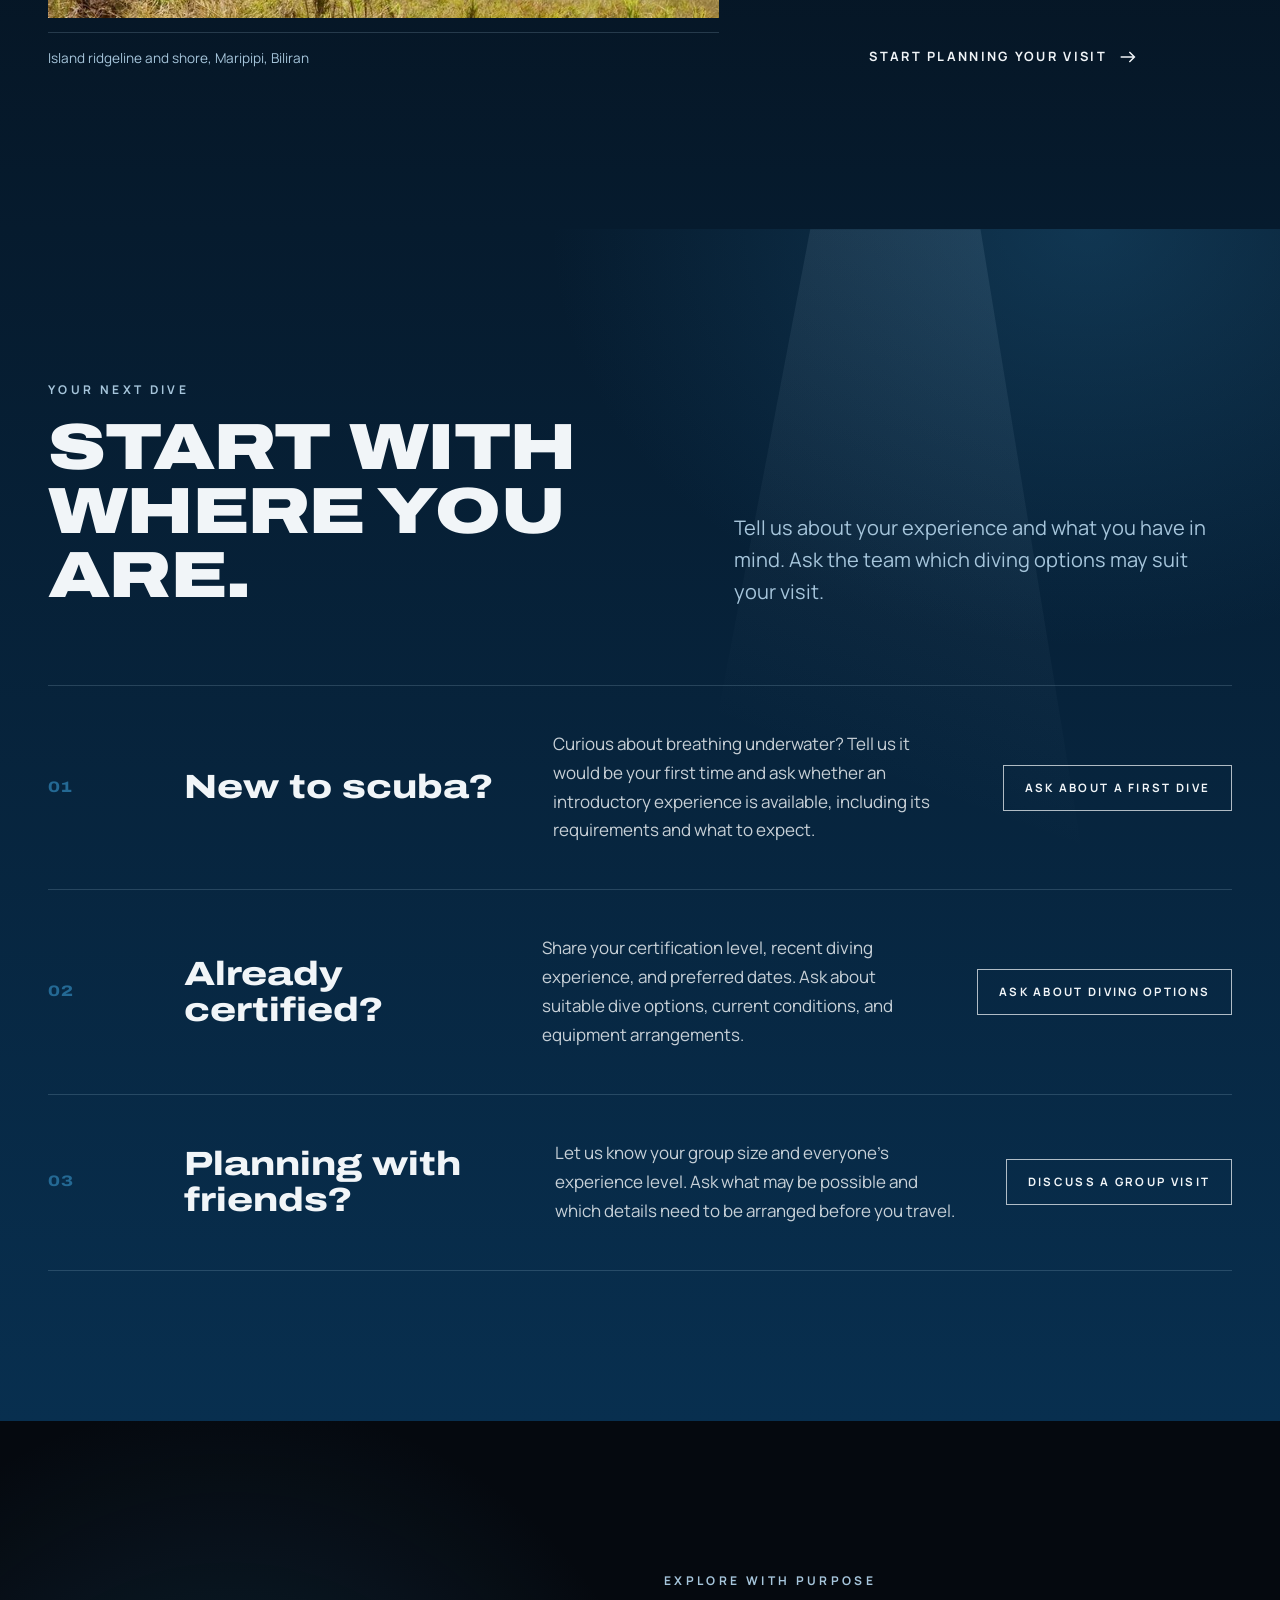
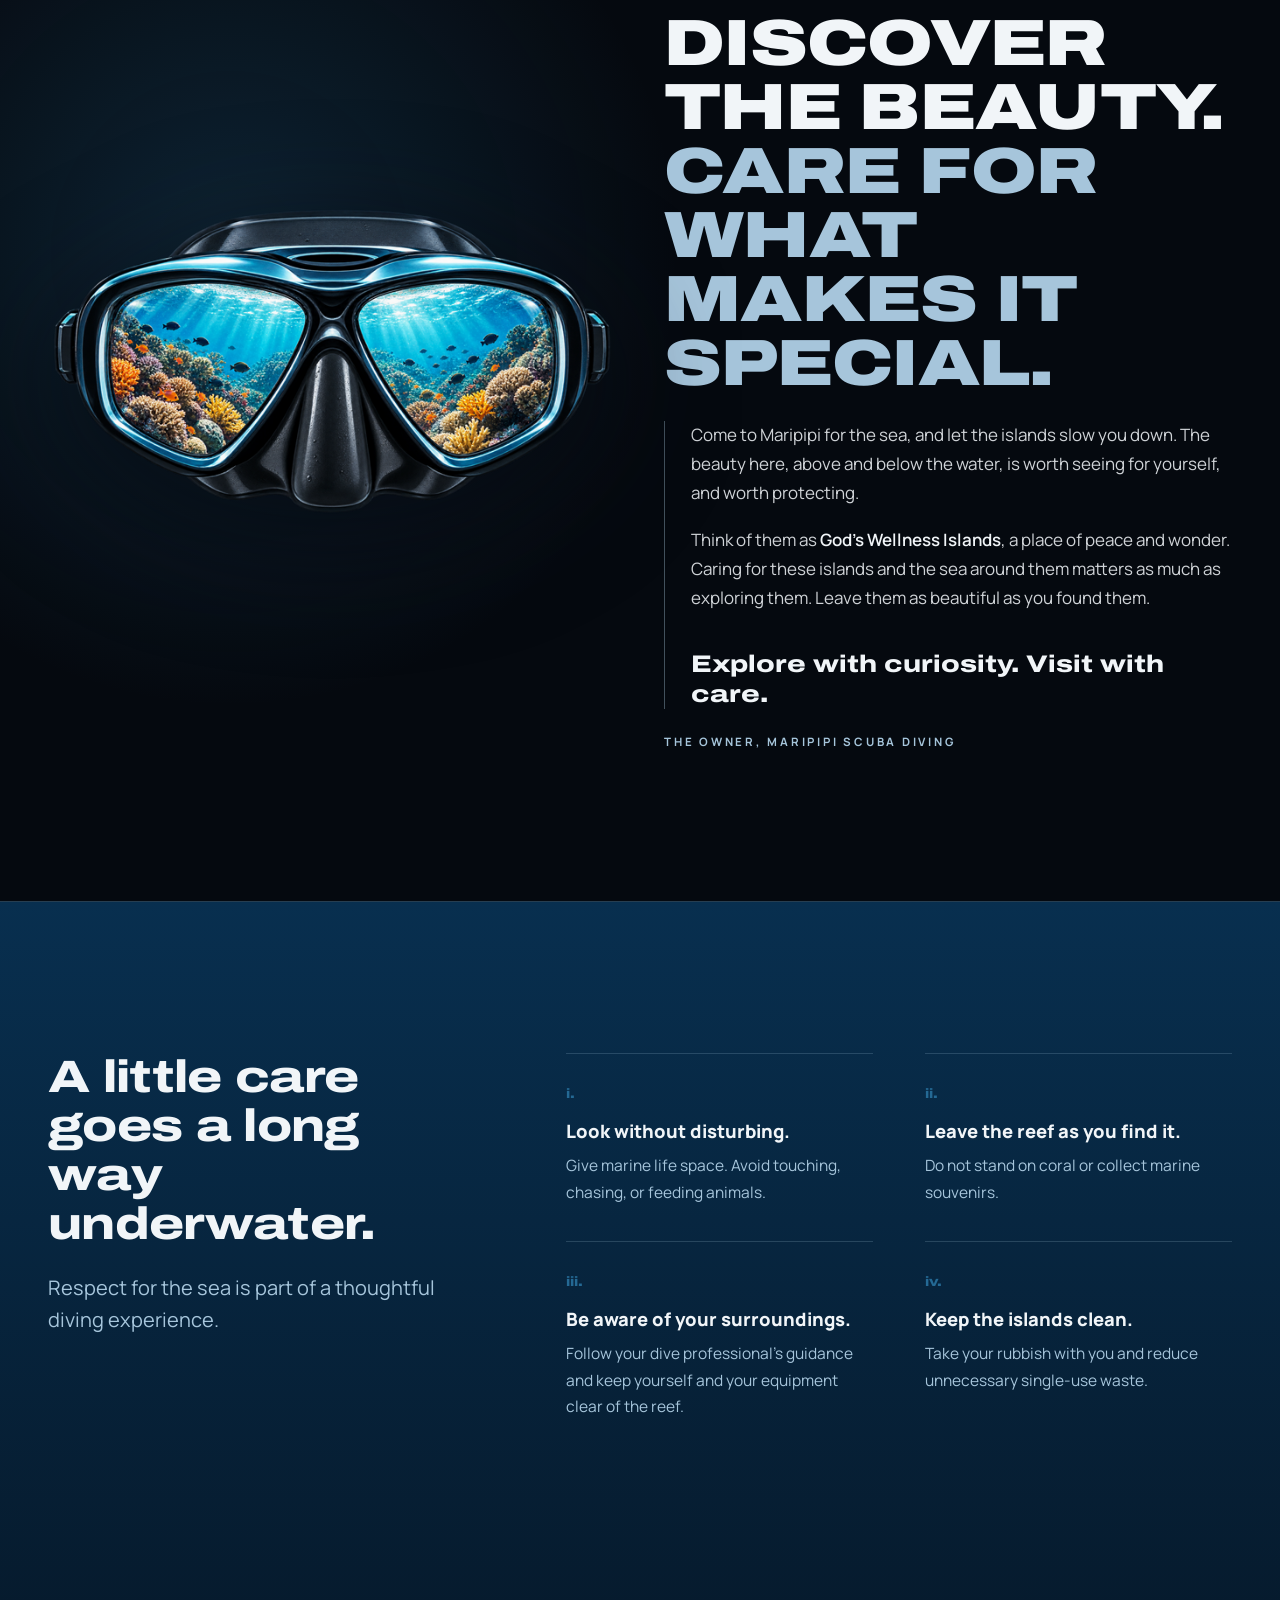
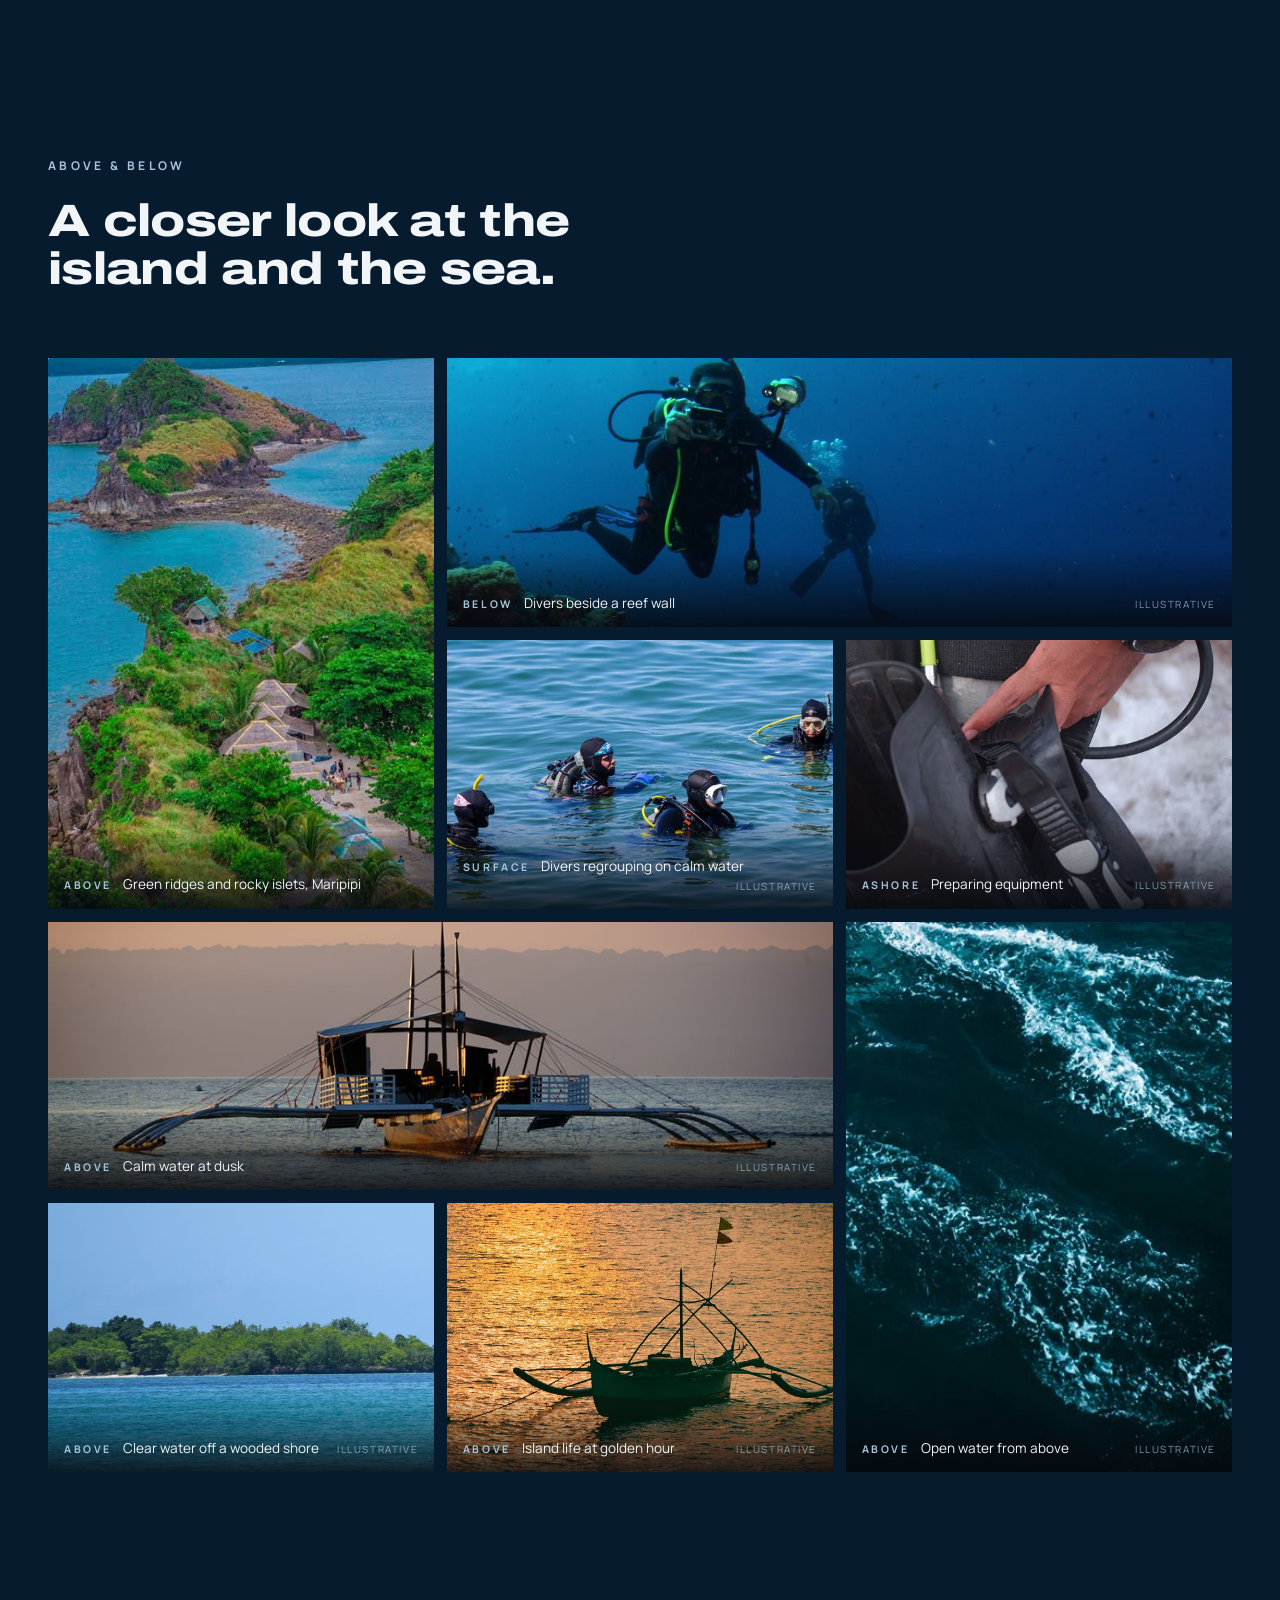
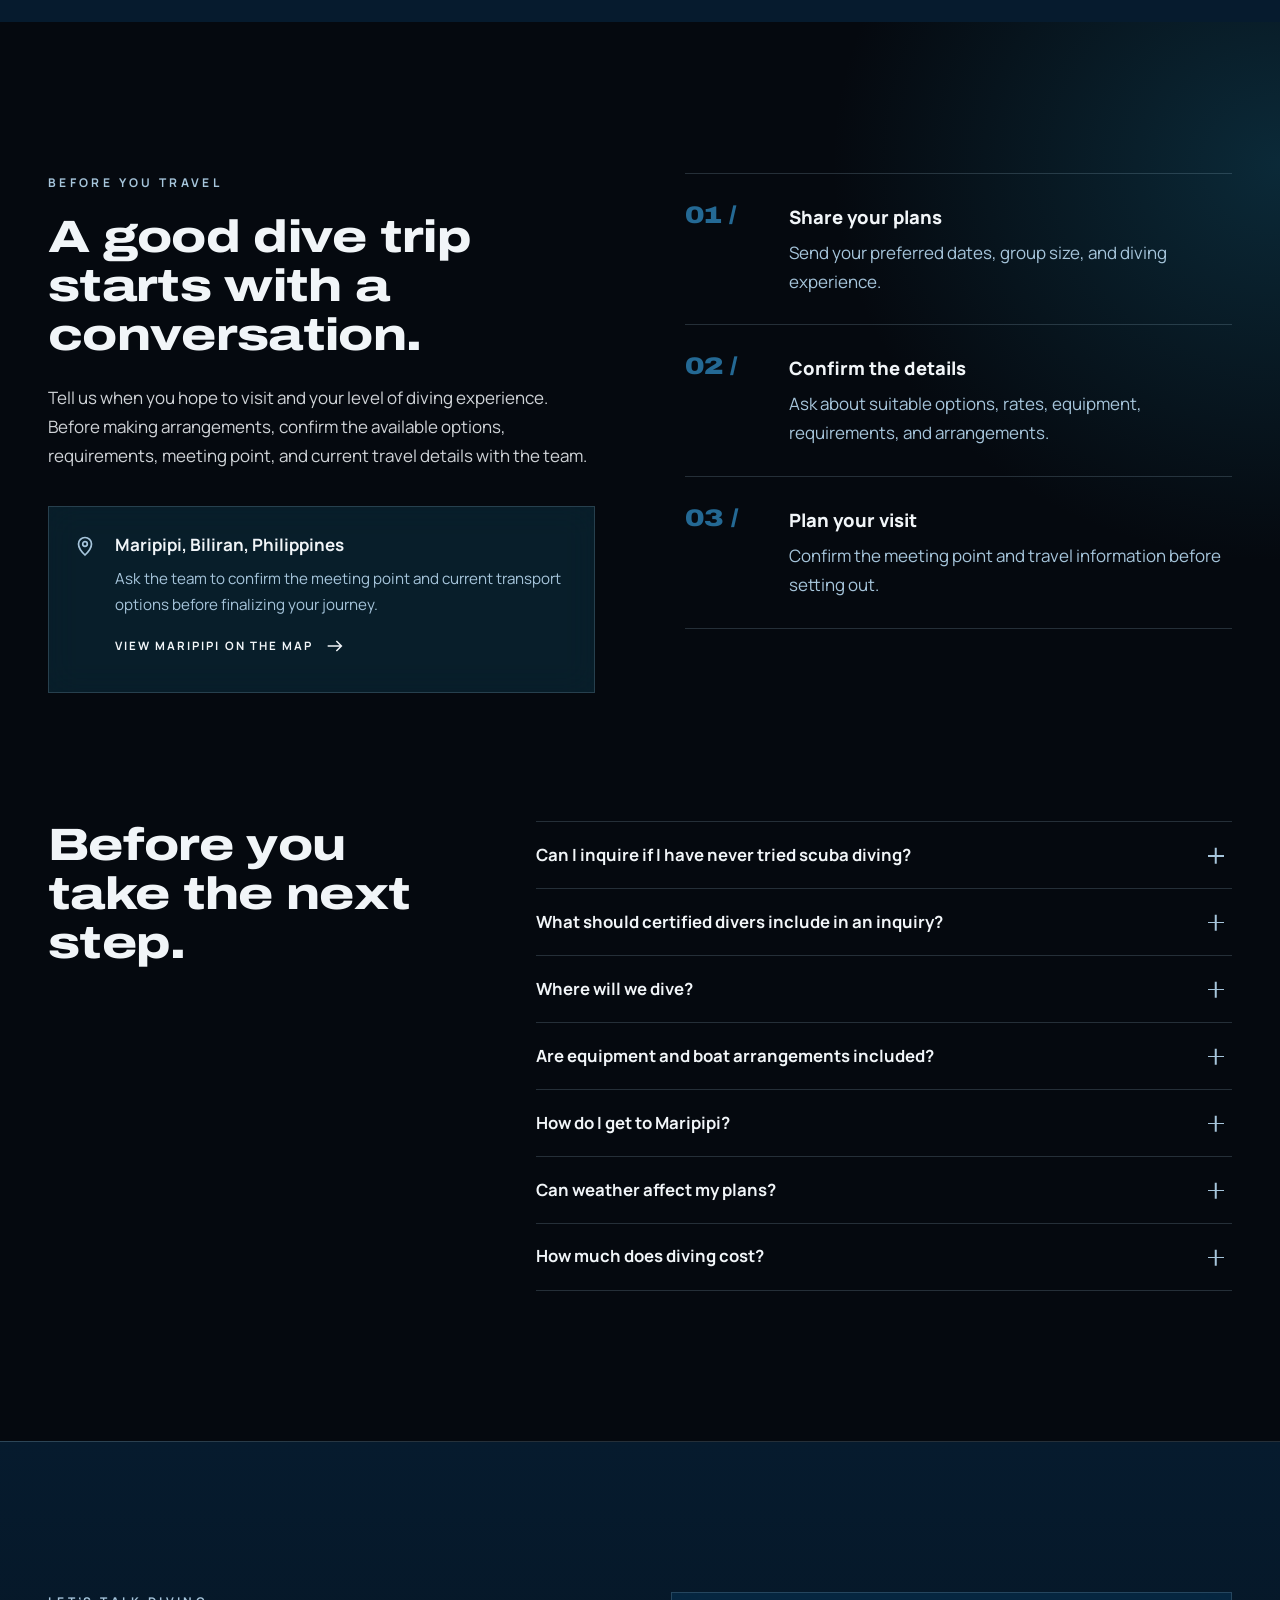
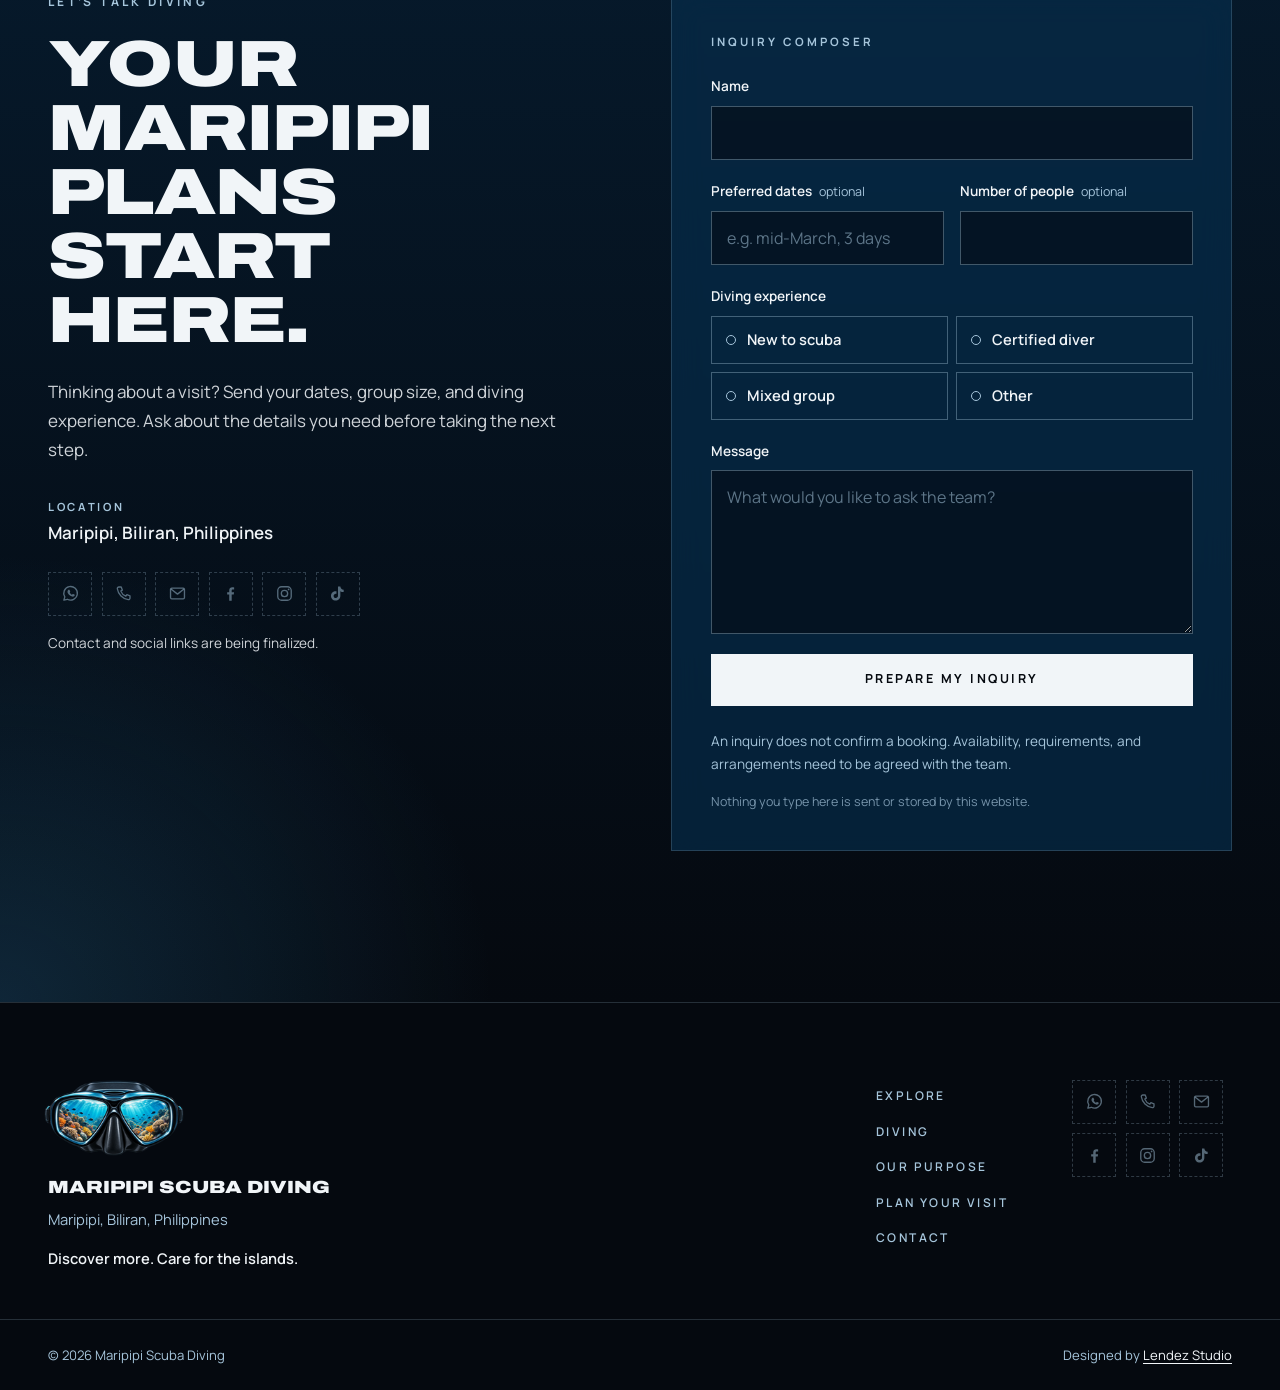
==== commit db104012: "Rebuild gallery as an aligned mosaic with all usable photos Eight images in a fixed grid with overla" ====
--- a/index.html
+++ b/index.html
@@ -262,29 +262,37 @@
           <h2 class="h2" id="gallery-title">A closer look at the island and the sea.</h2>
         </header>
         <div class="gallery__grid">
-          <figure class="gallery__item gallery__item--above reveal">
-            <div class="frame">
-              <img src="assets/img/island-ridge-cottages-452.jpg" width="452" height="678" alt="Looking down a green island ridge with thatched cottages towards rocky islets and blue water." loading="lazy" decoding="async">
-            </div>
-            <figcaption><span class="eyebrow eyebrow--small">Above</span> Green ridges and rocky islets, Maripipi</figcaption>
-          </figure>
-          <figure class="gallery__item gallery__item--below reveal">
-            <div class="frame">
-              <img src="assets/img/divers-reef-wall-1600.jpg" srcset="assets/img/divers-reef-wall-1000.jpg 1000w, assets/img/divers-reef-wall-1600.jpg 1600w" sizes="(min-width: 960px) 60vw, 100vw" width="1600" height="893" alt="Two scuba divers swim in open blue water beside a coral-covered reef wall; the nearer diver holds a camera." loading="lazy" decoding="async">
-            </div>
-            <figcaption><span class="eyebrow eyebrow--small">Below</span> Divers beside a reef wall <span class="image-note">Illustrative underwater imagery</span></figcaption>
-          </figure>
-          <figure class="gallery__item gallery__item--dusk reveal">
-            <div class="frame">
-              <img src="assets/img/outrigger-dusk-1400.jpg" srcset="assets/img/outrigger-dusk-900.jpg 900w, assets/img/outrigger-dusk-1400.jpg 1400w" sizes="(min-width: 960px) 56vw, 100vw" width="1400" height="933" alt="A large outrigger boat with a canopy rests on calm water at dusk, a mountain ridge behind it." loading="lazy" decoding="async">
-            </div>
-            <figcaption><span class="eyebrow eyebrow--small">Above</span> Calm water at dusk <span class="image-note">Illustrative imagery</span></figcaption>
-          </figure>
-          <figure class="gallery__item gallery__item--golden reveal">
-            <div class="frame">
-              <img src="assets/img/outrigger-golden-1000.jpg" srcset="assets/img/outrigger-golden-700.jpg 700w, assets/img/outrigger-golden-1000.jpg 1000w" sizes="(min-width: 960px) 34vw, 100vw" width="1000" height="800" alt="A small fishing outrigger silhouetted on golden, sunlit water." loading="lazy" decoding="async">
-            </div>
-            <figcaption><span class="eyebrow eyebrow--small">Above</span> Island life at golden hour <span class="image-note">Illustrative imagery</span></figcaption>
+          <figure class="tile tile--cottages reveal">
+            <img src="assets/img/island-ridge-cottages-452.jpg" width="452" height="678" alt="Looking down a green island ridge with thatched cottages towards rocky islets and blue water." loading="lazy" decoding="async">
+            <figcaption><span class="tile__tag">Above</span> Green ridges and rocky islets, Maripipi</figcaption>
+          </figure>
+          <figure class="tile tile--reef reveal">
+            <img src="assets/img/divers-reef-wall-1600.jpg" srcset="assets/img/divers-reef-wall-1000.jpg 1000w, assets/img/divers-reef-wall-1600.jpg 1600w" sizes="(min-width: 961px) 62vw, 100vw" width="1600" height="893" alt="Two scuba divers swim in open blue water beside a coral-covered reef wall; the nearer diver holds a camera." loading="lazy" decoding="async">
+            <figcaption><span class="tile__tag">Below</span> Divers beside a reef wall <span class="tile__note">Illustrative</span></figcaption>
+          </figure>
+          <figure class="tile tile--surface reveal">
+            <img src="assets/img/divers-surface-1000.jpg" srcset="assets/img/divers-surface-700.jpg 700w, assets/img/divers-surface-1000.jpg 1000w" sizes="(min-width: 961px) 31vw, 50vw" width="1000" height="542" alt="Four divers in hoods and masks float together at the surface of calm green-blue water." loading="lazy" decoding="async">
+            <figcaption><span class="tile__tag">Surface</span> Divers regrouping on calm water <span class="tile__note">Illustrative</span></figcaption>
+          </figure>
+          <figure class="tile tile--gear reveal">
+            <img src="assets/img/gear-check-800.jpg" srcset="assets/img/gear-check-560.jpg 560w, assets/img/gear-check-800.jpg 800w" sizes="(min-width: 961px) 31vw, 50vw" width="800" height="700" alt="Close-up of a diver's hand adjusting a fin strap beside a scuba cylinder on the shore." loading="lazy" decoding="async">
+            <figcaption><span class="tile__tag">Ashore</span> Preparing equipment <span class="tile__note">Illustrative</span></figcaption>
+          </figure>
+          <figure class="tile tile--dusk reveal">
+            <img src="assets/img/outrigger-dusk-1400.jpg" srcset="assets/img/outrigger-dusk-900.jpg 900w, assets/img/outrigger-dusk-1400.jpg 1400w" sizes="(min-width: 961px) 62vw, 100vw" width="1400" height="933" alt="A large outrigger boat with a canopy rests on calm water at dusk, a mountain ridge behind it." loading="lazy" decoding="async">
+            <figcaption><span class="tile__tag">Above</span> Calm water at dusk <span class="tile__note">Illustrative</span></figcaption>
+          </figure>
+          <figure class="tile tile--wake reveal">
+            <img src="assets/img/open-water-wake-800.jpg" srcset="assets/img/open-water-wake-560.jpg 560w, assets/img/open-water-wake-800.jpg 800w" sizes="(min-width: 961px) 31vw, 50vw" width="800" height="721" alt="Aerial view of white wake trails across deep blue open water." loading="lazy" decoding="async">
+            <figcaption><span class="tile__tag">Above</span> Open water from above <span class="tile__note">Illustrative</span></figcaption>
+          </figure>
+          <figure class="tile tile--islet reveal">
+            <img src="assets/img/wooded-islet-1000.jpg" srcset="assets/img/wooded-islet-700.jpg 700w, assets/img/wooded-islet-1000.jpg 1000w" sizes="(min-width: 961px) 31vw, 50vw" width="1000" height="567" alt="A low wooded island across clear turquoise water under a blue sky." loading="lazy" decoding="async">
+            <figcaption><span class="tile__tag">Above</span> Clear water off a wooded shore <span class="tile__note">Illustrative</span></figcaption>
+          </figure>
+          <figure class="tile tile--golden reveal">
+            <img src="assets/img/outrigger-golden-1000.jpg" srcset="assets/img/outrigger-golden-700.jpg 700w, assets/img/outrigger-golden-1000.jpg 1000w" sizes="(min-width: 961px) 31vw, 100vw" width="1000" height="800" alt="A small fishing outrigger silhouetted on golden, sunlit water." loading="lazy" decoding="async">
+            <figcaption><span class="tile__tag">Above</span> Island life at golden hour <span class="tile__note">Illustrative</span></figcaption>
           </figure>
         </div>
       </div>
--- a/css/styles.css
+++ b/css/styles.css
@@ -671,18 +671,46 @@
 .gallery__head { max-width: 40rem; margin-bottom: clamp(2.5rem, 5vw, 4rem); }
 .gallery__grid {
   display: grid;
-  grid-template-columns: repeat(12, minmax(0, 1fr));
-  gap: 2.5rem var(--gutter);
-  align-items: end;
-}
-.gallery__item--above { grid-column: 1 / span 4; }
-.gallery__item--above .frame { aspect-ratio: 2 / 3; }
-.gallery__item--below { grid-column: 6 / span 7; margin-bottom: clamp(0rem, 8vw, 7rem); }
-.gallery__item--below .frame { aspect-ratio: 16 / 9; }
-.gallery__item--dusk { grid-column: 2 / span 6; }
-.gallery__item--dusk .frame { aspect-ratio: 3 / 2; }
-.gallery__item--golden { grid-column: 9 / span 4; align-self: start; margin-top: clamp(0rem, 6vw, 5rem); }
-.gallery__item--golden .frame { aspect-ratio: 5 / 4; }
+  grid-template-columns: repeat(3, minmax(0, 1fr));
+  grid-auto-rows: clamp(190px, 21vw, 310px);
+  grid-template-areas:
+    "cottages reef reef"
+    "cottages surface gear"
+    "dusk dusk wake"
+    "islet golden wake";
+  gap: clamp(0.5rem, 1vw, 0.9rem);
+}
+.tile { position: relative; margin: 0; overflow: hidden; background: var(--navy); }
+.tile img { width: 100%; height: 100%; object-fit: cover; transition: transform 1.6s var(--ease); }
+.tile:hover img { transform: scale(1.03); }
+.tile figcaption {
+  position: absolute;
+  inset: auto 0 0;
+  display: flex;
+  flex-wrap: wrap;
+  align-items: baseline;
+  gap: 0.25rem 0.7rem;
+  margin: 0;
+  padding: 2.75rem 1rem 0.9rem;
+  border: 0;
+  background: linear-gradient(0deg, rgba(5, 9, 15, 0.85), rgba(5, 9, 15, 0));
+  font-size: 0.85rem;
+  line-height: 1.4;
+  color: var(--white);
+}
+.tile__tag { font-size: 0.66rem; font-weight: 700; letter-spacing: 0.24em; text-transform: uppercase; color: var(--pale); }
+.tile__note { margin-left: auto; font-size: 0.62rem; letter-spacing: 0.16em; text-transform: uppercase; color: rgba(166, 197, 219, 0.75); }
+.tile--cottages { grid-area: cottages; }
+.tile--reef { grid-area: reef; }
+.tile--reef img { object-position: 50% 30%; }
+.tile--surface { grid-area: surface; }
+.tile--gear { grid-area: gear; }
+.tile--dusk { grid-area: dusk; }
+.tile--dusk img { object-position: 50% 62%; }
+.tile--wake { grid-area: wake; }
+.tile--islet { grid-area: islet; }
+.tile--golden { grid-area: golden; }
+.tile--golden img { object-position: 50% 78%; }
 
 /* Plan */
 .plan {
@@ -1029,11 +1057,18 @@
   .contact__grid { grid-template-columns: 1fr; }
 
   .principles { grid-template-columns: 1fr 1fr; }
-
-  .gallery__item--above { grid-column: 1 / span 5; }
-  .gallery__item--below { grid-column: 6 / -1; margin-bottom: 4rem; }
-  .gallery__item--dusk { grid-column: 1 / span 7; }
-  .gallery__item--golden { grid-column: 8 / -1; }
+  .gallery__grid {
+    grid-template-columns: repeat(2, minmax(0, 1fr));
+    grid-auto-rows: clamp(150px, 30vw, 260px);
+    grid-template-areas:
+      "reef reef"
+      "cottages surface"
+      "cottages gear"
+      "dusk dusk"
+      "wake islet"
+      "golden golden";
+  }
+
 
   .site-footer__grid { grid-template-columns: 1fr 1fr; }
   .site-footer__brand { grid-column: 1 / -1; }
@@ -1091,15 +1126,8 @@
   .pathway__num { font-size: 0.85rem; }
 
   .principles { grid-template-columns: 1fr; }
-
-  .gallery__item--above,
-  .gallery__item--below,
-  .gallery__item--dusk,
-  .gallery__item--golden { grid-column: 1 / -1; margin: 0; }
-  .gallery__item--above { width: 82%; }
-  .gallery__item--below { width: 92%; justify-self: end; }
-  .gallery__item--dusk { width: 100%; }
-  .gallery__item--golden { width: 80%; justify-self: end; }
+.tile figcaption { padding: 1.9rem 0.65rem 0.6rem; font-size: 0.74rem; gap: 0.1rem 0.5rem; }  .tile__tag { font-size: 0.58rem; }  .tile__note { font-size: 0.56rem; }
+
 
   .step { grid-template-columns: 3.75rem 1fr; }
   .step__num { font-size: 1.2rem; }
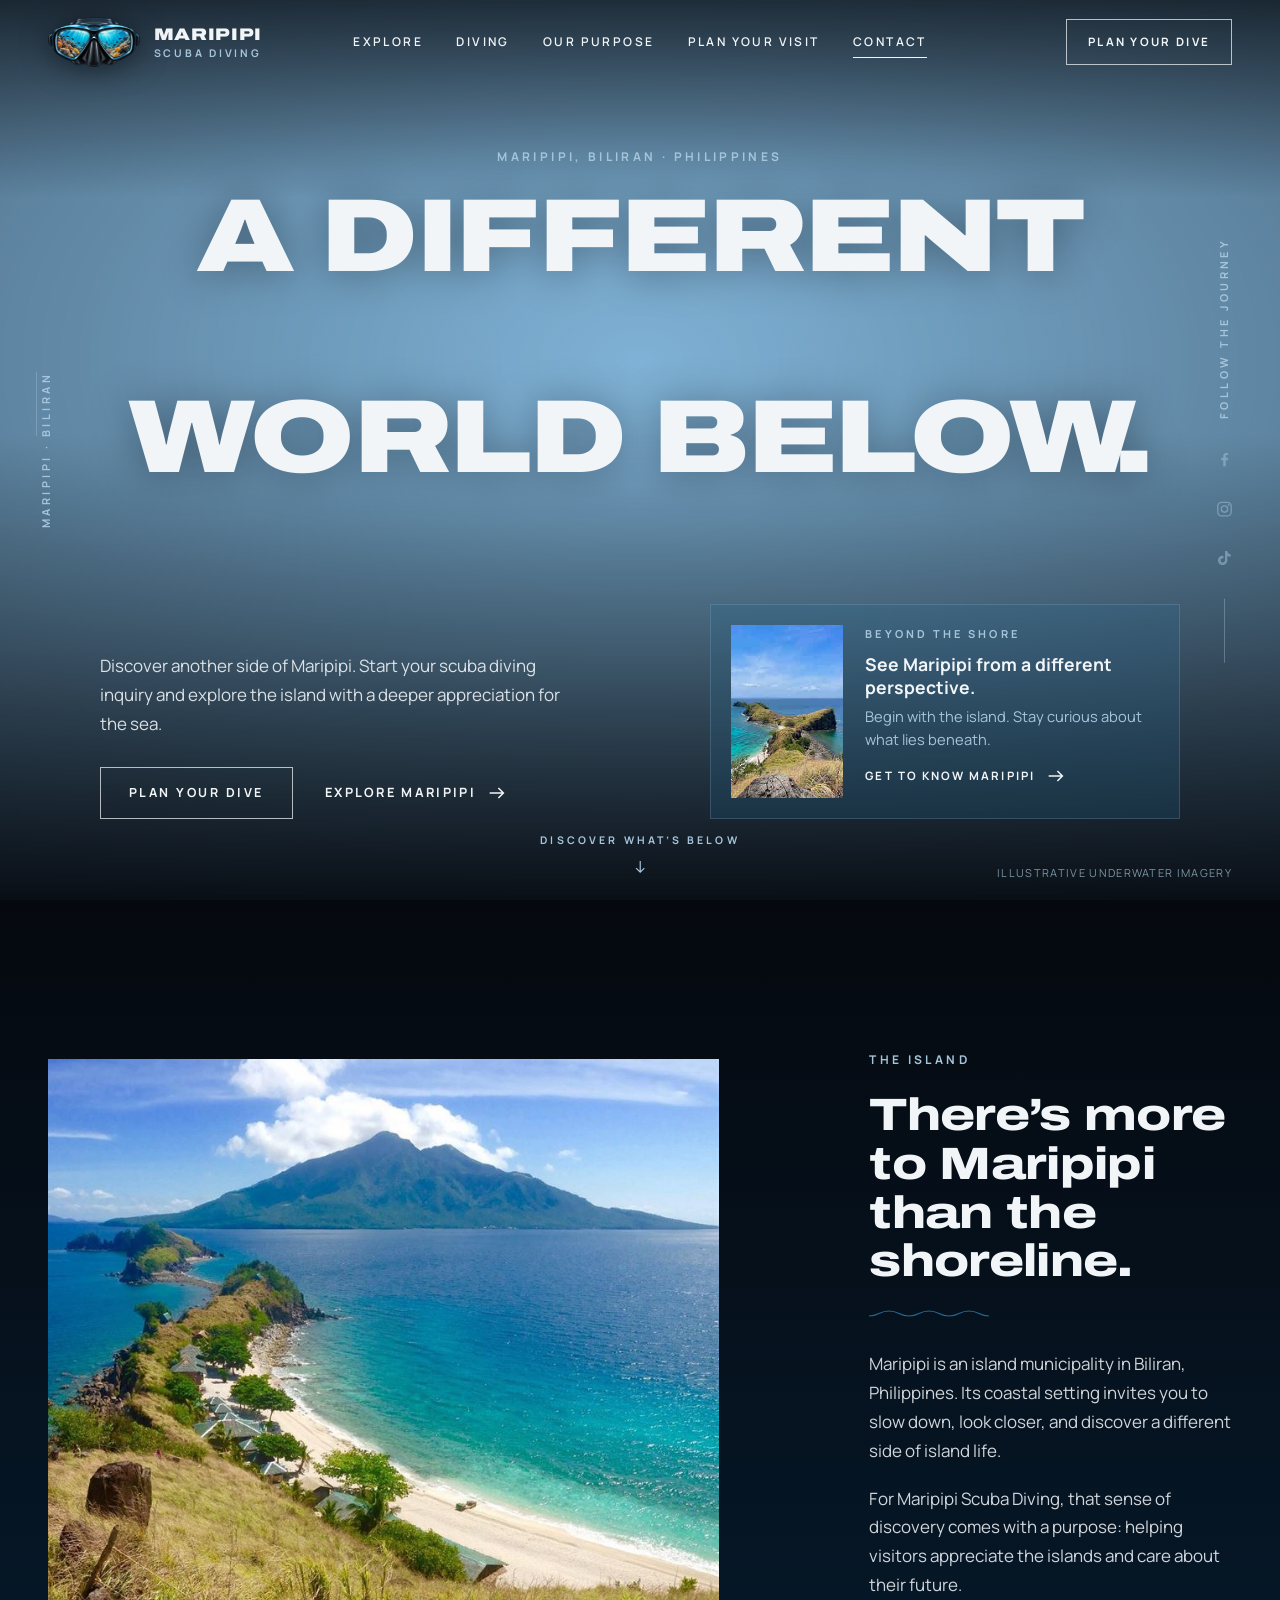
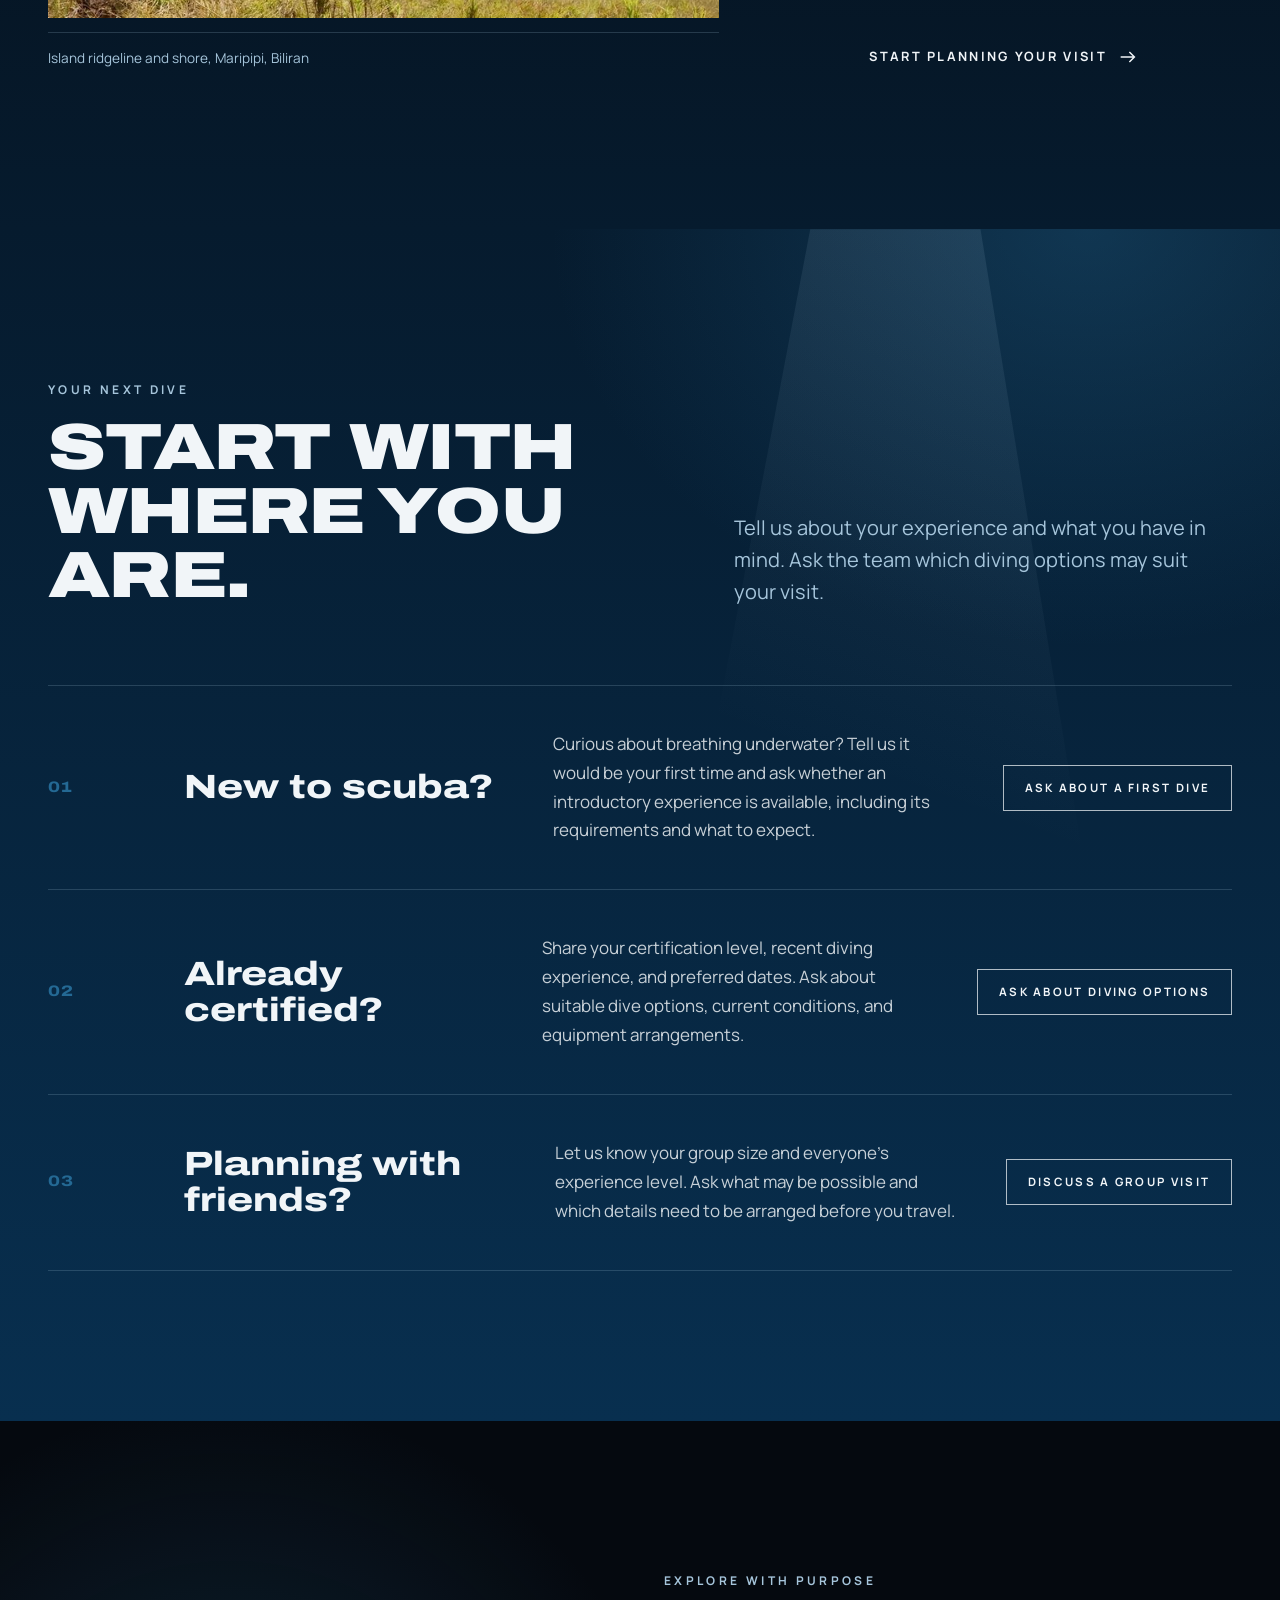
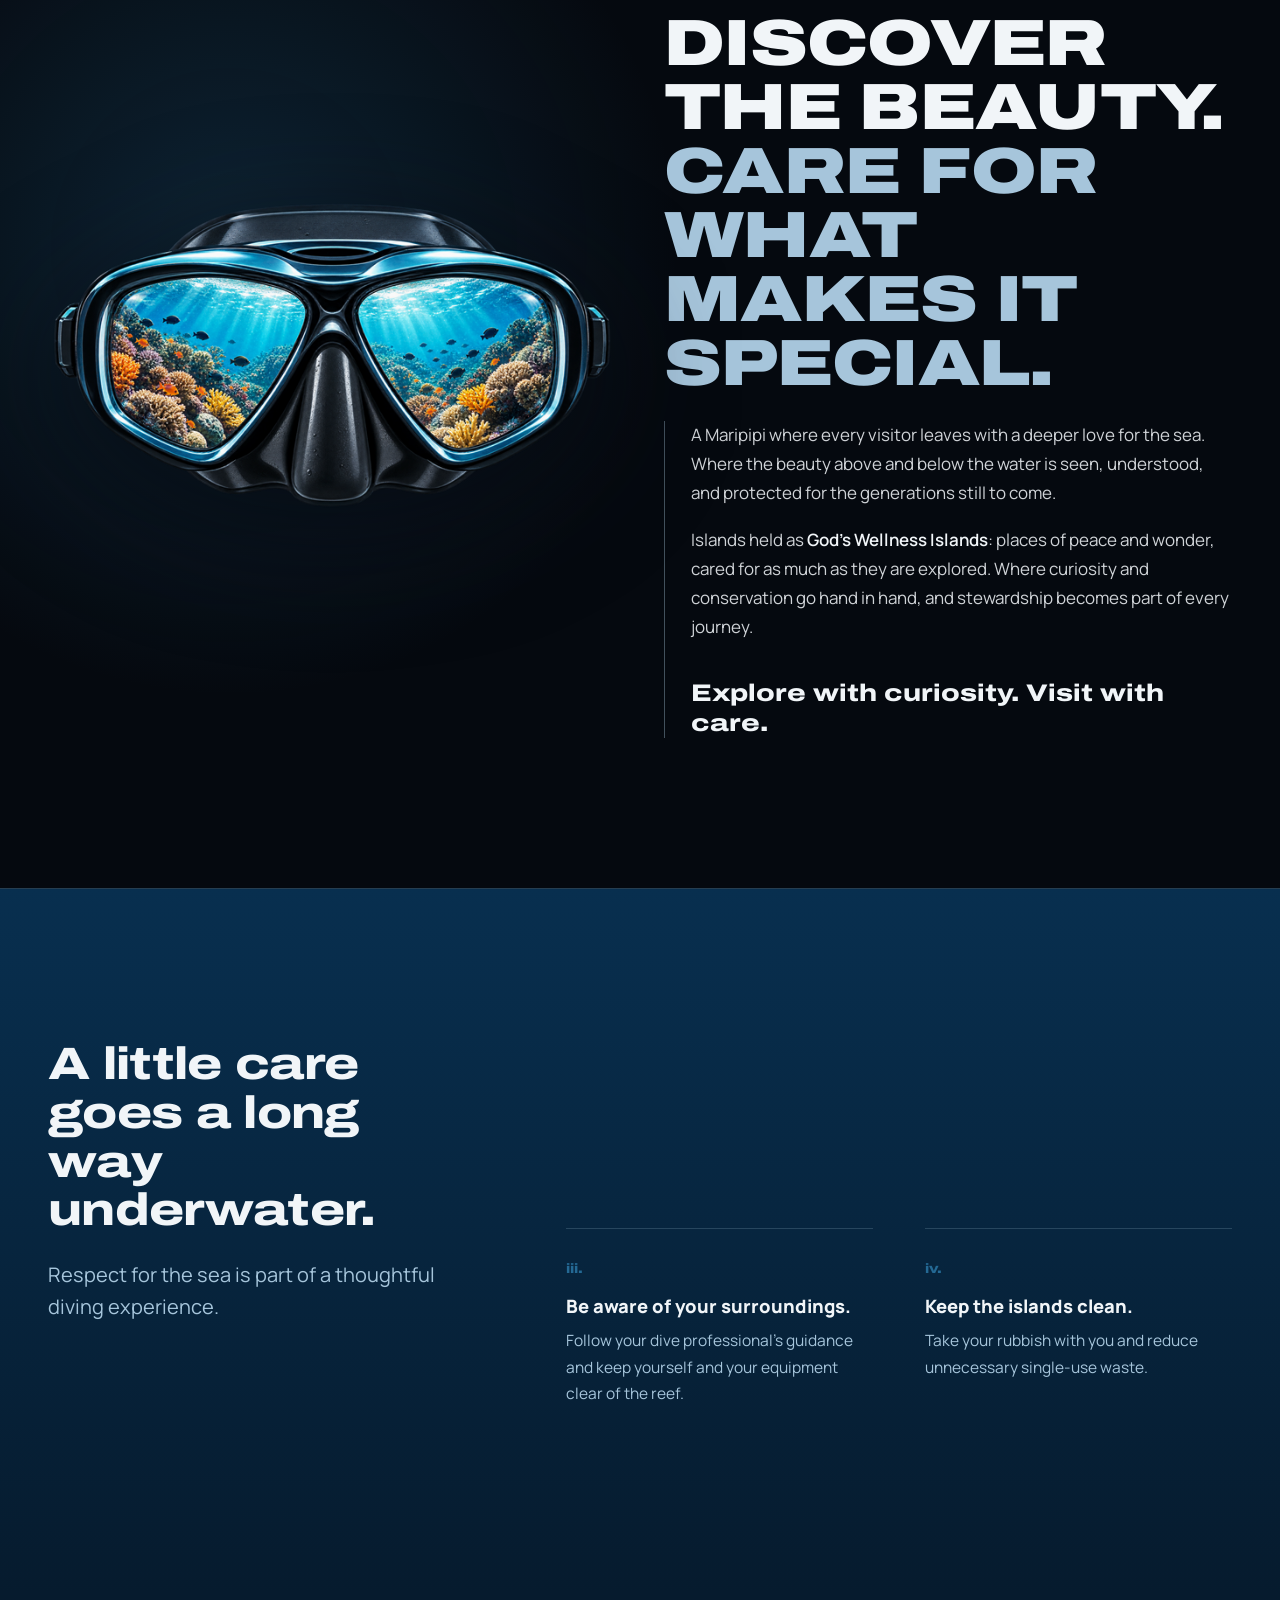
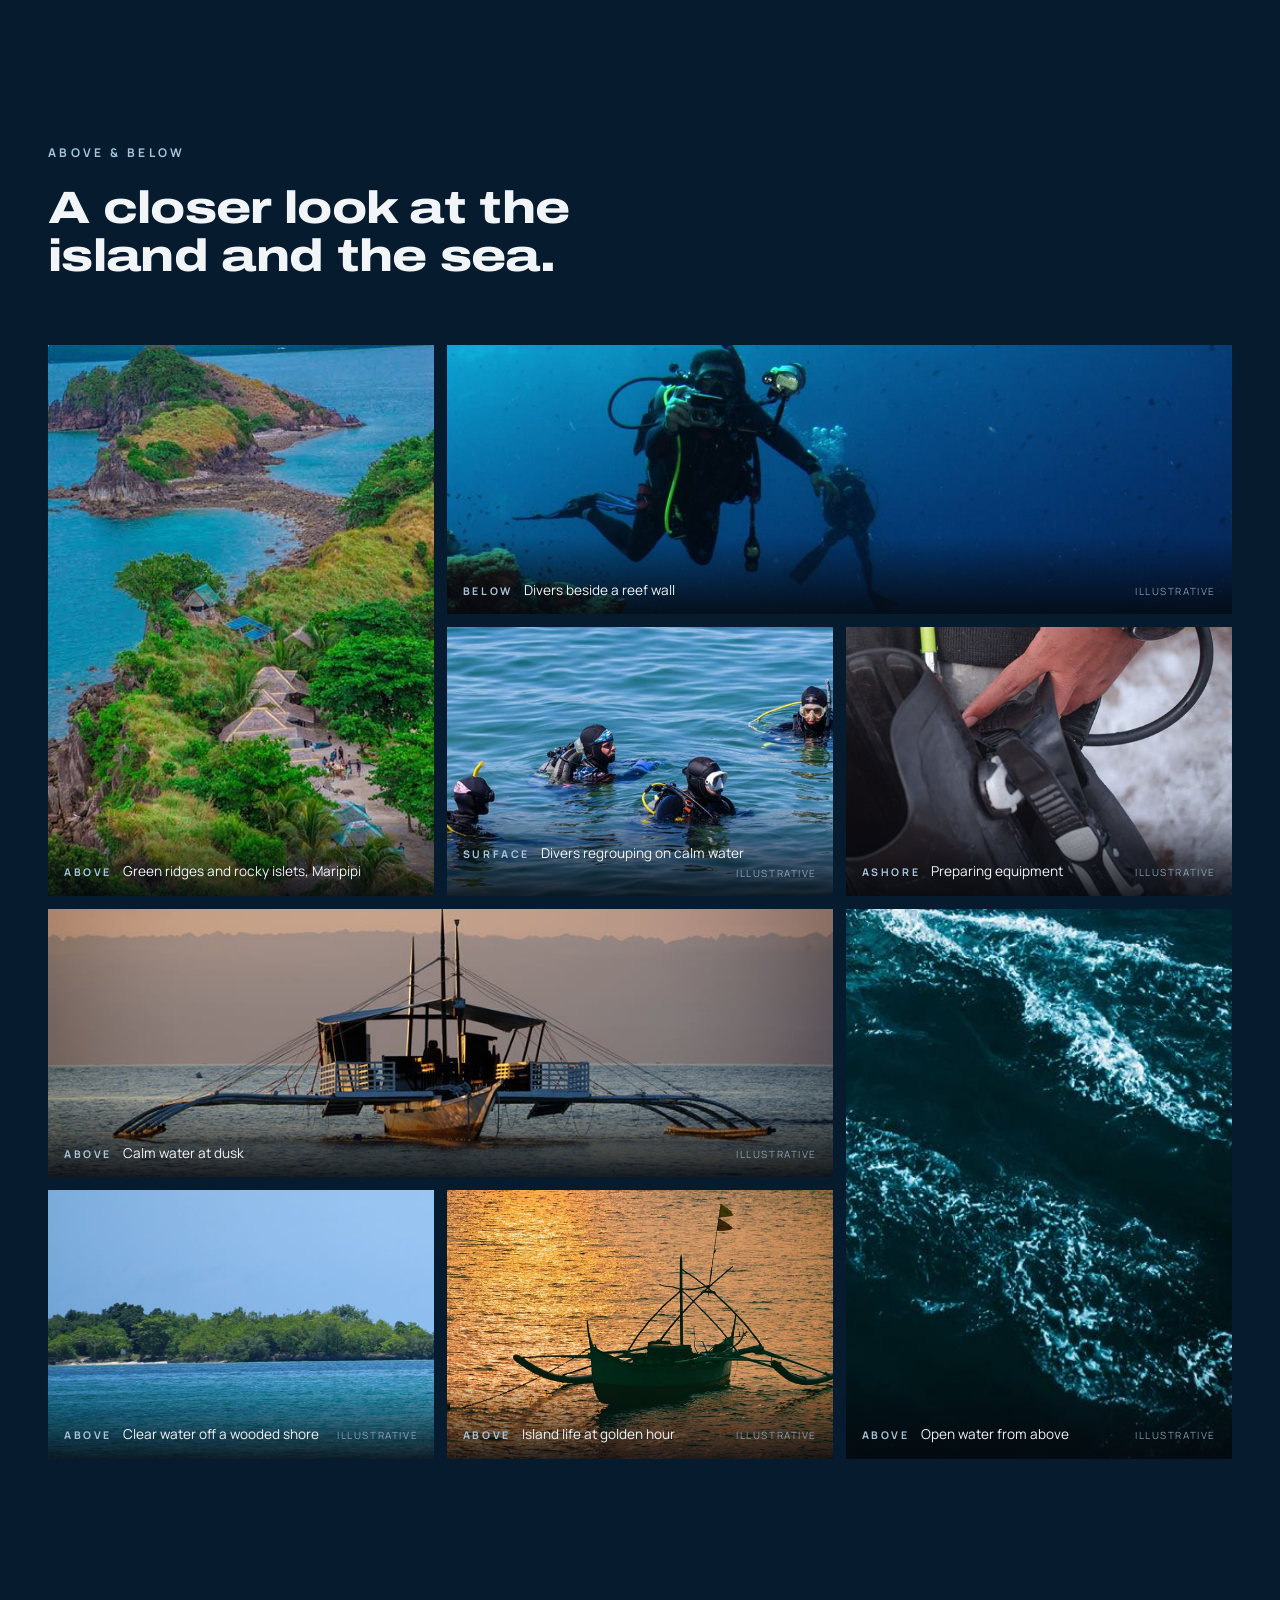
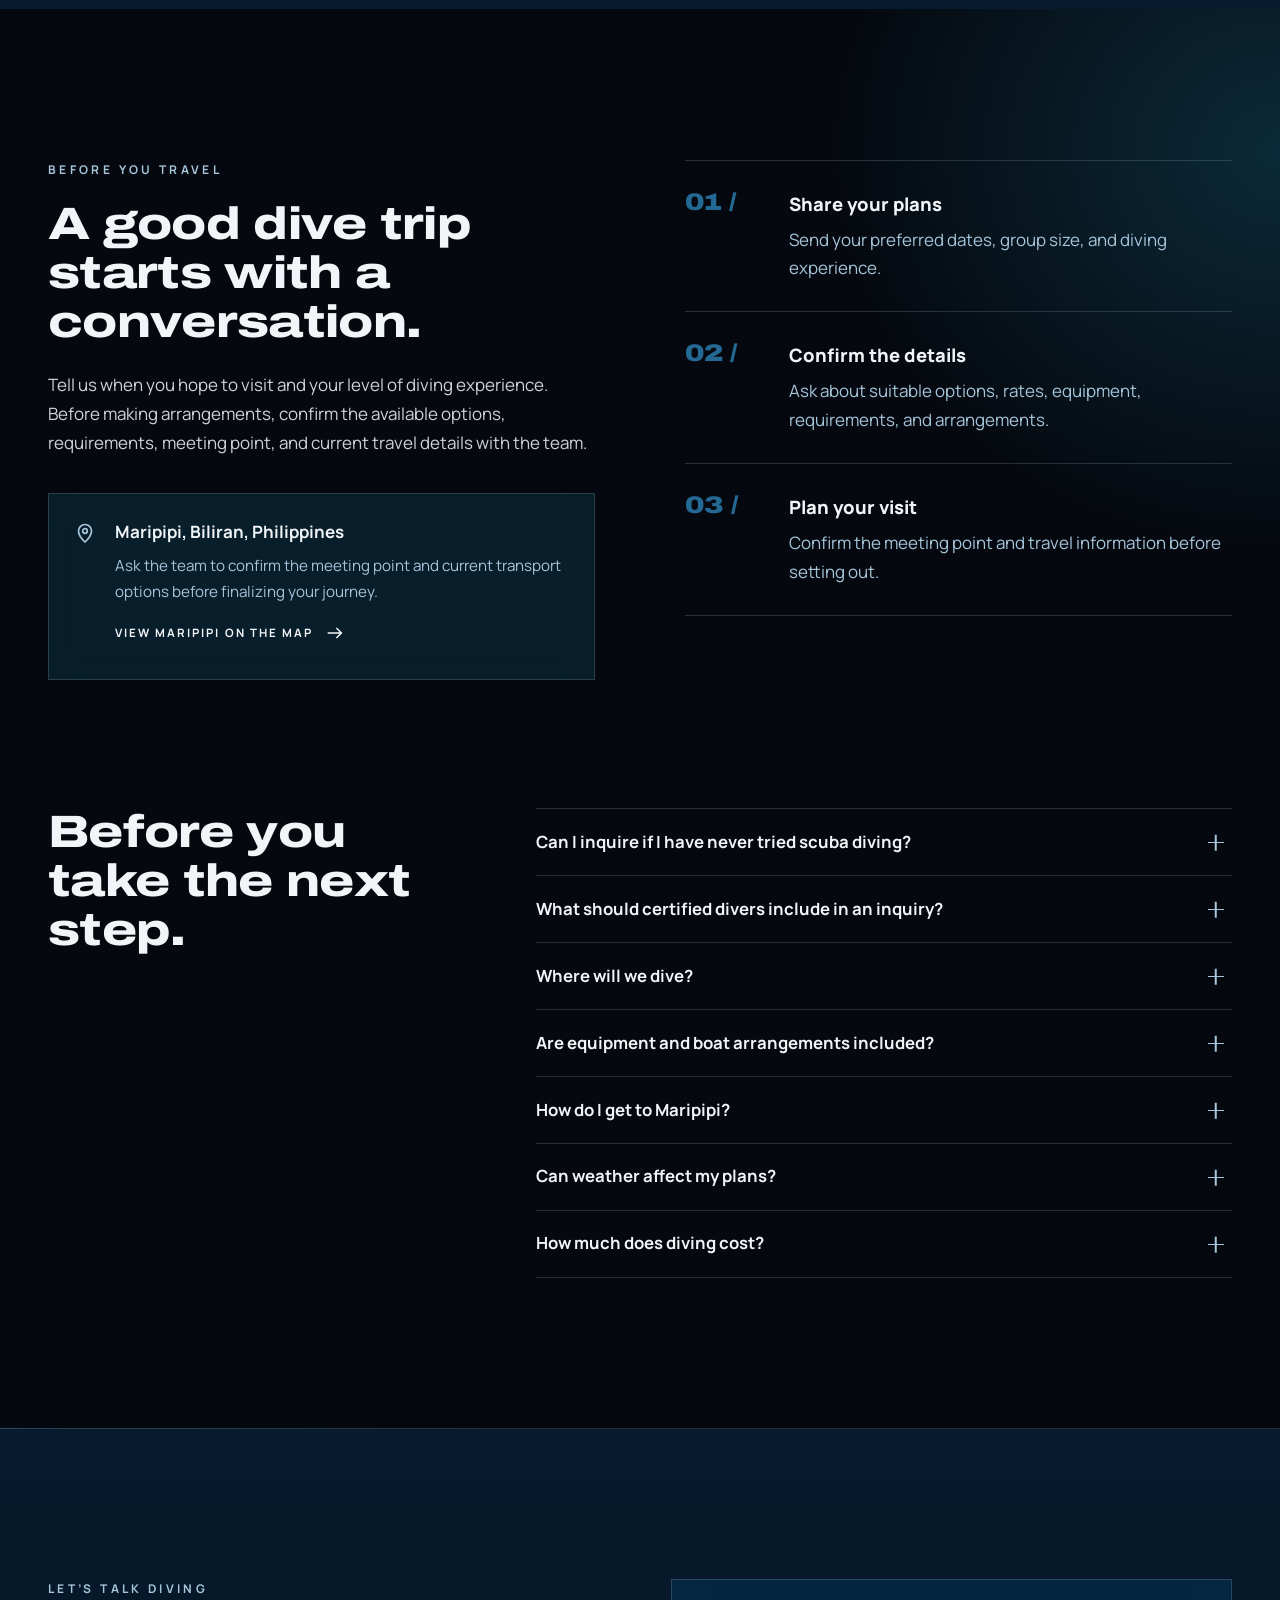
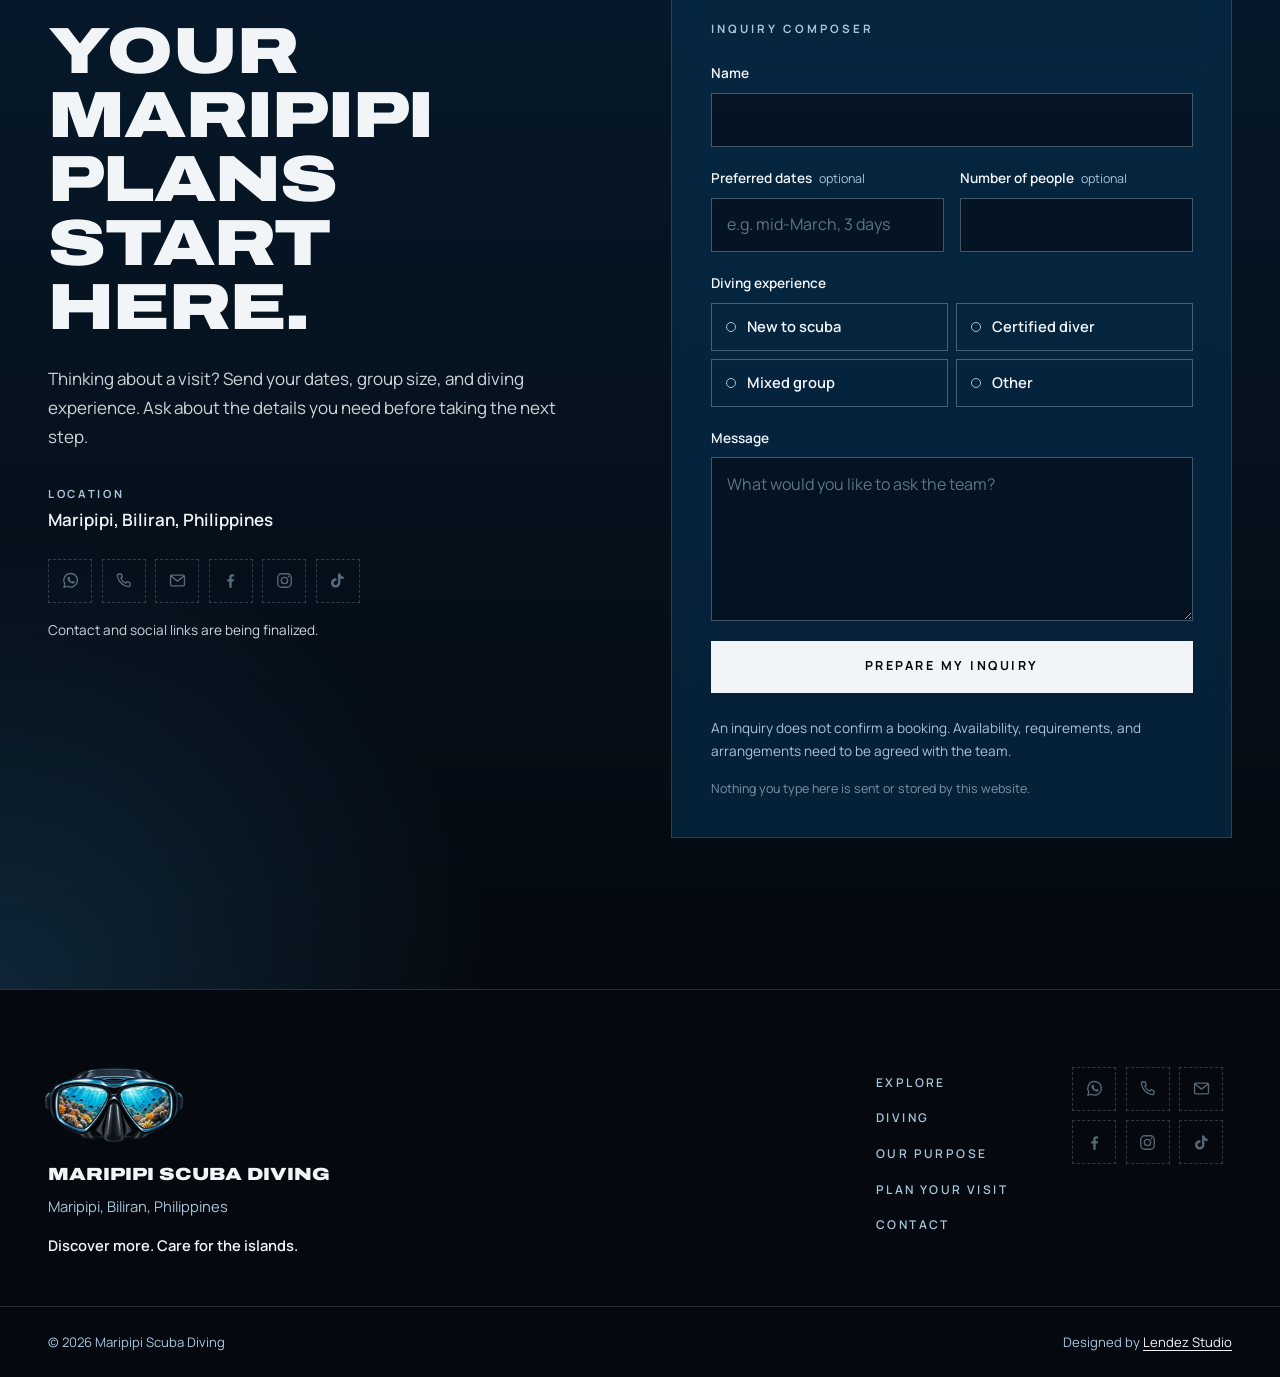
==== commit 6b65995c: "Rewrite purpose copy as a vision statement without attribution Co-Authored-By: Claude Opus 5.5 <nore" ====
--- a/index.html
+++ b/index.html
@@ -210,14 +210,11 @@
         <div class="purpose__copy reveal">
           <p class="eyebrow">Explore with purpose</p>
           <h2 class="display-2" id="purpose-title">Discover the beauty. <span class="muted">Care for what makes it special.</span></h2>
-          <figure class="purpose__quote">
-            <blockquote>
-              <p>Come to Maripipi for the sea, and let the islands slow you down. The beauty here, above and below the water, is worth seeing for yourself, and worth protecting.</p>
-              <p>Think of them as <em>God’s Wellness Islands</em>, a place of peace and wonder. Caring for these islands and the sea around them matters as much as exploring them. Leave them as beautiful as you found them.</p>
-              <p class="purpose__line">Explore with curiosity. Visit with care.</p>
-            </blockquote>
-            <figcaption>The owner, Maripipi Scuba Diving</figcaption>
-          </figure>
+          <div class="purpose__vision">
+            <p>A Maripipi where every visitor leaves with a deeper love for the sea. Where the beauty above and below the water is seen, understood, and protected for the generations still to come.</p>
+            <p>Islands held as <em>God’s Wellness Islands</em>: places of peace and wonder, cared for as much as they are explored. Where curiosity and conservation go hand in hand, and stewardship becomes part of every journey.</p>
+            <p class="purpose__line">Explore with curiosity. Visit with care.</p>
+          </div>
         </div>
       </div>
     </section>
--- a/css/styles.css
+++ b/css/styles.css
@@ -615,22 +615,9 @@
 .purpose__copy { grid-column: 7 / span 6; }
 .purpose__copy p:not(.eyebrow):not(.purpose__line) { color: rgba(241, 245, 248, 0.86); max-width: 36rem; }
 .purpose__copy em { font-style: normal; color: var(--white); font-weight: 600; }
-.purpose__quote { margin: 0; }
-.purpose__quote blockquote {
-  margin: 0;
+.purpose__vision {
   padding-left: clamp(1.1rem, 2vw, 1.6rem);
   border-left: 1px solid var(--rule-strong);
-}
-.purpose__quote figcaption {
-  display: block;
-  margin: 1.4rem 0 0;
-  padding: 0;
-  border: 0;
-  font-size: 0.72rem;
-  font-weight: 700;
-  letter-spacing: 0.24em;
-  text-transform: uppercase;
-  color: var(--pale);
 }
 .purpose__line {
   margin-top: 2.25rem;
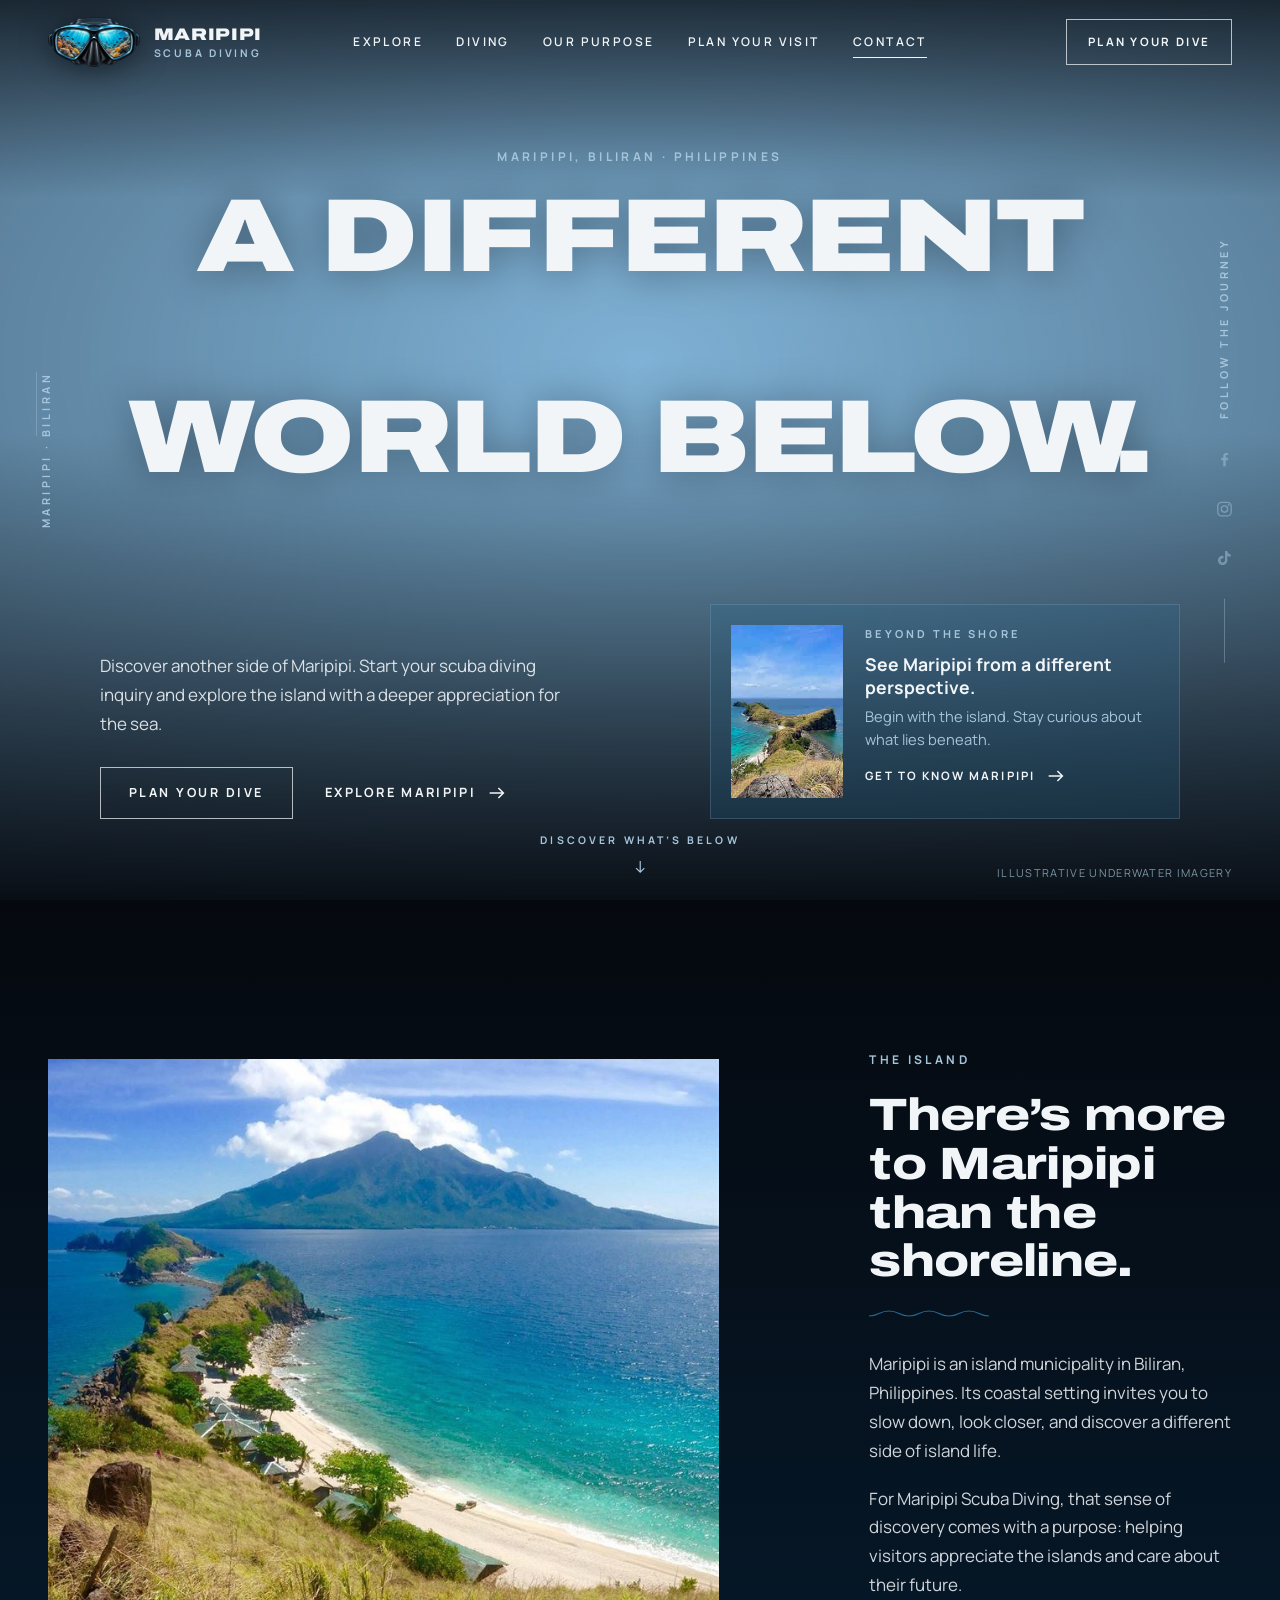
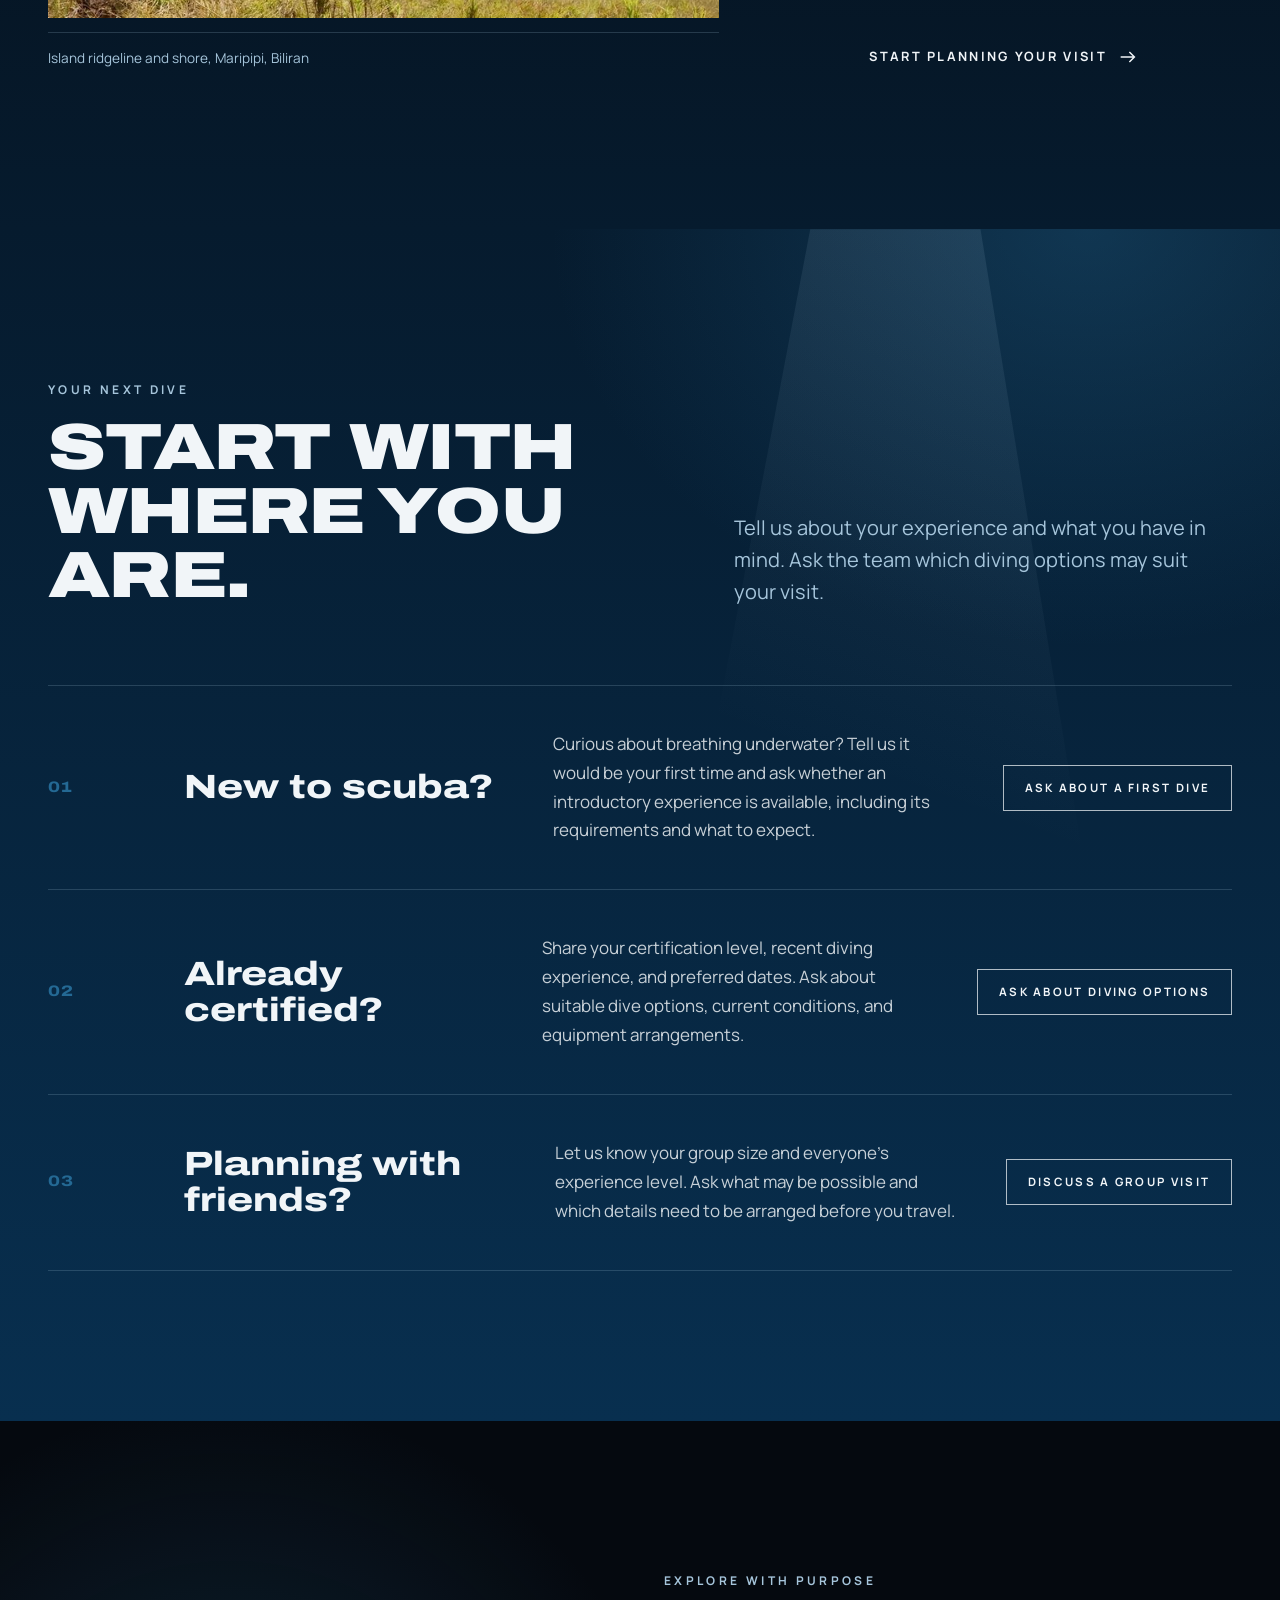
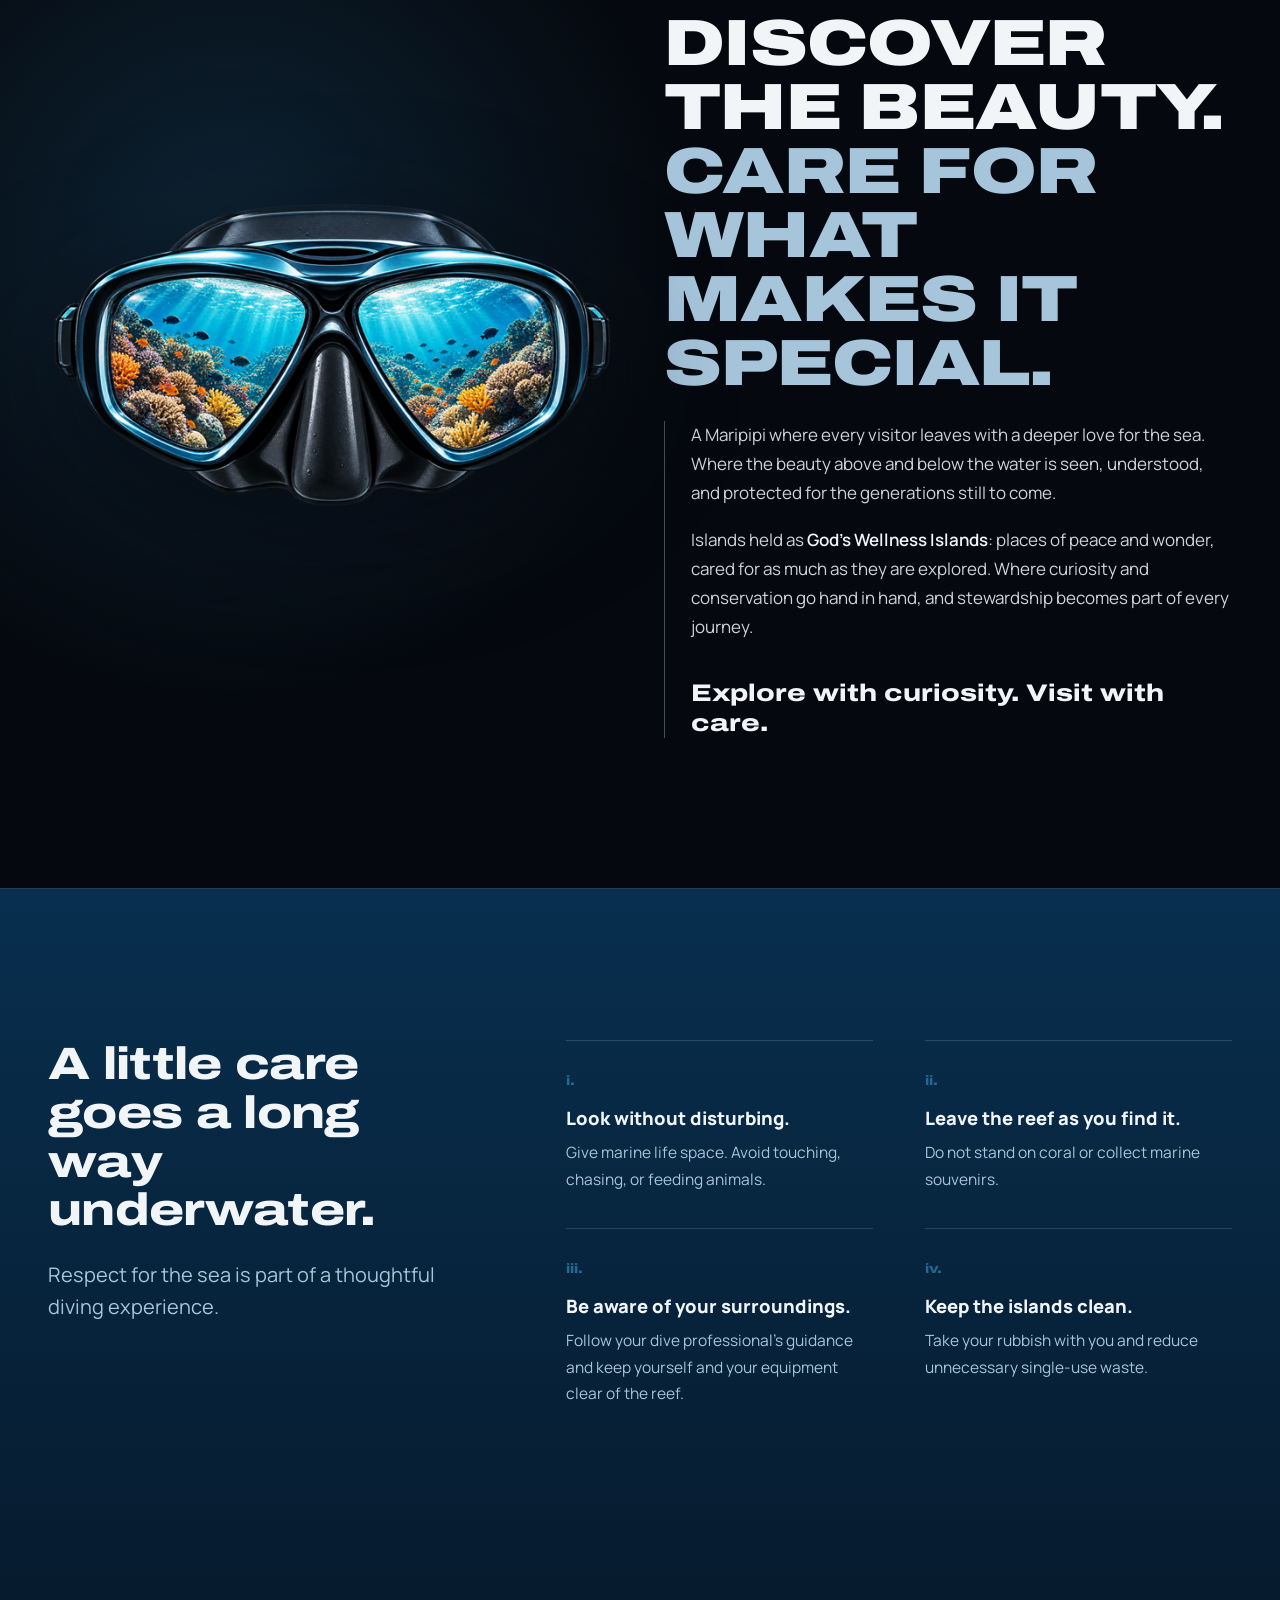
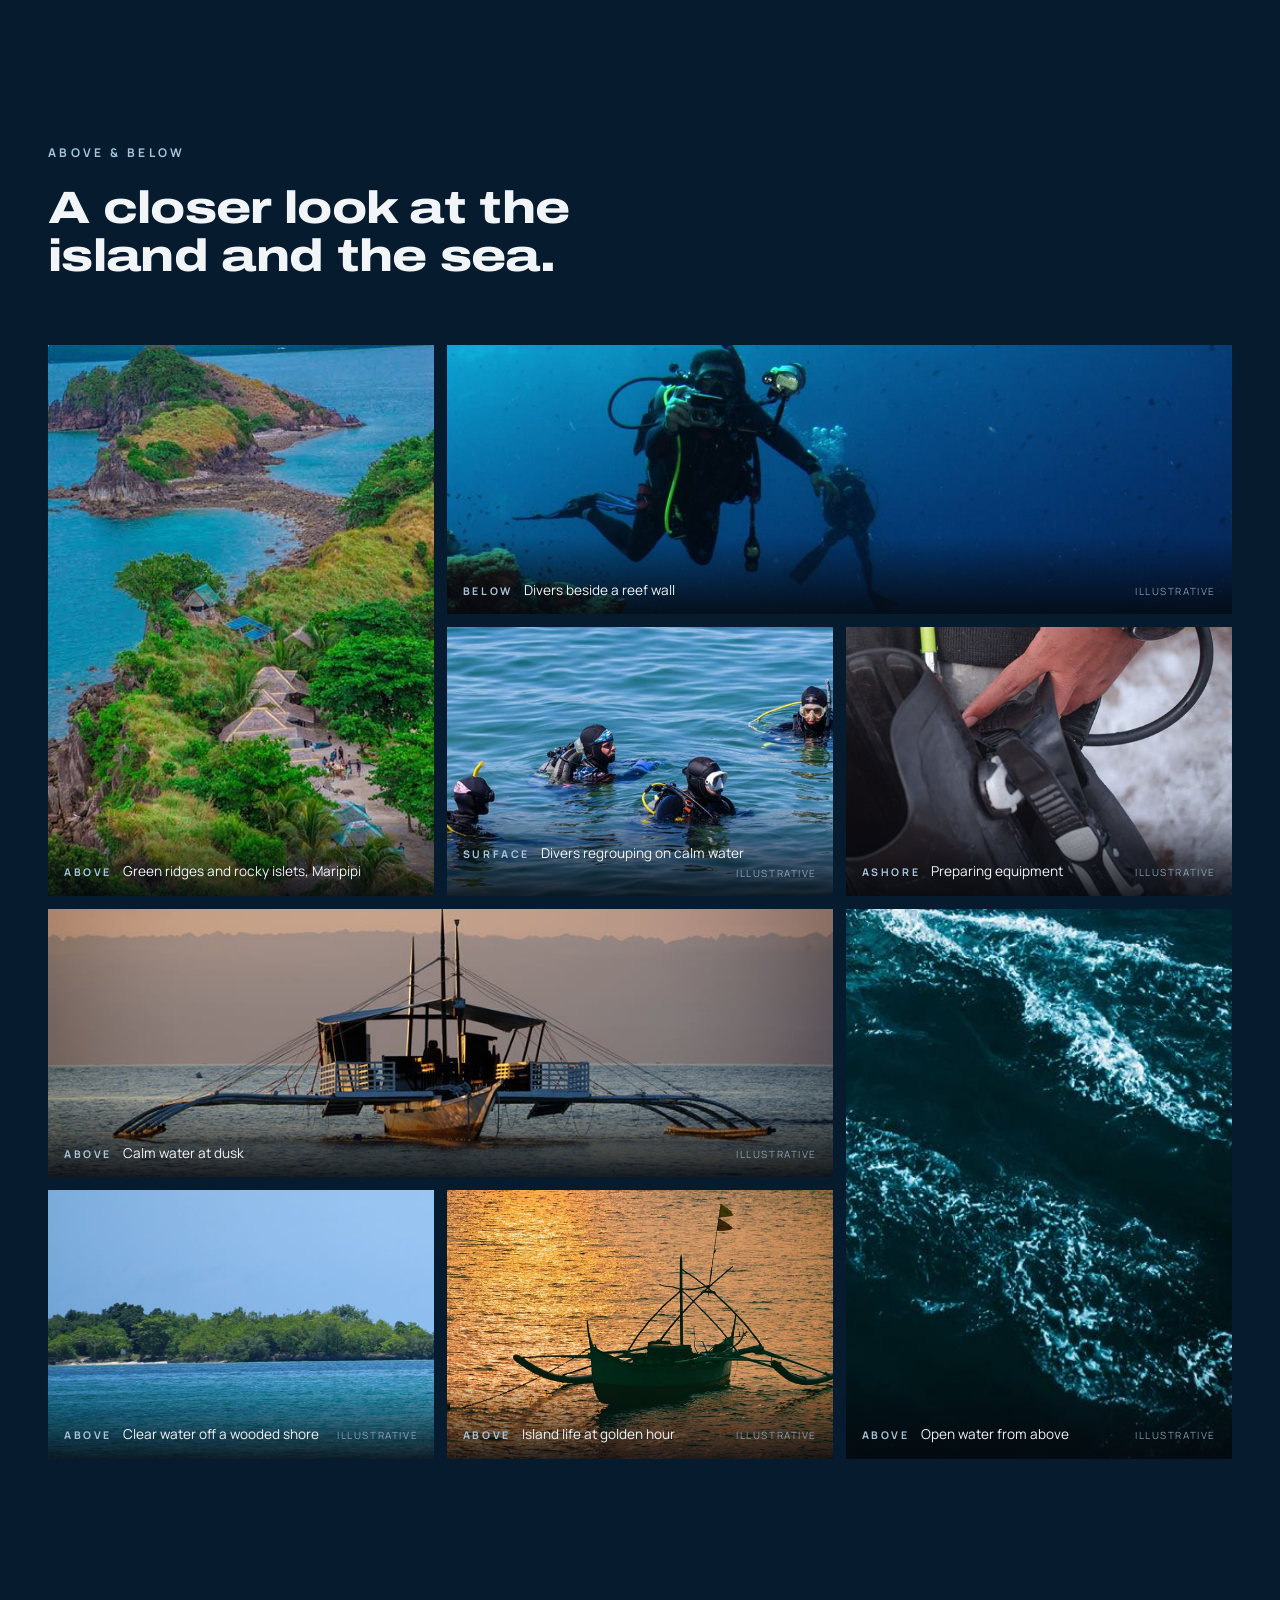
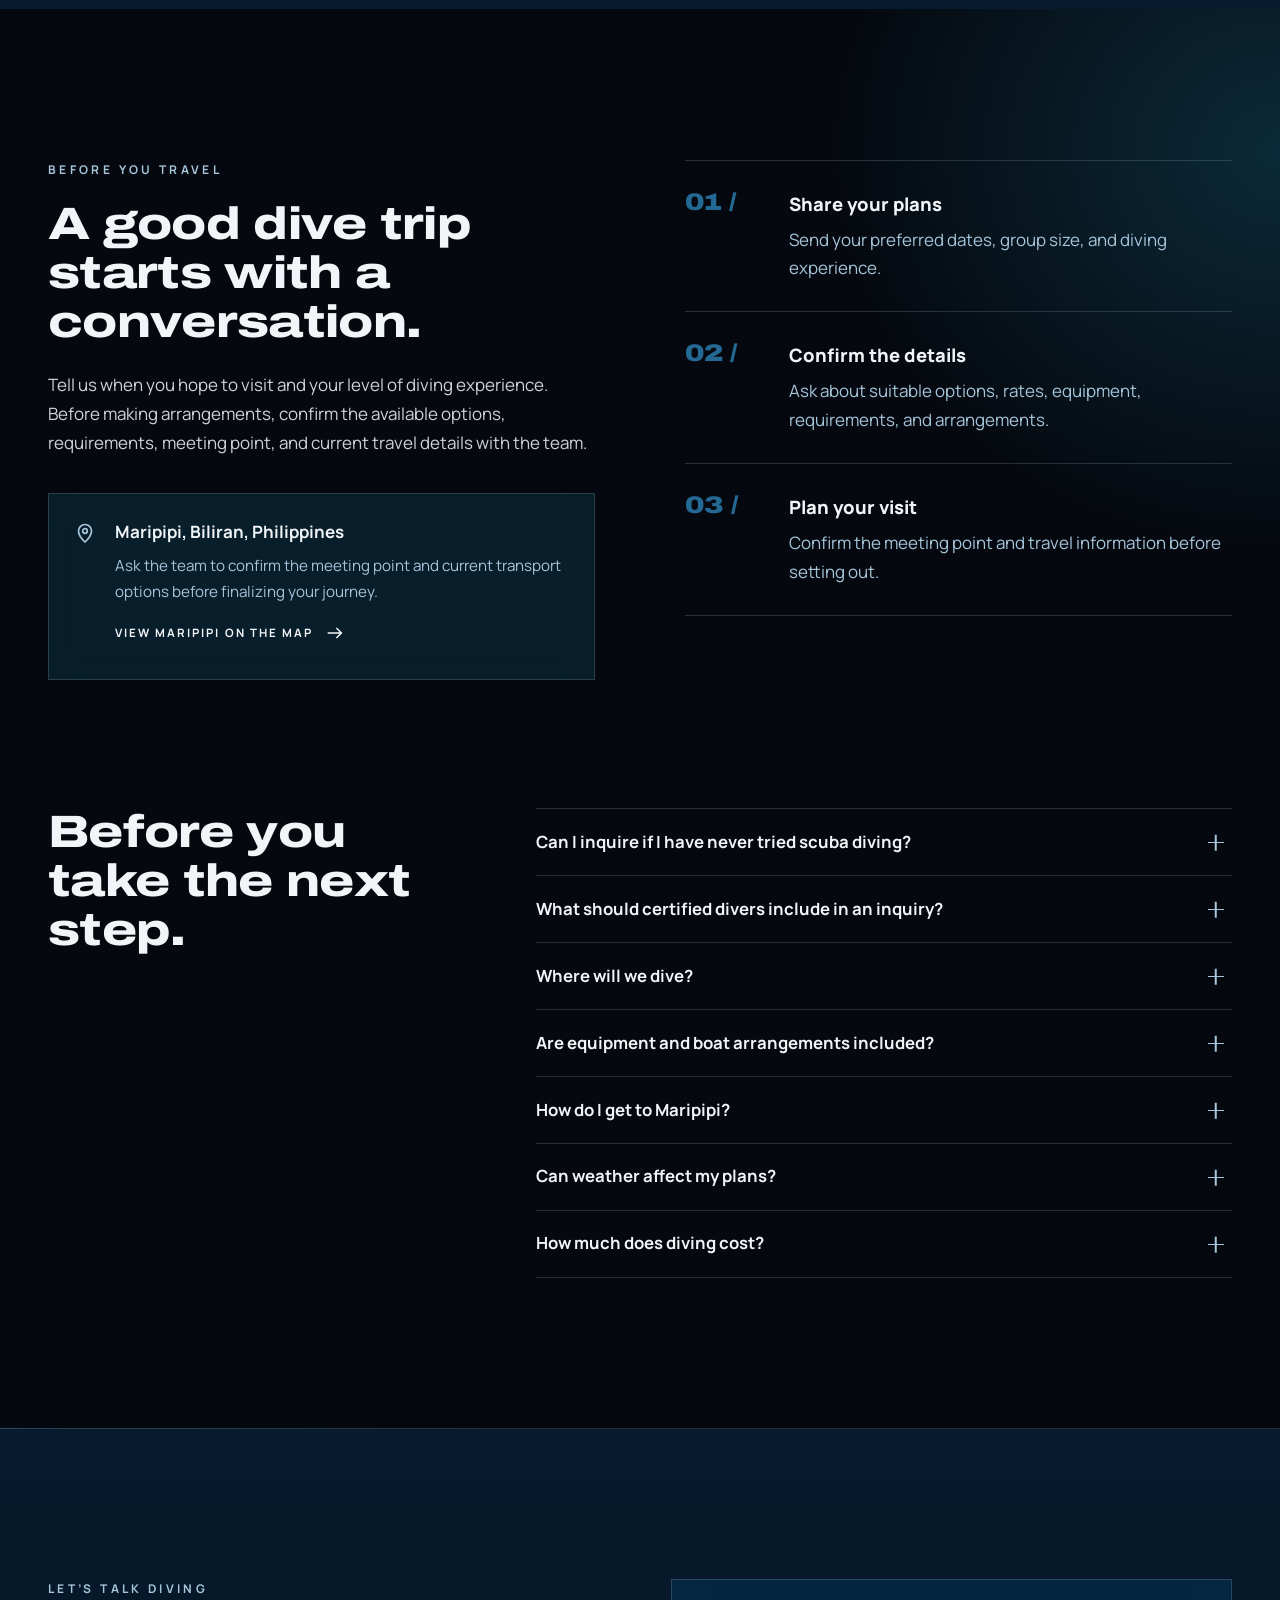
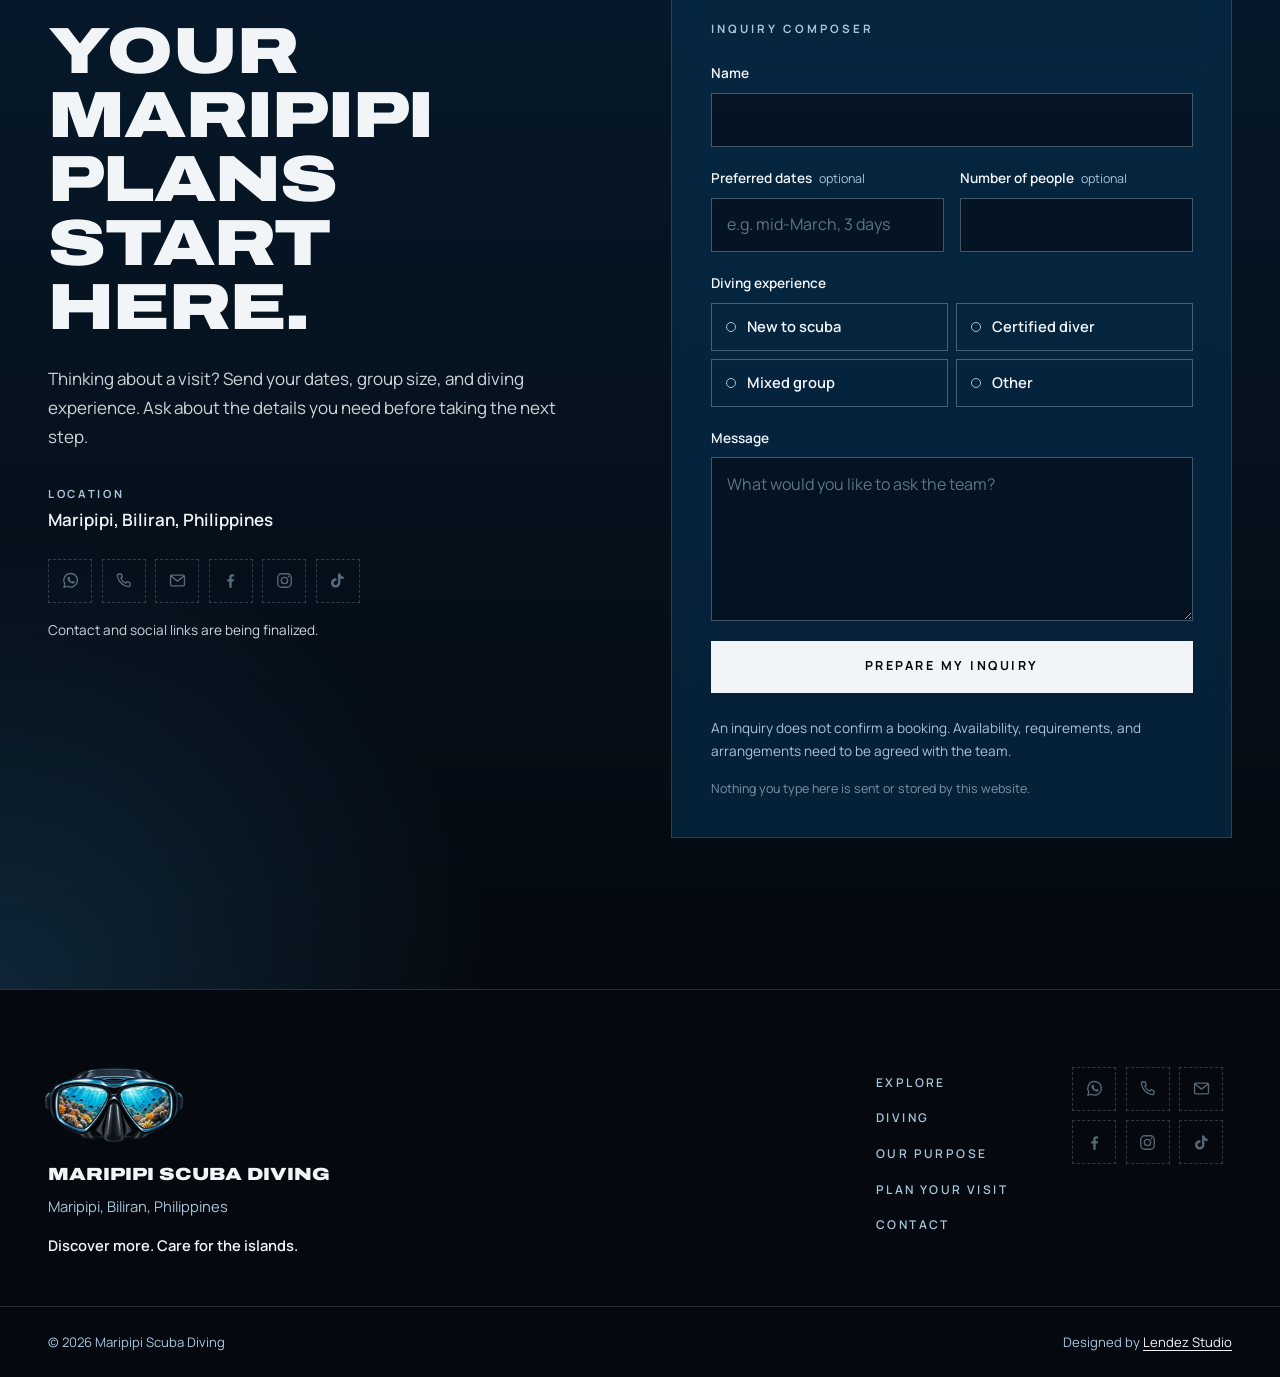
==== commit eb7023d4: "Mobile hero: two-line headline with the diver centred between lines Co-Authored-By: Claude Opus 5.5 " ====
--- a/index.html
+++ b/index.html
@@ -105,7 +105,7 @@
     <section class="hero" id="top" aria-labelledby="hero-title">
       <div class="hero__media">
         <picture>
-          <source media="(max-width: 700px)" srcset="assets/img/hero-diver-tall-700.jpg 700w, assets/img/hero-diver-tall-1000.jpg 1000w" sizes="100vw" width="1000" height="1333">
+          <source media="(max-width: 700px)" srcset="assets/img/hero-diver-tall-700.jpg 700w, assets/img/hero-diver-tall-1000.jpg 1000w" sizes="100vw" width="1000" height="1147">
           <img src="assets/img/hero-diver-wide-1600.jpg" srcset="assets/img/hero-diver-wide-1000.jpg 1000w, assets/img/hero-diver-wide-1600.jpg 1600w, assets/img/hero-diver-wide-2400.jpg 2400w" sizes="100vw" width="1600" height="1001" alt="A scuba diver descends through a shaft of blue light between underwater rock walls." fetchpriority="high" decoding="async">
         </picture>
       </div>
--- a/css/styles.css
+++ b/css/styles.css
@@ -1094,13 +1094,15 @@
   .brand__name span { font-size: 0.92rem; }
 
   .hero { min-height: max(100svh, 640px); }
-  .hero__media img { object-position: 50% 30%; }
+  .hero { background: var(--ink); }
+  .hero__media { bottom: auto; height: max(100svh, 640px); }
+  .hero__media img { object-position: 64% 50%; }
   .hero__inner { padding-bottom: 2.5rem; }
-  .hero__eyebrow { text-align: left; letter-spacing: 0.22em; font-size: 0.7rem; }
-  .hero__title { text-align: left; font-size: clamp(2.35rem, 11.4vw, 4.5rem); line-height: 0.94; }
-  .hero__line { white-space: normal; }
-  .hero__line--2 { margin-top: 0.1em; }
-  .hero__foot { padding-top: 46vh; gap: 2rem; }
+  .hero__eyebrow { letter-spacing: 0.22em; font-size: 0.7rem; }
+  /* Sized so "WORLD BELOW." (about 9.9em wide) always fits on one line. */
+  .hero__title { font-size: calc((100vw - 2 * var(--gutter)) / 10.4); line-height: 0.94; }
+  .hero__line--2 { margin-top: max(14rem, 34svh); }
+  .hero__foot { padding-top: 2.25rem; gap: 2rem; }
   .hero__actions .btn { flex: 1 1 100%; }
   .hero__panel { grid-template-columns: 84px 1fr; gap: 1rem; padding: 1rem; }
   .hero__panel-img { width: 84px; min-height: 110px; }
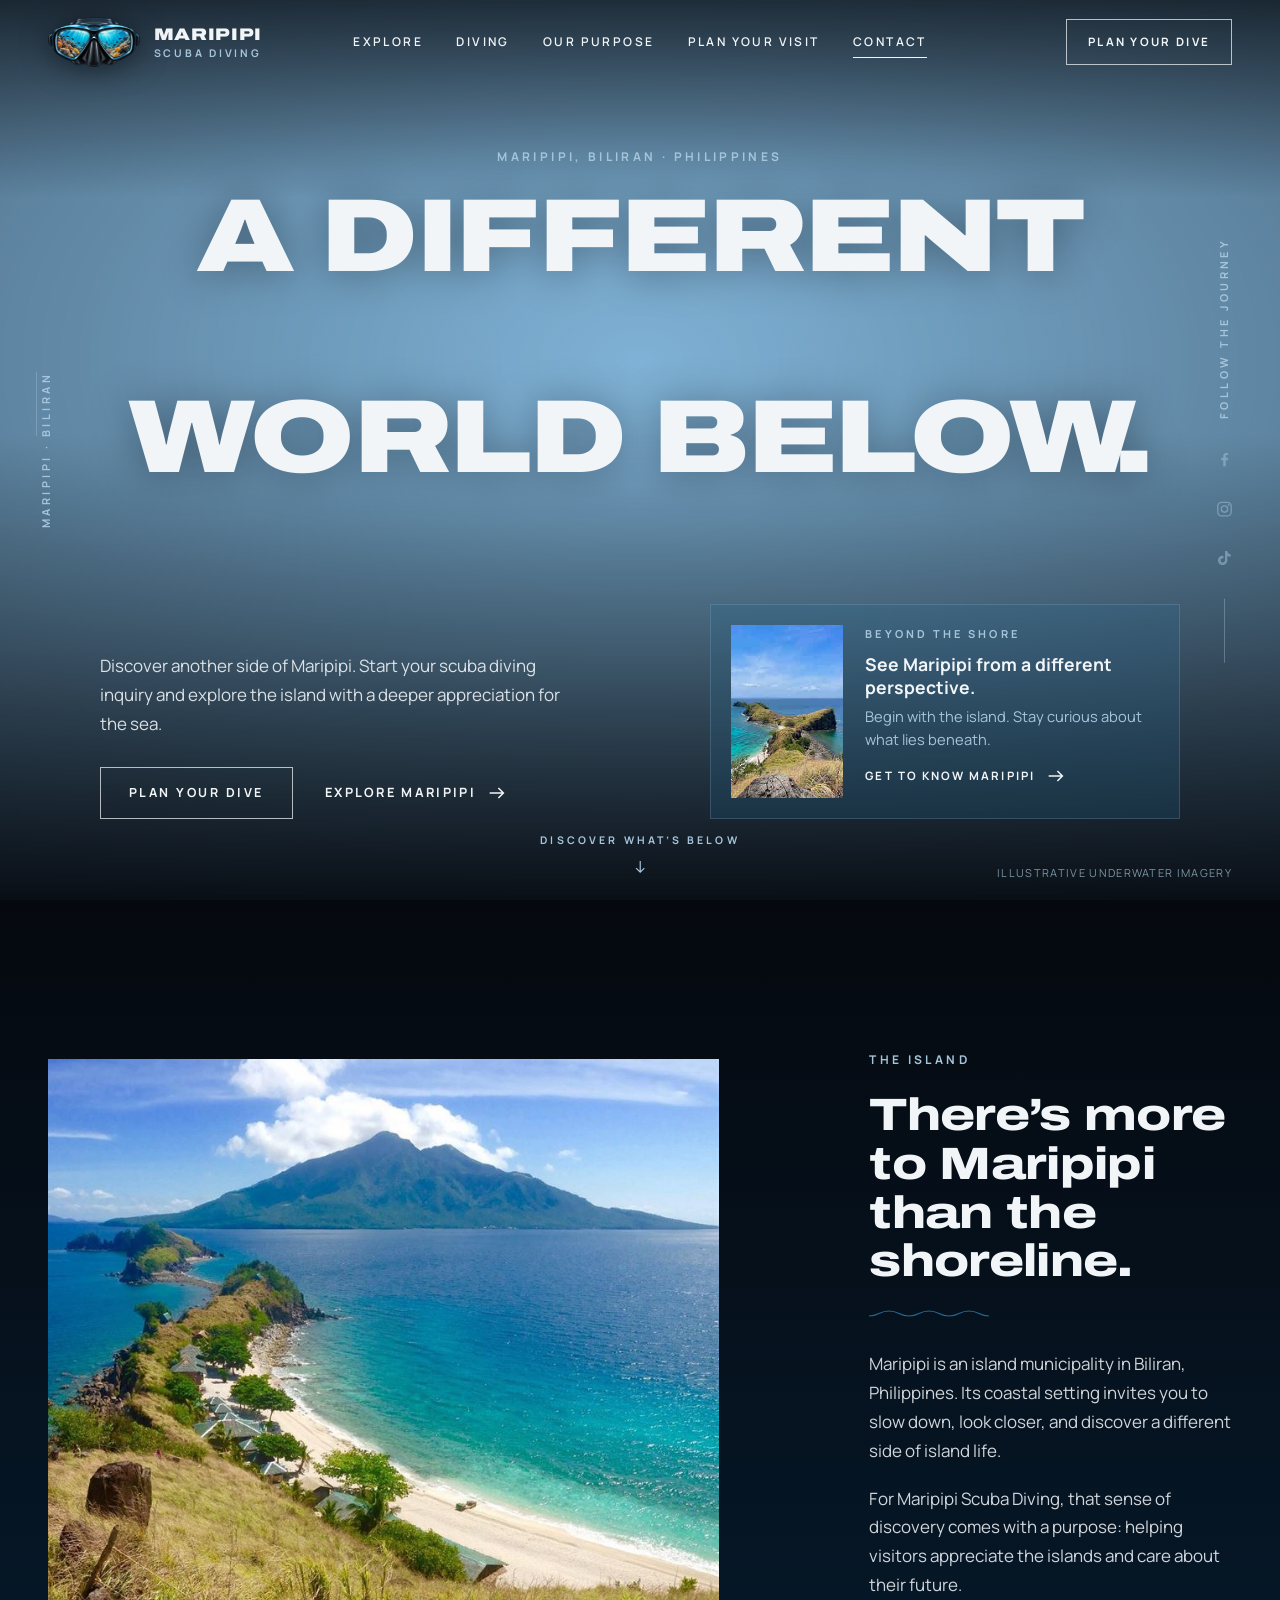
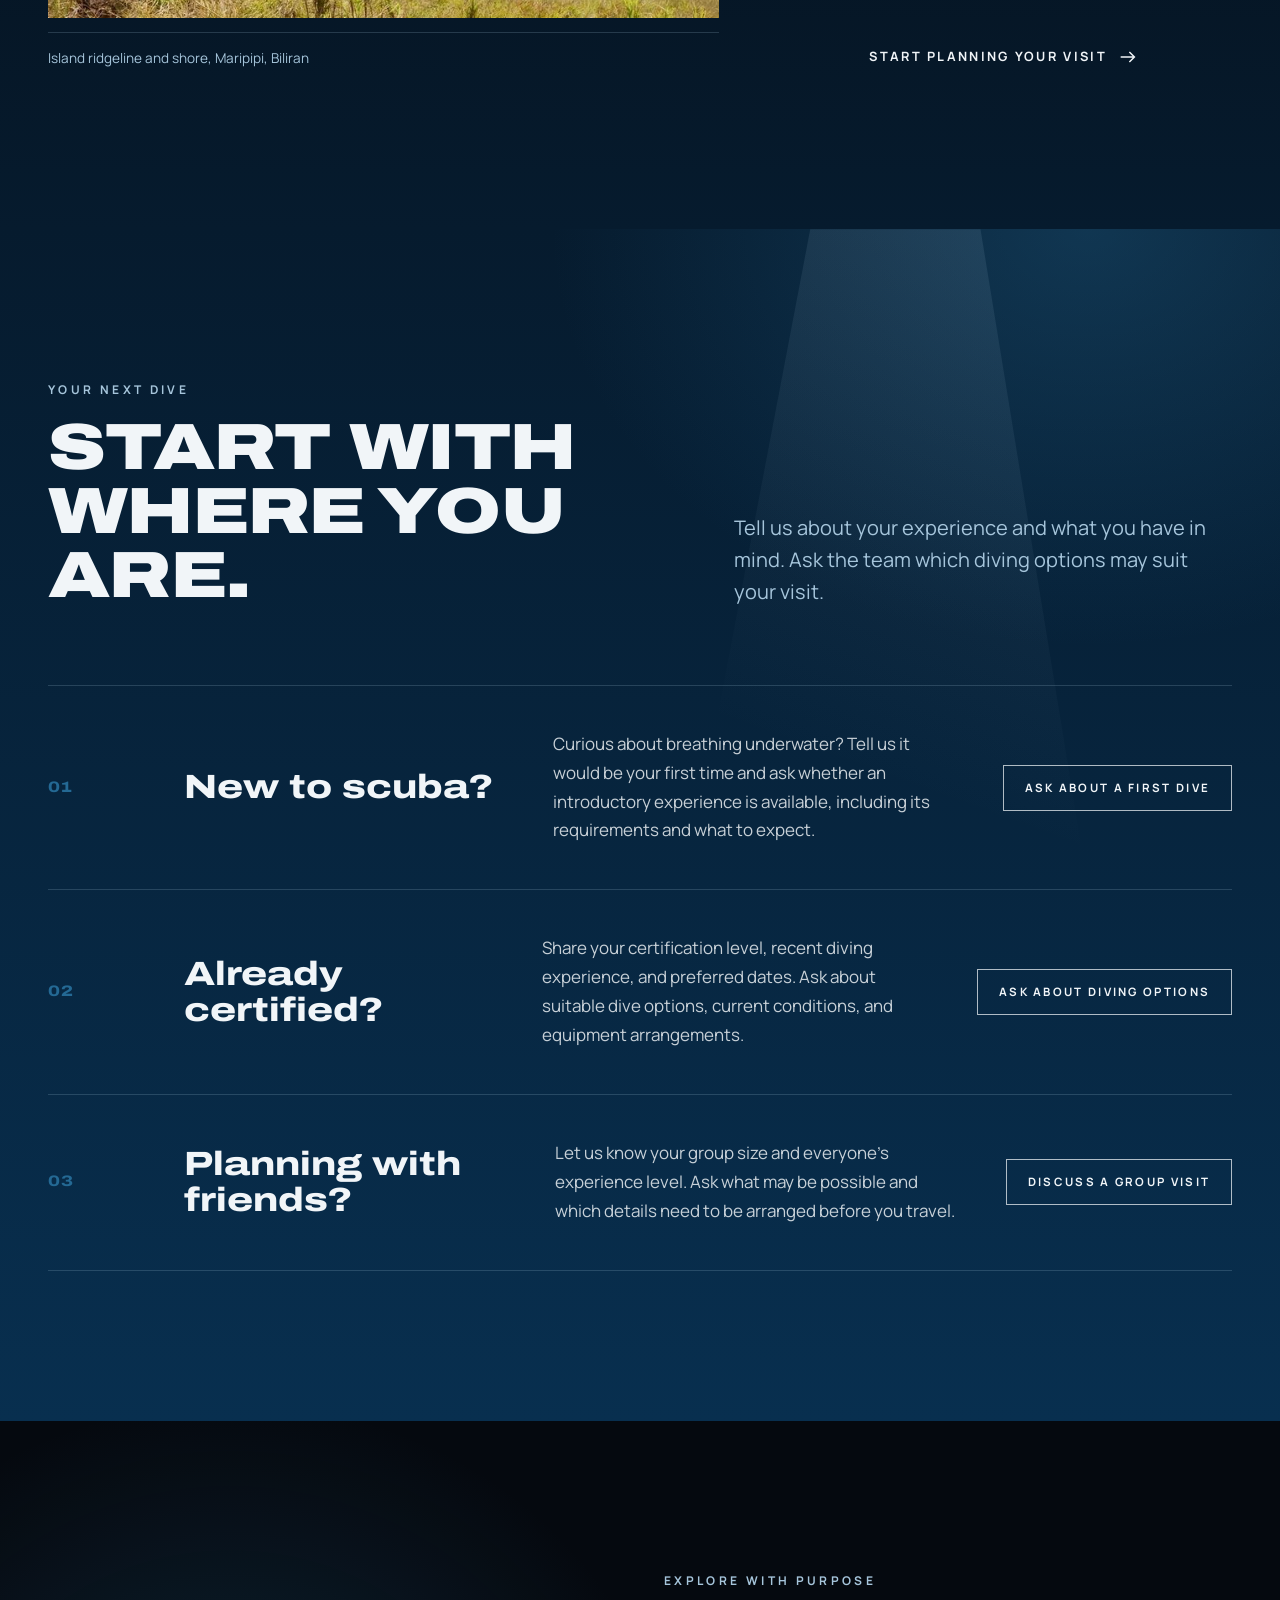
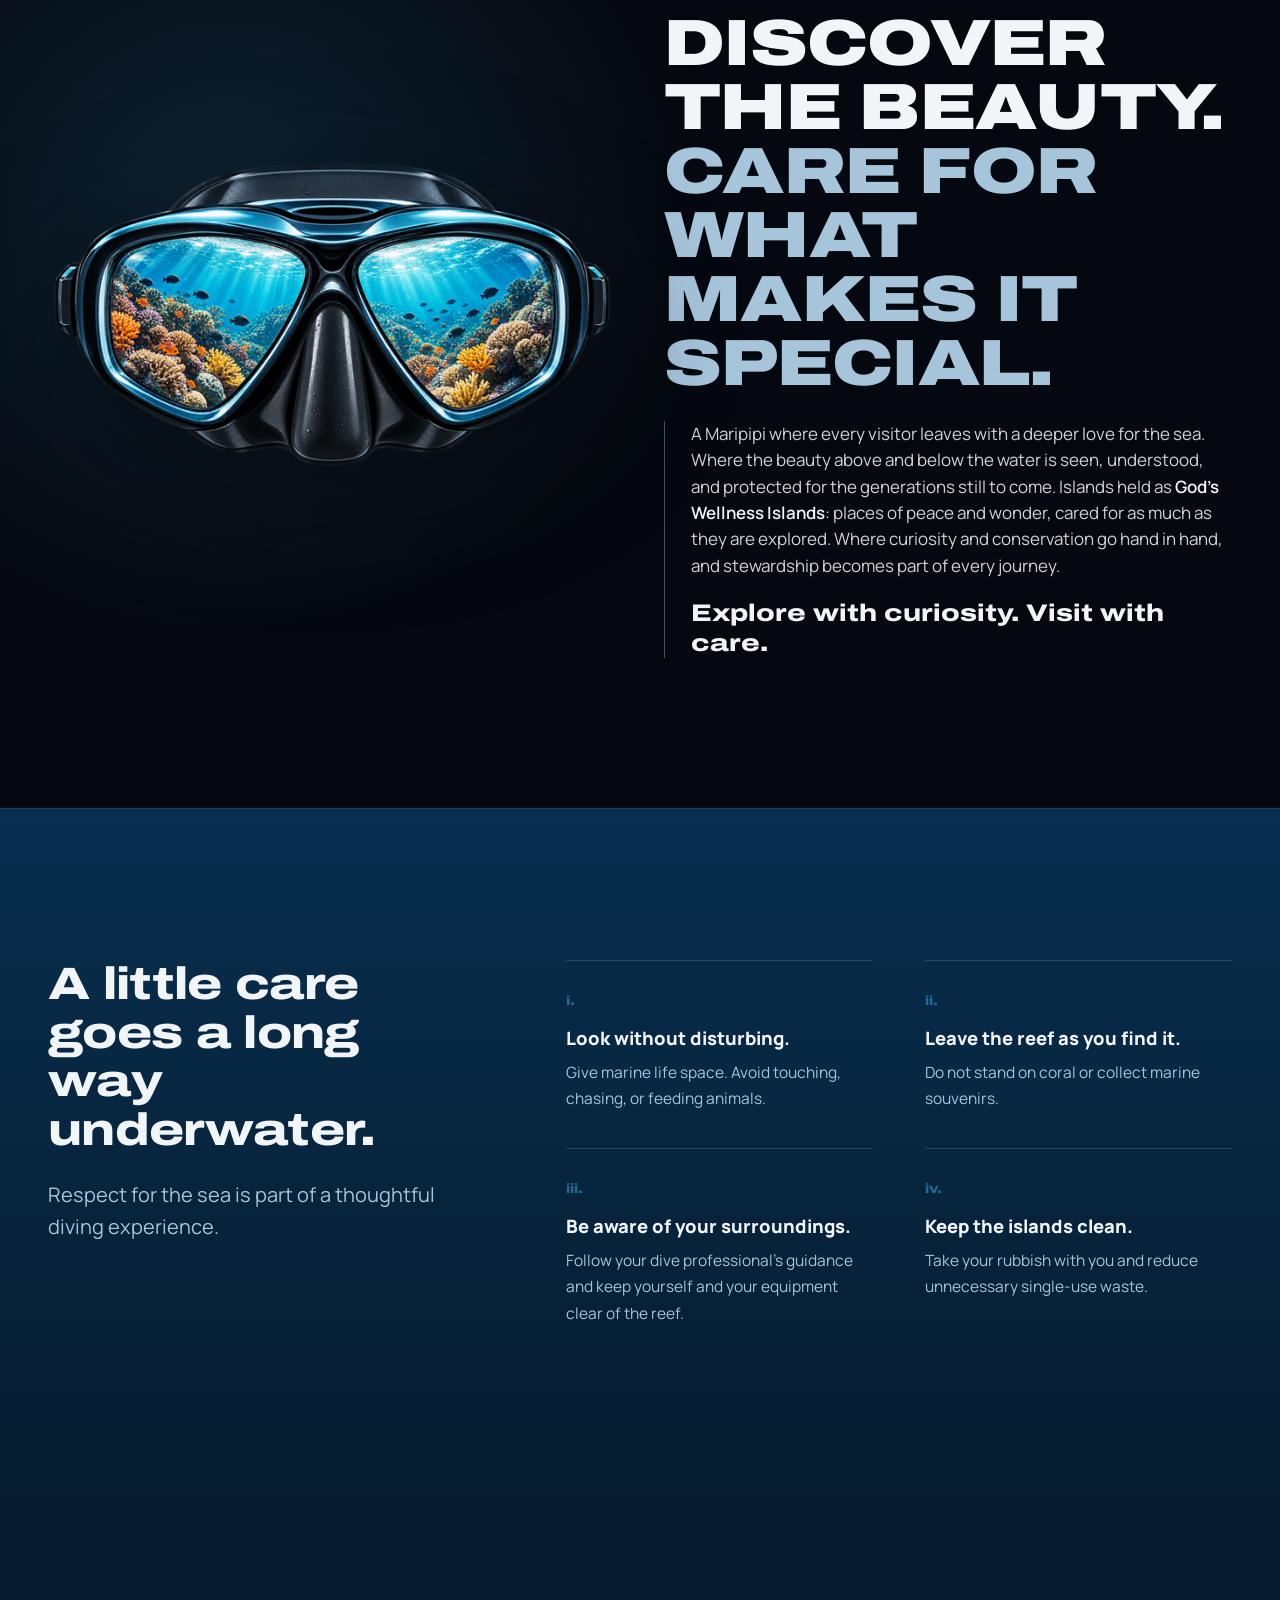
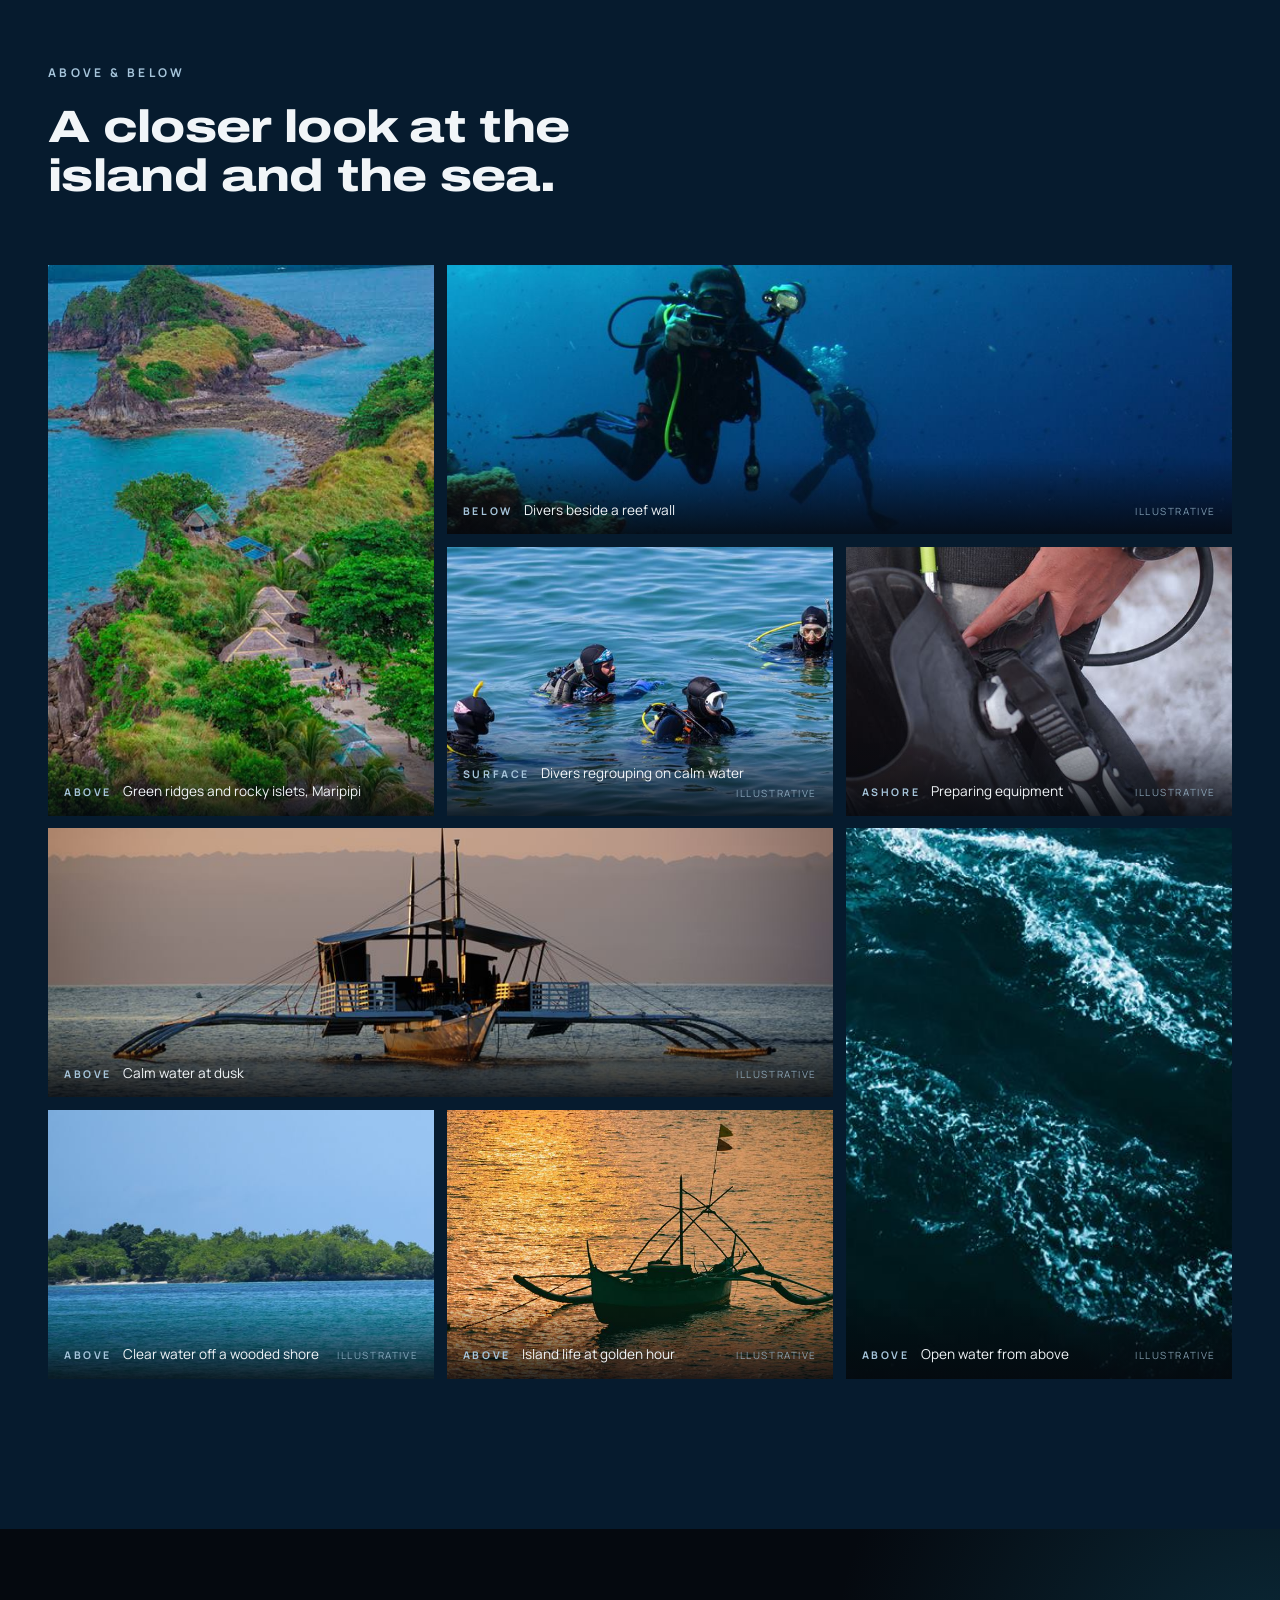
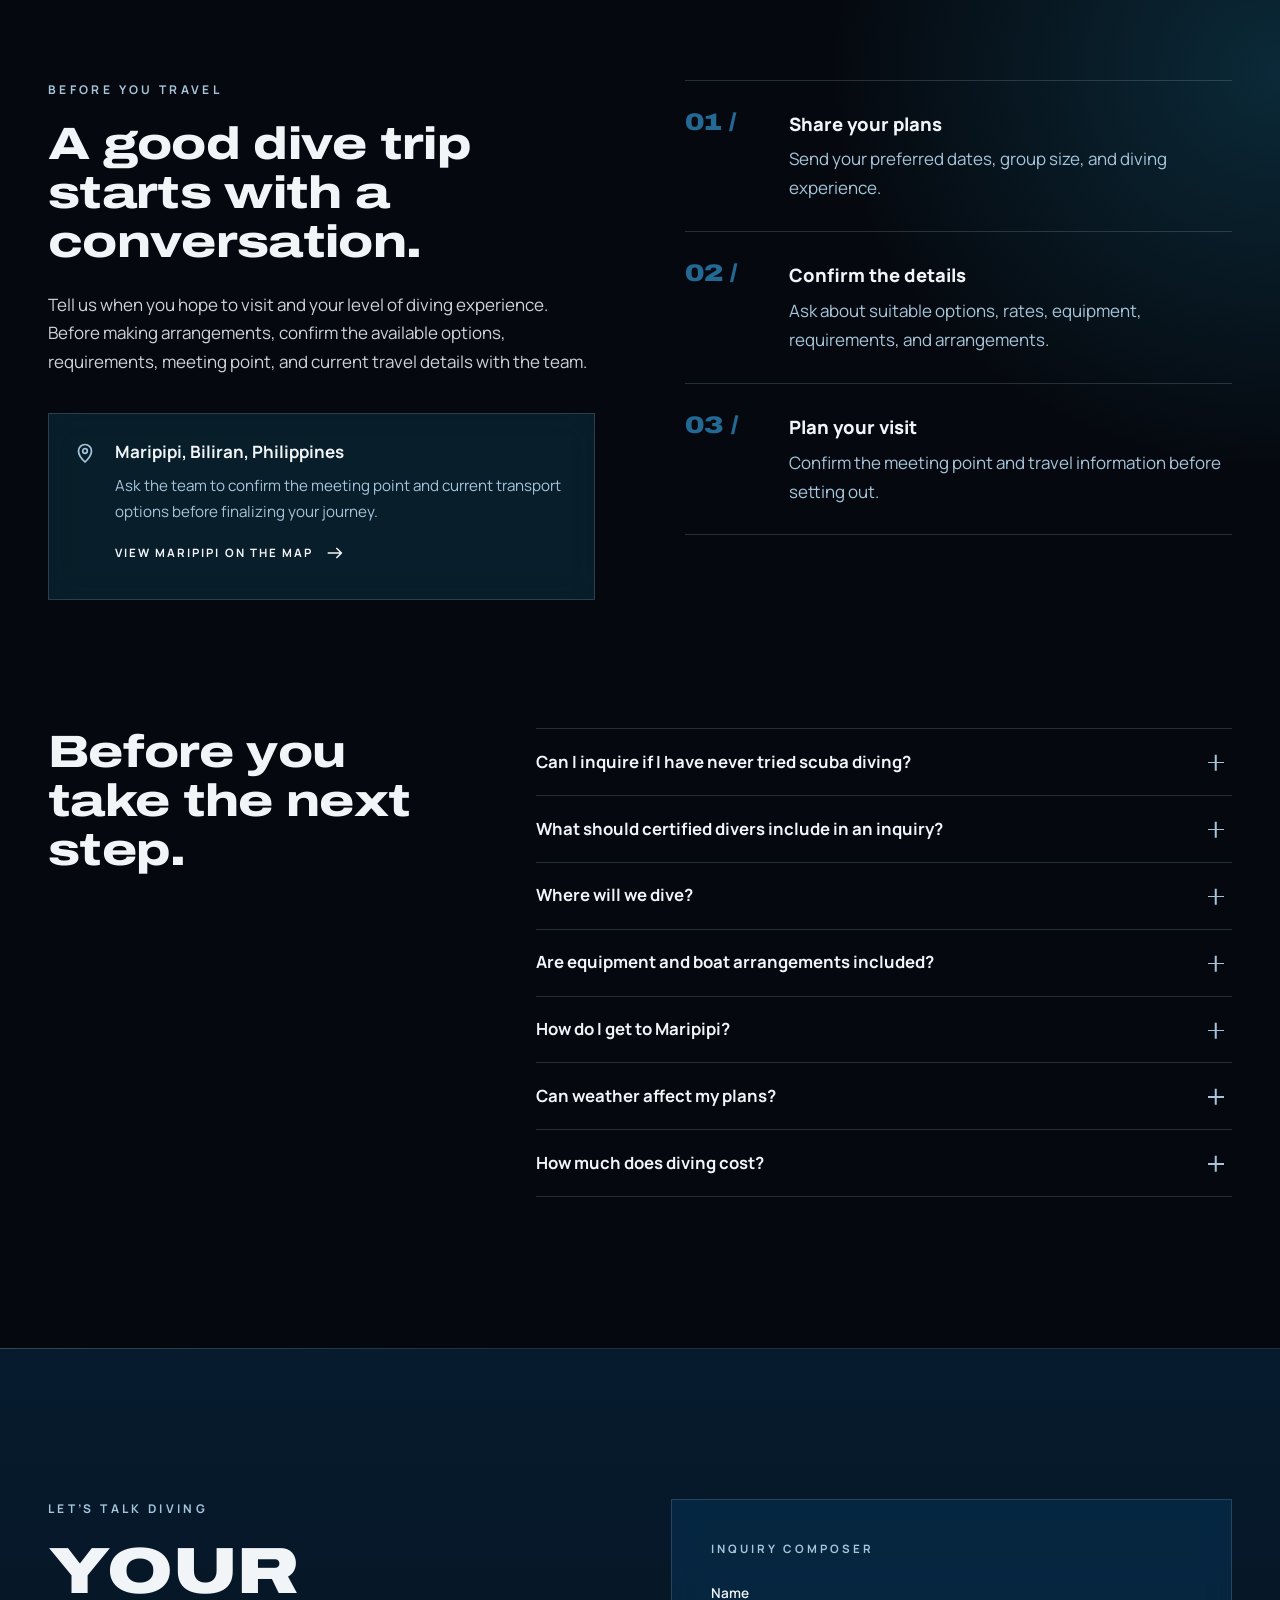
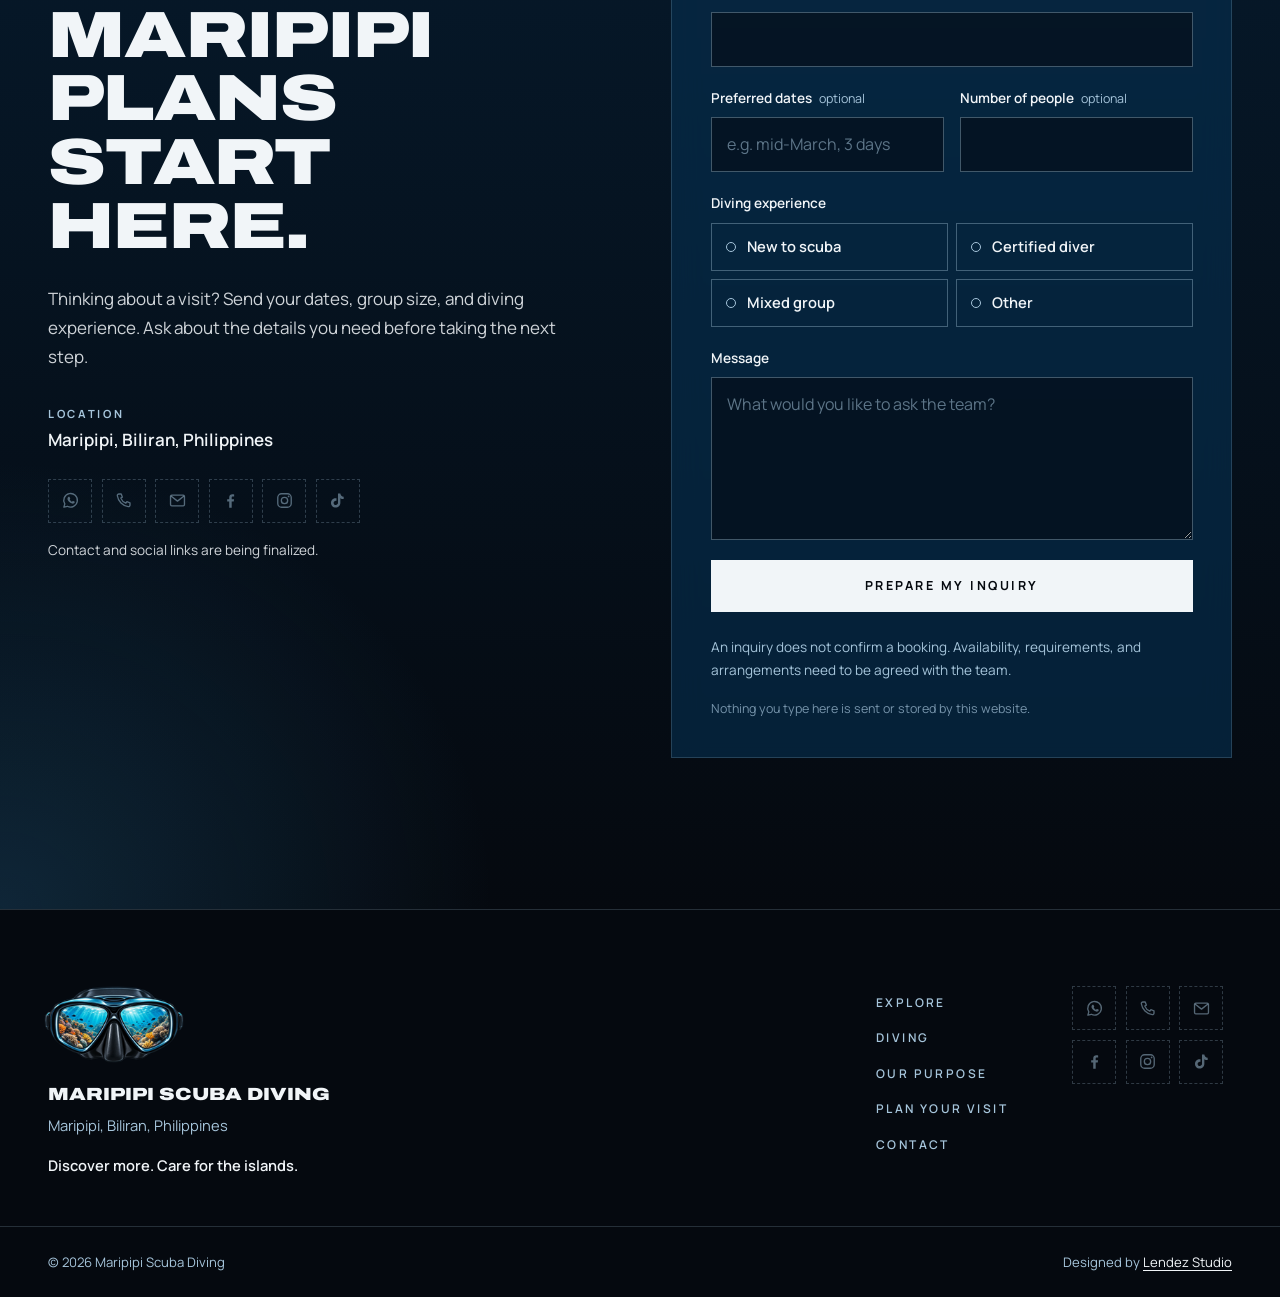
==== commit 5a28590c: "Purpose: single paragraph with tighter line spacing Co-Authored-By: Claude Opus 5.5 <noreply@anthrop" ====
--- a/index.html
+++ b/index.html
@@ -211,8 +211,7 @@
           <p class="eyebrow">Explore with purpose</p>
           <h2 class="display-2" id="purpose-title">Discover the beauty. <span class="muted">Care for what makes it special.</span></h2>
           <div class="purpose__vision">
-            <p>A Maripipi where every visitor leaves with a deeper love for the sea. Where the beauty above and below the water is seen, understood, and protected for the generations still to come.</p>
-            <p>Islands held as <em>God’s Wellness Islands</em>: places of peace and wonder, cared for as much as they are explored. Where curiosity and conservation go hand in hand, and stewardship becomes part of every journey.</p>
+            <p>A Maripipi where every visitor leaves with a deeper love for the sea. Where the beauty above and below the water is seen, understood, and protected for the generations still to come. Islands held as <em>God’s Wellness Islands</em>: places of peace and wonder, cared for as much as they are explored. Where curiosity and conservation go hand in hand, and stewardship becomes part of every journey.</p>
             <p class="purpose__line">Explore with curiosity. Visit with care.</p>
           </div>
         </div>
--- a/css/styles.css
+++ b/css/styles.css
@@ -618,9 +618,10 @@
 .purpose__vision {
   padding-left: clamp(1.1rem, 2vw, 1.6rem);
   border-left: 1px solid var(--rule-strong);
+  line-height: 1.55;
 }
 .purpose__line {
-  margin-top: 2.25rem;
+  margin-top: 1rem;
   font-family: var(--display);
   font-stretch: 125%;
   font-weight: 800;
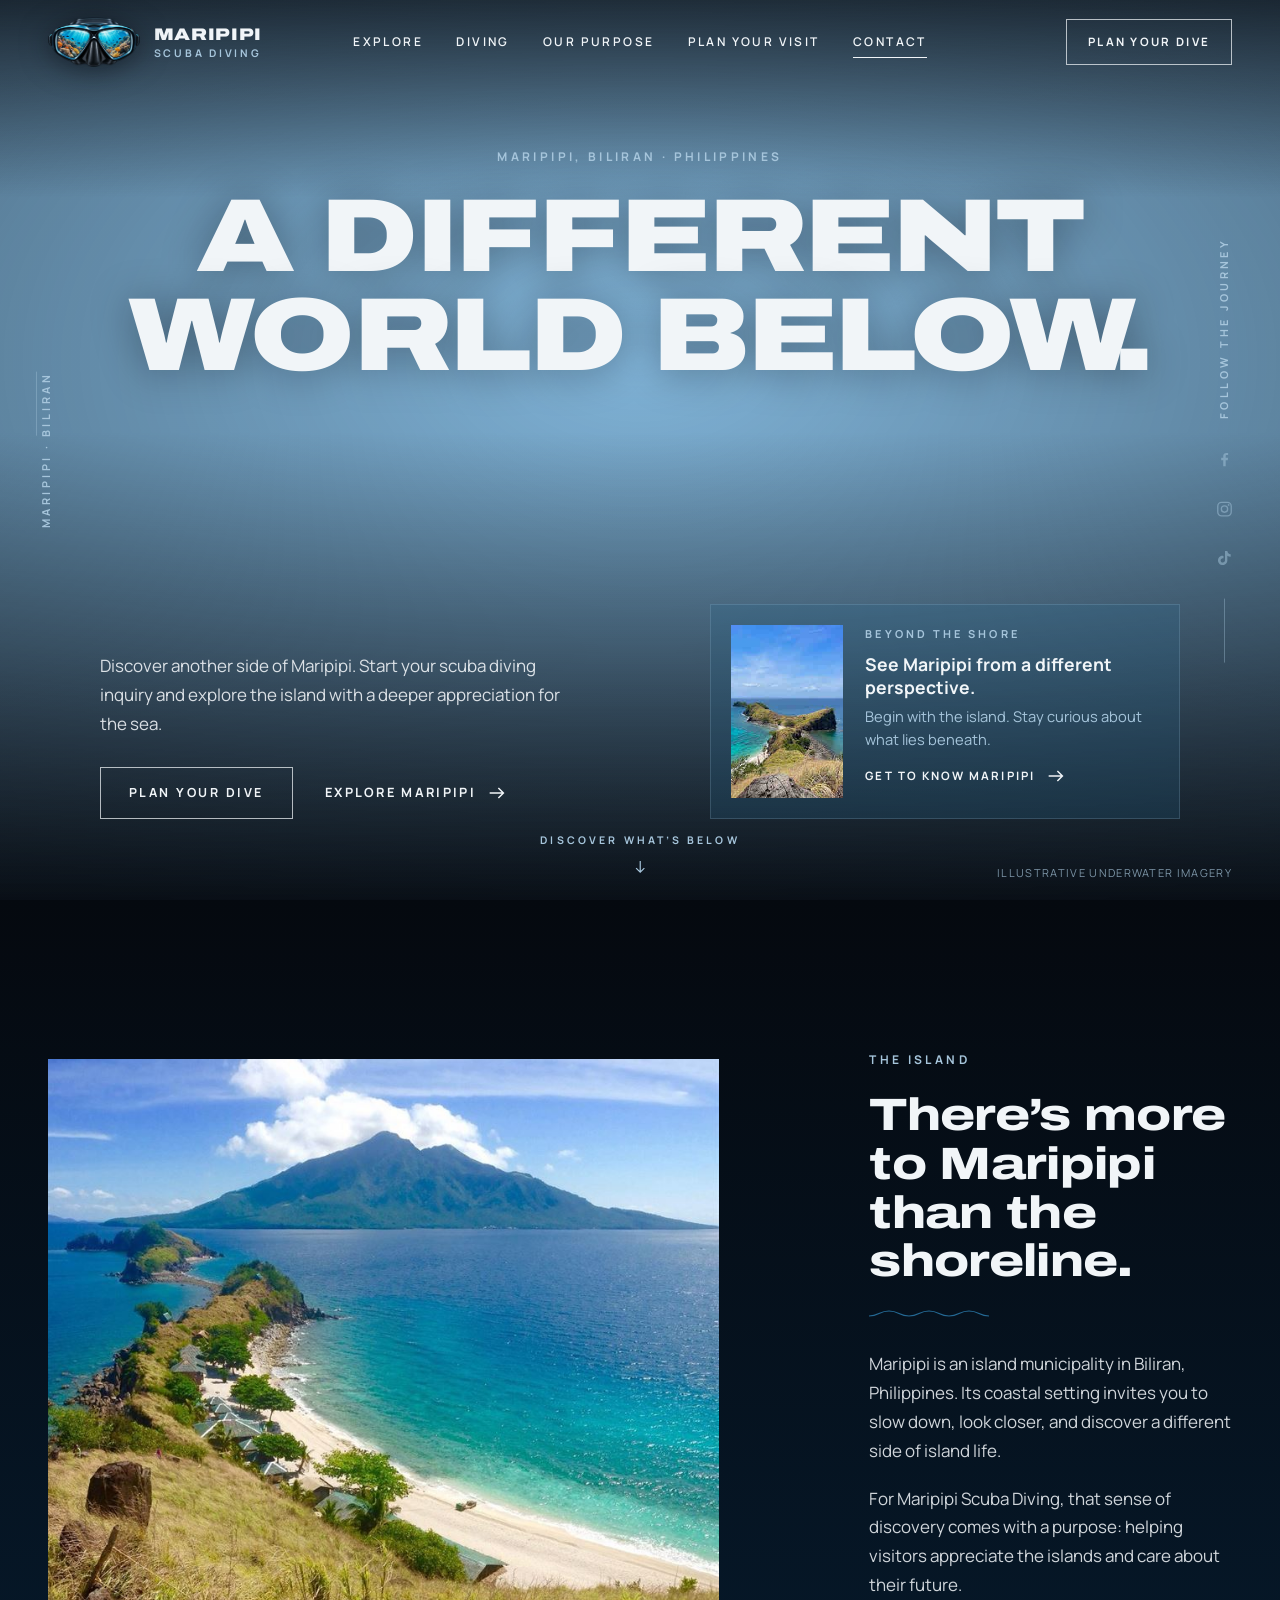
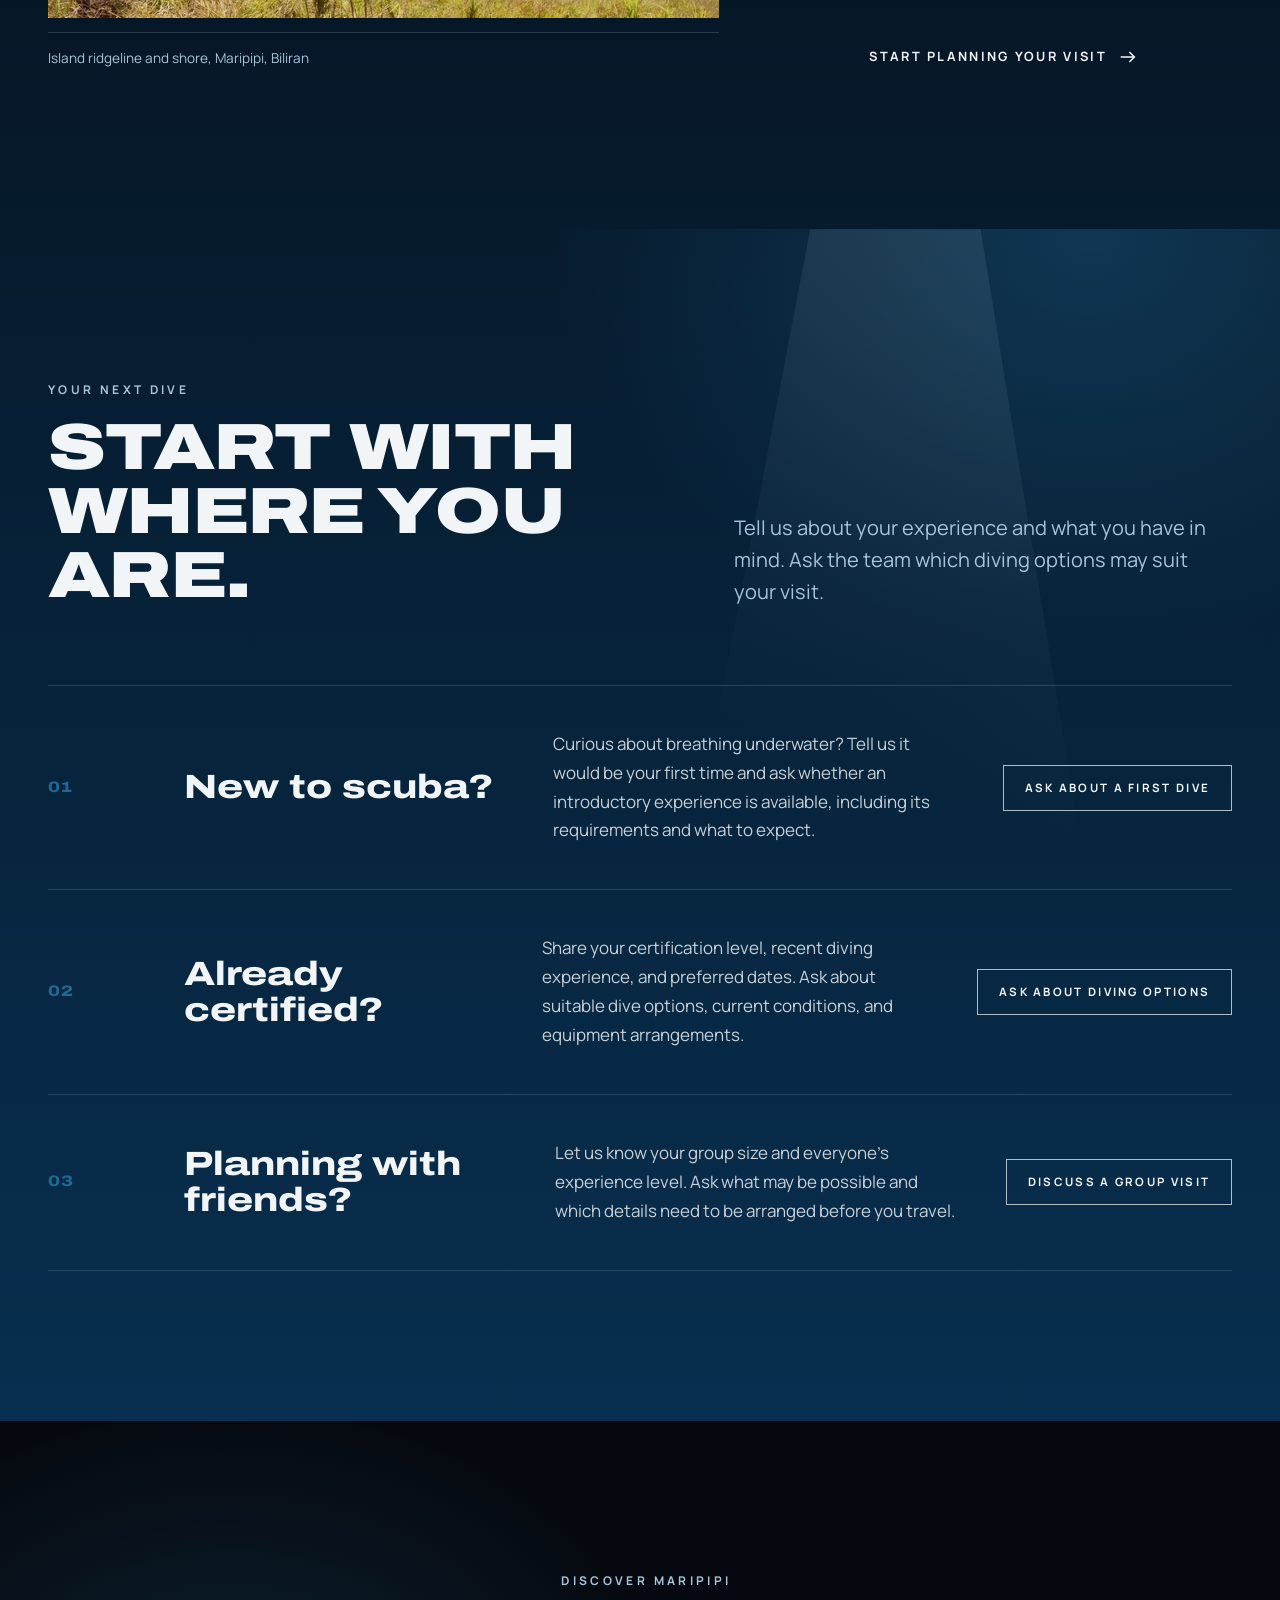
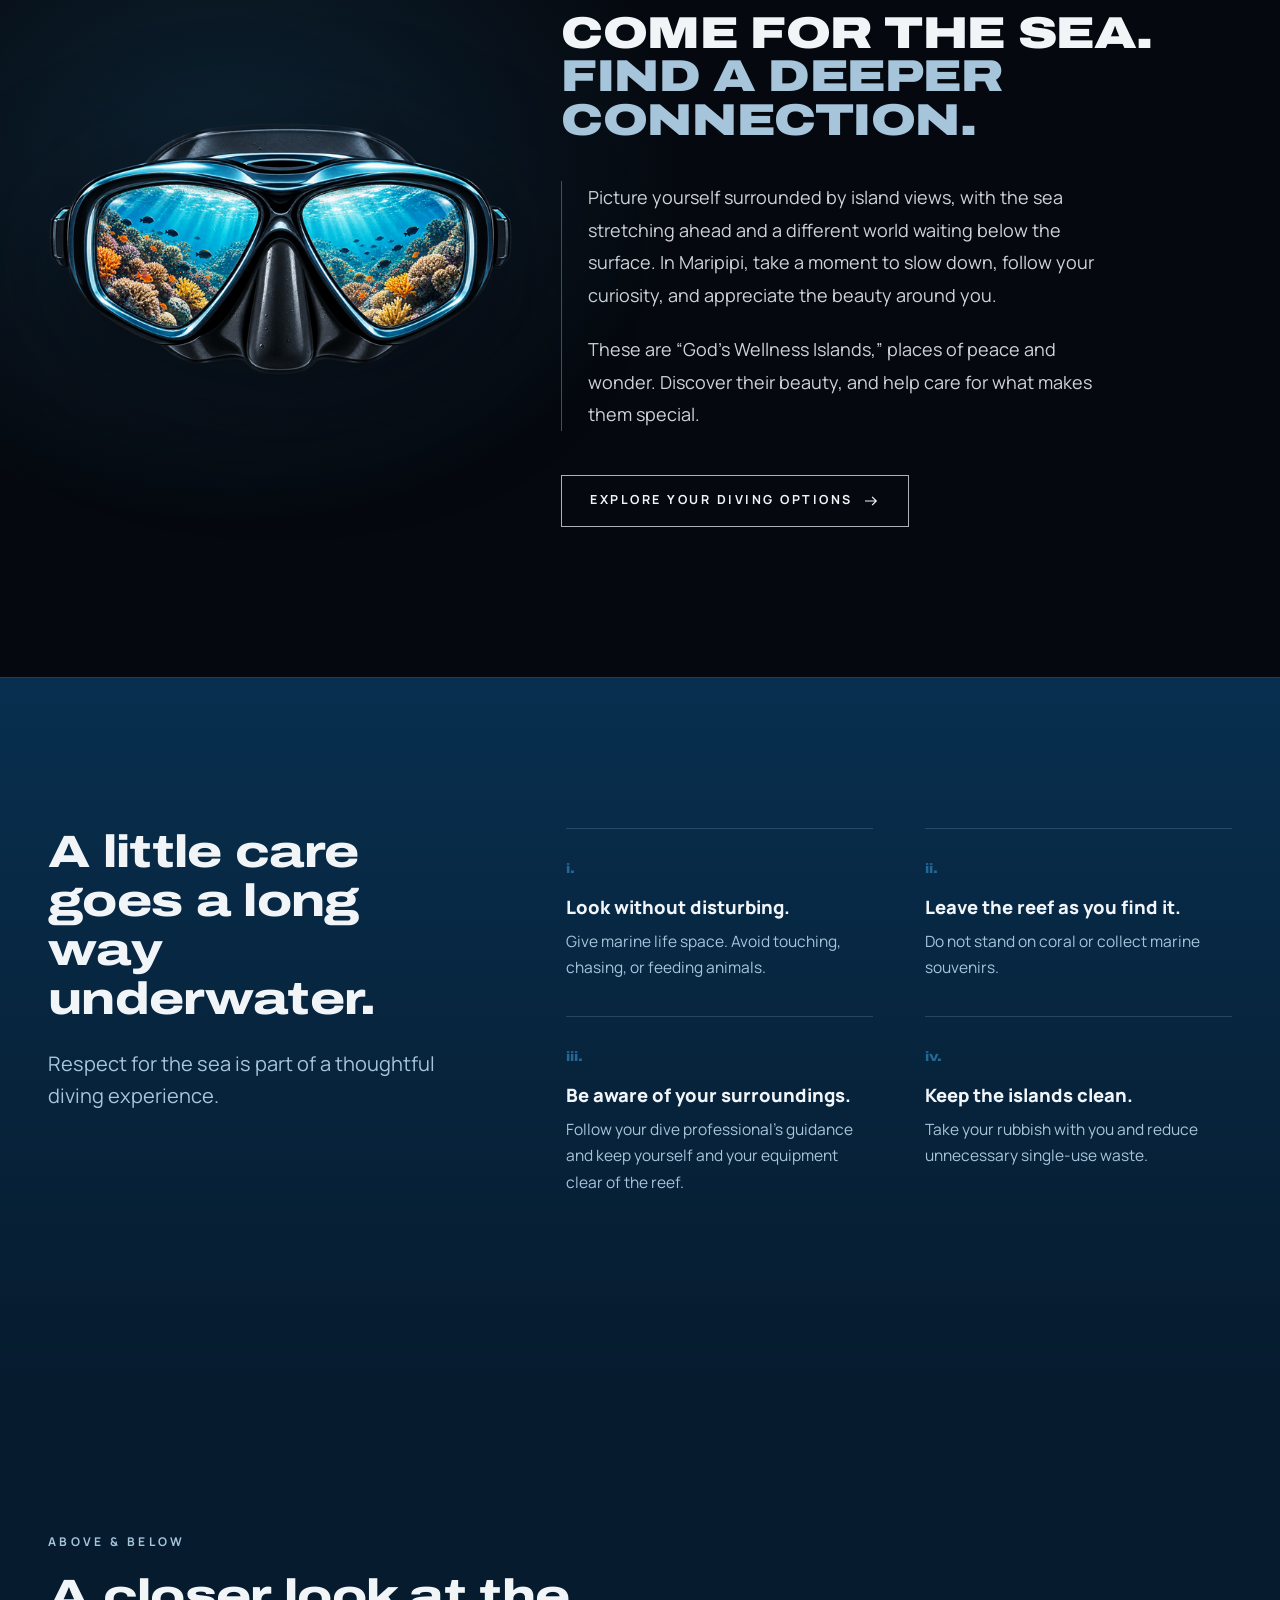
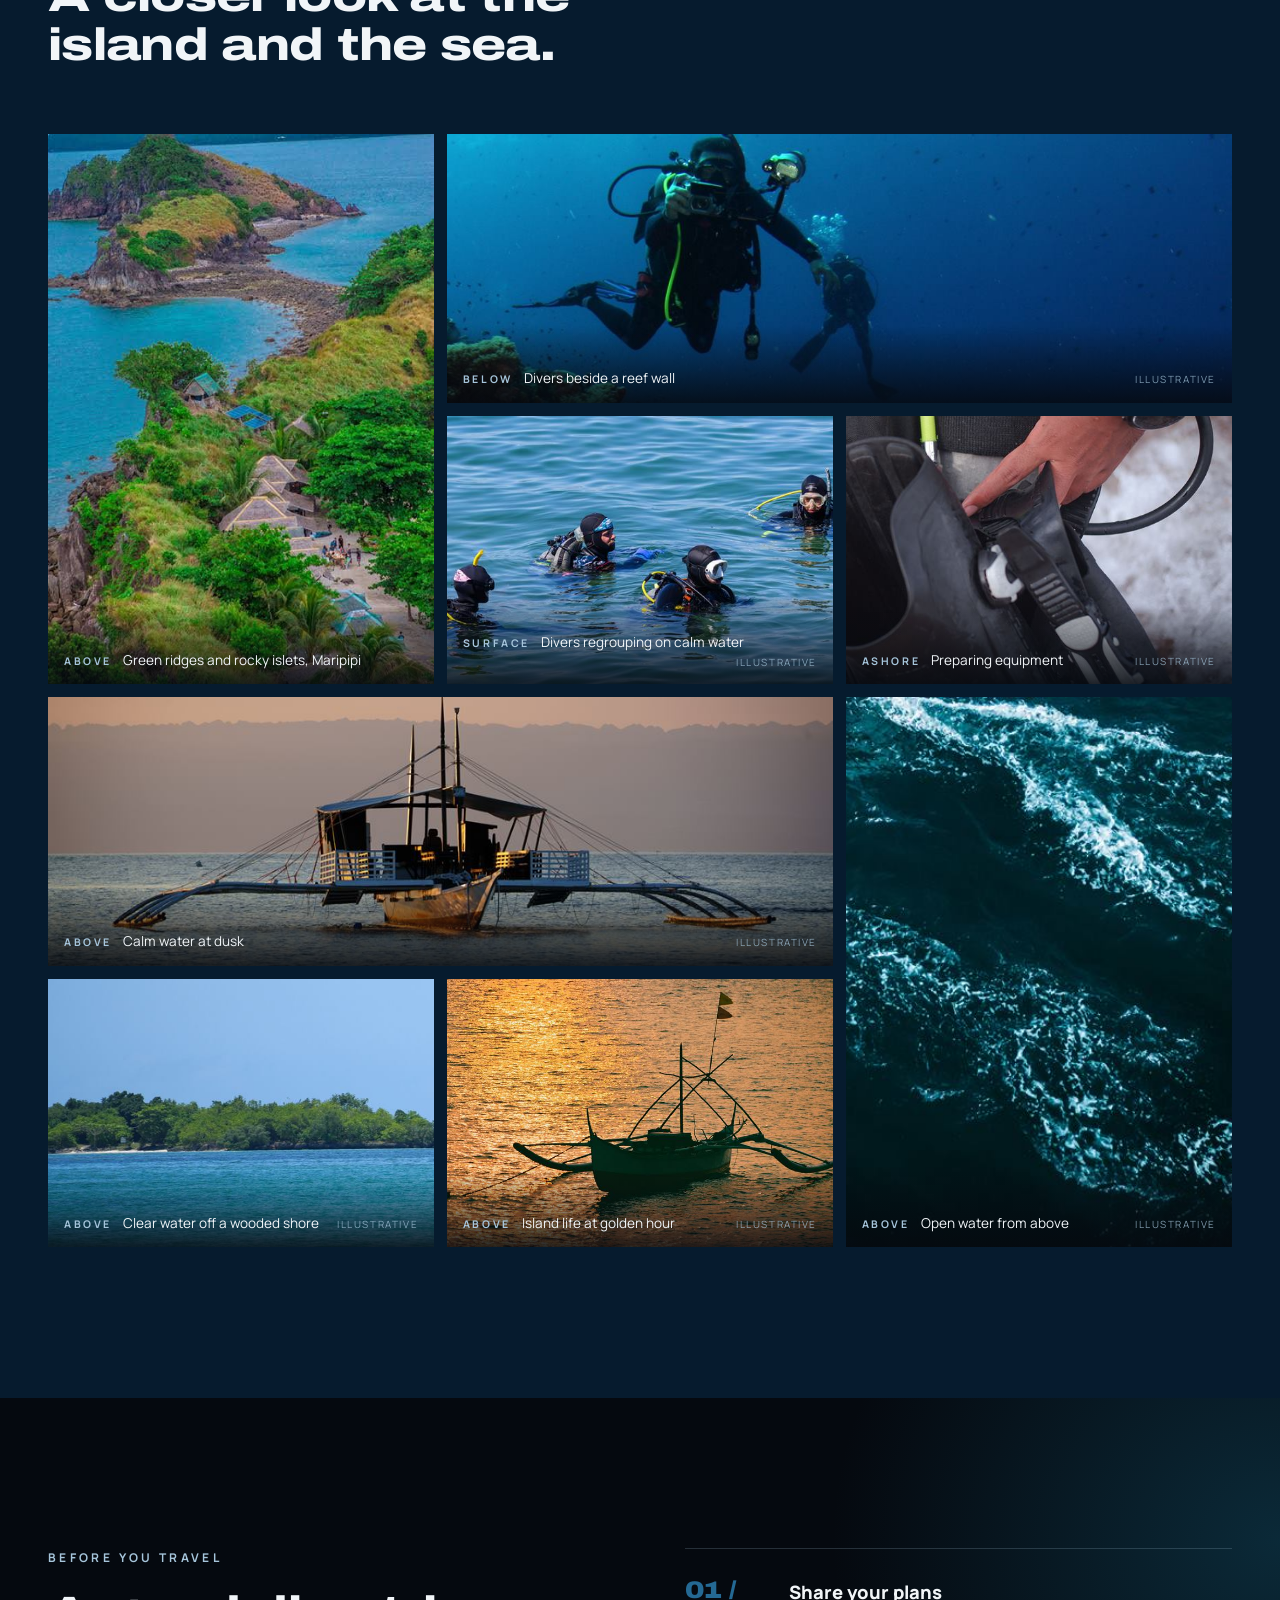
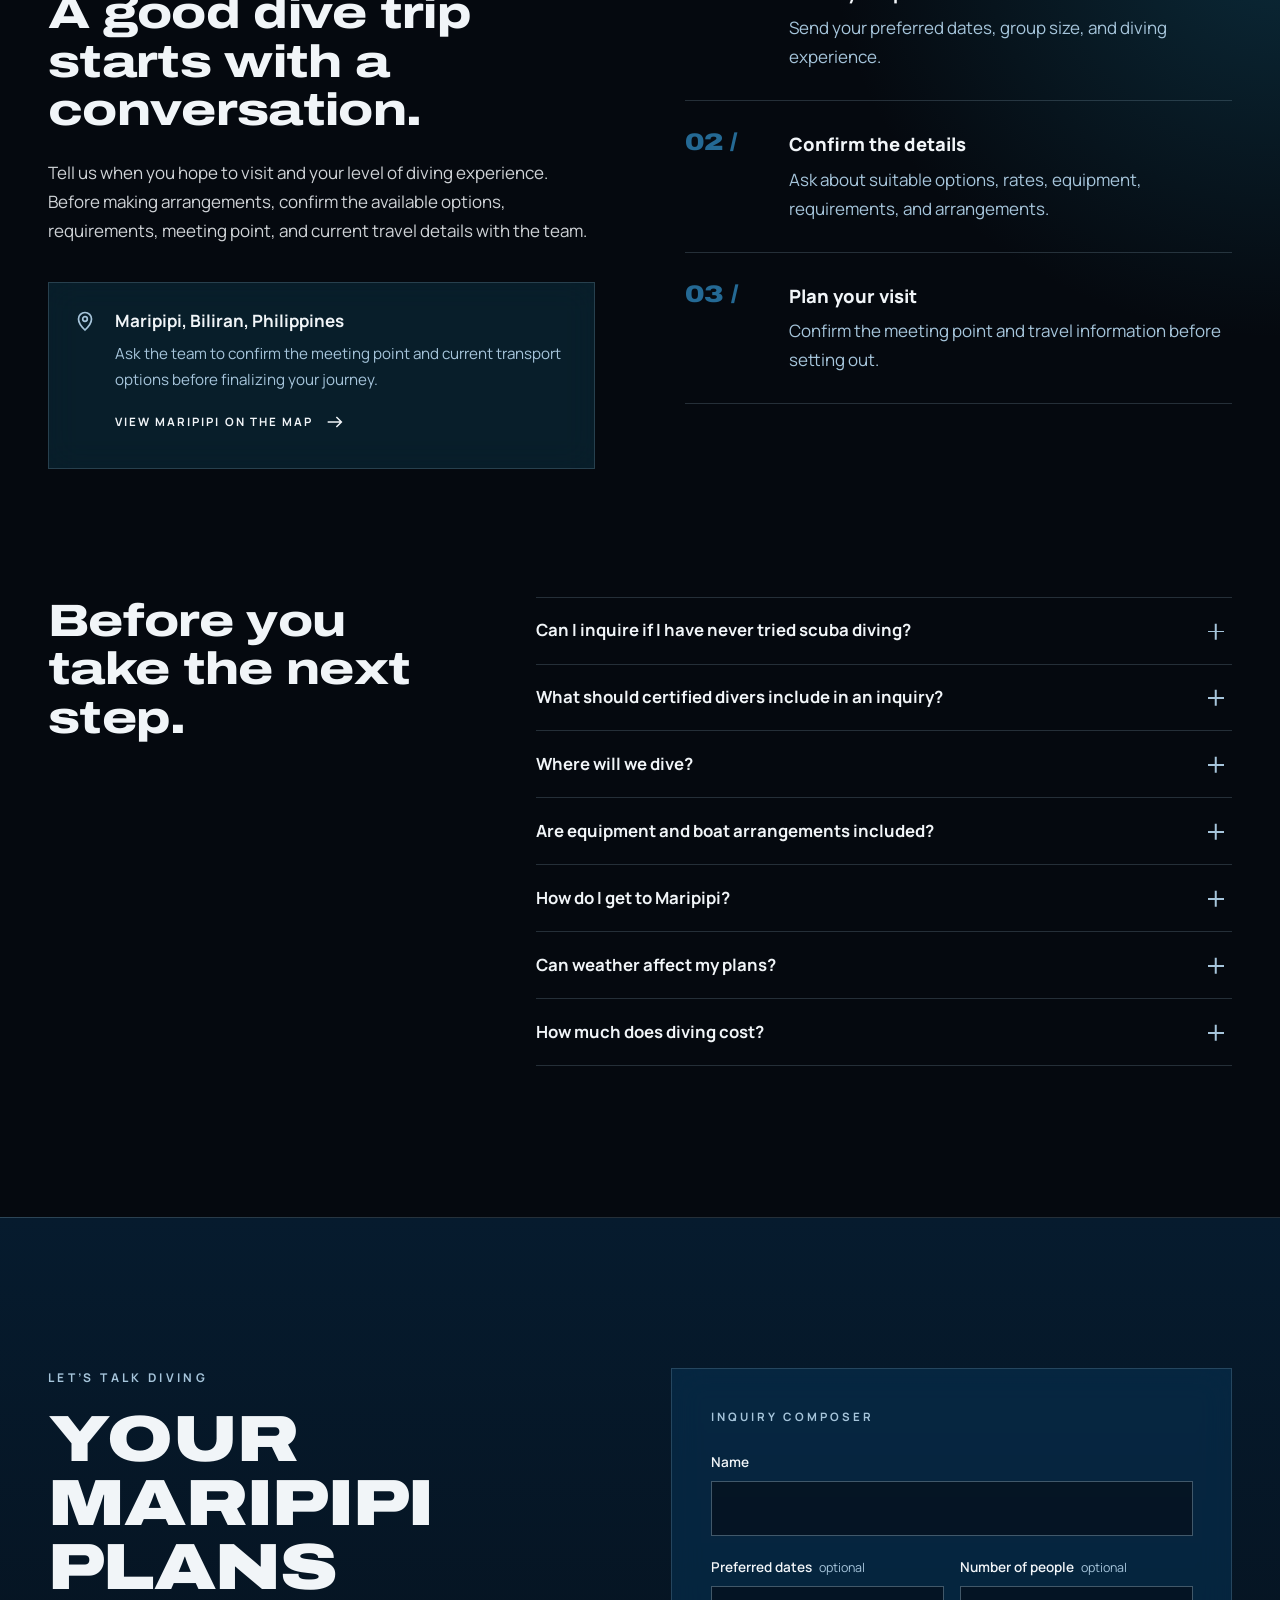
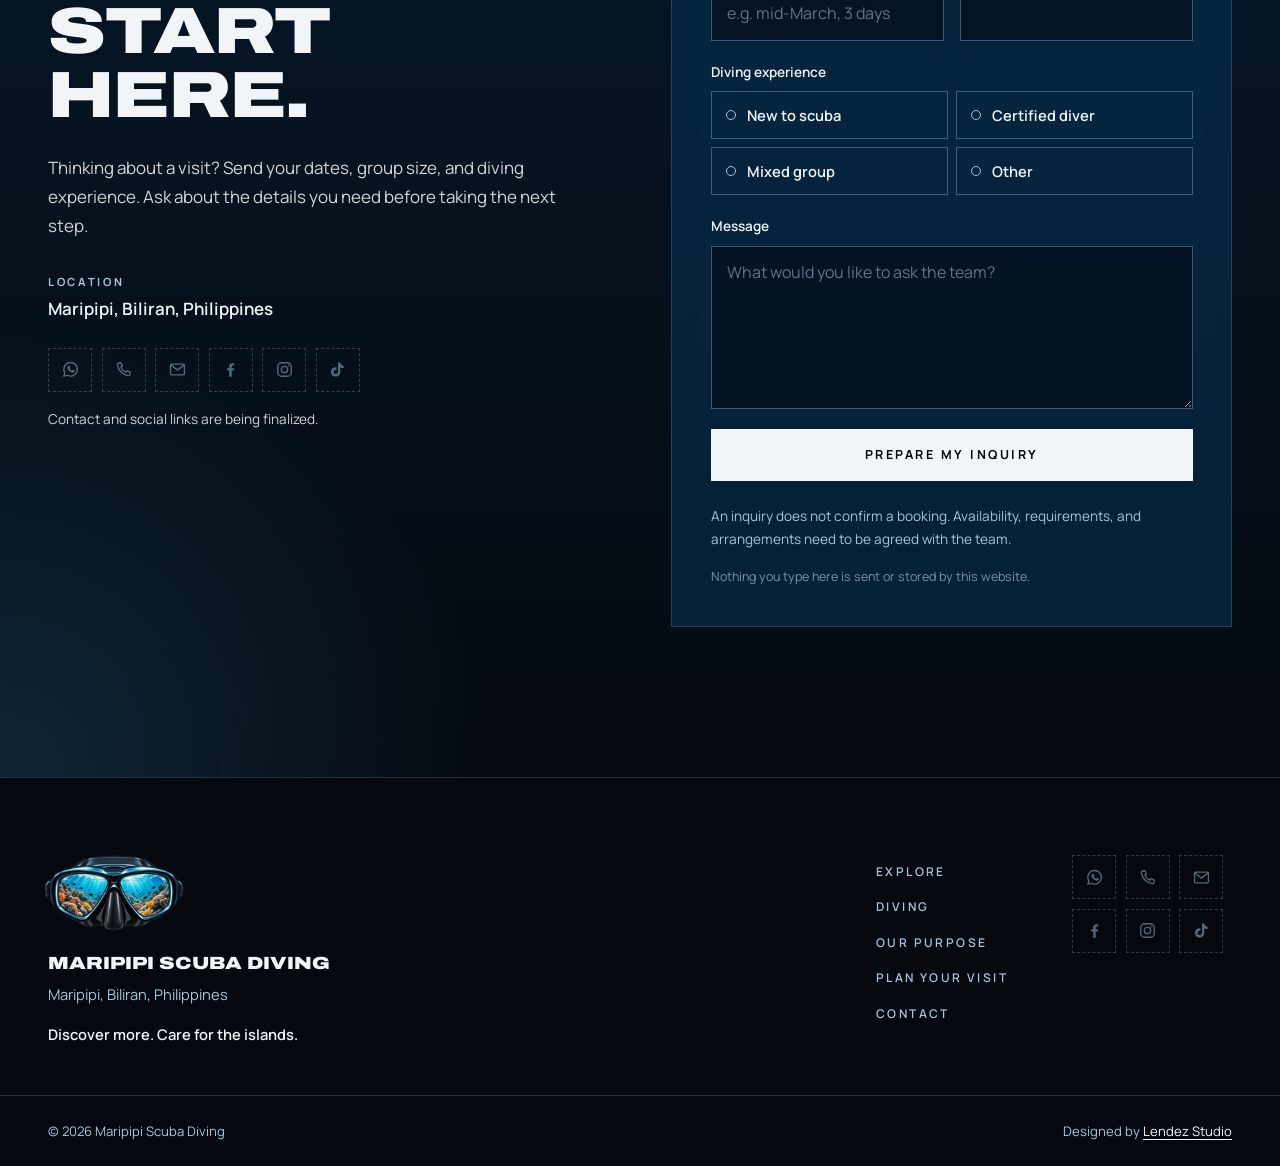
==== commit c5ba3555: "Purpose section: inviting Discover Maripipi copy with diving CTA Co-Authored-By: Claude Opus 5.5 <no" ====
--- a/index.html
+++ b/index.html
@@ -208,12 +208,13 @@
           <img src="assets/img/logo-mask-1200.png" srcset="assets/img/logo-mask-640.png 640w, assets/img/logo-mask-1200.png 1200w" sizes="(min-width: 960px) 40vw, 88vw" width="1200" height="657" alt="The Maripipi Scuba Diving logo: a dive mask whose lenses reflect a sunlit coral reef." loading="lazy" decoding="async">
         </div>
         <div class="purpose__copy reveal">
-          <p class="eyebrow">Explore with purpose</p>
-          <h2 class="display-2" id="purpose-title">Discover the beauty. <span class="muted">Care for what makes it special.</span></h2>
-          <div class="purpose__vision">
-            <p>A Maripipi where every visitor leaves with a deeper love for the sea. Where the beauty above and below the water is seen, understood, and protected for the generations still to come. Islands held as <em>God’s Wellness Islands</em>: places of peace and wonder, cared for as much as they are explored. Where curiosity and conservation go hand in hand, and stewardship becomes part of every journey.</p>
-            <p class="purpose__line">Explore with curiosity. Visit with care.</p>
-          </div>
+          <p class="eyebrow">Discover Maripipi</p>
+          <h2 class="display-2 purpose__title" id="purpose-title"><span class="purpose__title-line">Come for <br class="purpose__br">the sea.</span> <span class="purpose__title-line muted">Find a deeper<br> connection.</span></h2>
+          <div class="purpose__body">
+            <p>Picture yourself surrounded by island views, with the sea stretching ahead and a different world waiting below the surface. In Maripipi, take a moment to slow down, follow your curiosity, and appreciate the beauty around you.</p>
+            <p>These are “God’s Wellness Islands,” places of peace and wonder. Discover their beauty, and help care for what makes them special.</p>
+          </div>
+          <a class="btn btn--outline purpose__cta" href="#diving">Explore Your Diving Options <svg aria-hidden="true"><use href="#i-arrow"/></svg></a>
         </div>
       </div>
     </section>
--- a/css/styles.css
+++ b/css/styles.css
@@ -372,7 +372,7 @@
   text-shadow: 0 2px 40px rgba(5, 9, 15, 0.35);
 }
 .hero__line { display: block; white-space: nowrap; }
-.hero__line--2 { margin-top: clamp(0.5rem, 12vh, 8rem); }
+.hero__line--2 { margin-top: 0.06em; }
 
 .hero__foot {
   margin-top: auto;
@@ -603,7 +603,7 @@
   gap: 3rem var(--gutter);
   align-items: center;
 }
-.purpose__logo { grid-column: 1 / span 6; justify-self: center; width: min(100%, 560px); position: relative; }
+.purpose__logo { grid-column: 1 / span 5; justify-self: center; width: min(100%, 560px); position: relative; }
 .purpose__logo::before {
   content: "";
   position: absolute;
@@ -612,21 +612,32 @@
   pointer-events: none;
 }
 .purpose__logo img { position: relative; filter: drop-shadow(0 30px 60px rgba(5, 9, 15, 0.7)); }
-.purpose__copy { grid-column: 7 / span 6; }
-.purpose__copy p:not(.eyebrow):not(.purpose__line) { color: rgba(241, 245, 248, 0.86); max-width: 36rem; }
-.purpose__copy em { font-style: normal; color: var(--white); font-weight: 600; }
-.purpose__vision {
+.purpose__copy { grid-column: 6 / span 7; }
+/* Scales with the text column so "COME FOR THE SEA." (about 14.3em) stays on one line. */
+.purpose__title { font-size: clamp(2rem, (100vw - 6rem) / 26.5, 3.4rem); margin-bottom: clamp(1.75rem, 3vw, 2.5rem); }
+.purpose__br { display: none; }
+.purpose__title-line { display: block; }
+.purpose__body {
+  max-width: 34rem;
   padding-left: clamp(1.1rem, 2vw, 1.6rem);
   border-left: 1px solid var(--rule-strong);
-  line-height: 1.55;
-}
-.purpose__line {
-  margin-top: 1rem;
-  font-family: var(--display);
-  font-stretch: 125%;
-  font-weight: 800;
-  font-size: clamp(1.1rem, 0.95rem + 0.7vw, 1.5rem);
-  line-height: 1.25;
+}
+.purpose__body p {
+  margin-bottom: 1.25em;
+  font-size: clamp(1.02rem, 0.98rem + 0.25vw, 1.125rem);
+  line-height: 1.8;
+  color: rgba(241, 245, 248, 0.86);
+}
+.purpose__body p:last-child { margin-bottom: 0; }
+.purpose__cta { margin-top: clamp(2rem, 3.5vw, 2.75rem); }
+.purpose__cta svg { transition: transform 0.5s var(--ease); }
+.purpose__cta:hover svg,
+.purpose__cta:focus-visible svg { transform: translateX(4px); }
+.purpose__cta:focus-visible {
+  background: var(--white);
+  color: var(--ink);
+  outline: 2px solid var(--pale);
+  outline-offset: 4px;
 }
 
 /* Care */
@@ -1102,9 +1113,14 @@
   .hero__eyebrow { letter-spacing: 0.22em; font-size: 0.7rem; }
   /* Sized so "WORLD BELOW." (about 9.9em wide) always fits on one line. */
   .hero__title { font-size: calc((100vw - 2 * var(--gutter)) / 10.4); line-height: 0.94; }
-  .hero__line--2 { margin-top: max(14rem, 34svh); }
-  .hero__foot { padding-top: 2.25rem; gap: 2rem; }
+  .hero__line--2 { margin-top: 0.06em; }
+  /* Leaves the diver visible between the headline and the intro. */
+  .hero__foot { padding-top: max(14rem, 38svh); gap: 2rem; }
   .hero__actions .btn { flex: 1 1 100%; }
+  .purpose__cta { width: 100%; }
+  /* "FIND A DEEPER" is about 11em wide; keep it on one line. */
+  .purpose__title { font-size: calc((100vw - 2 * var(--gutter)) / 11.6); }
+  .purpose__br { display: inline; }
   .hero__panel { grid-template-columns: 84px 1fr; gap: 1rem; padding: 1rem; }
   .hero__panel-img { width: 84px; min-height: 110px; }
   .diving::before { display: none; }
